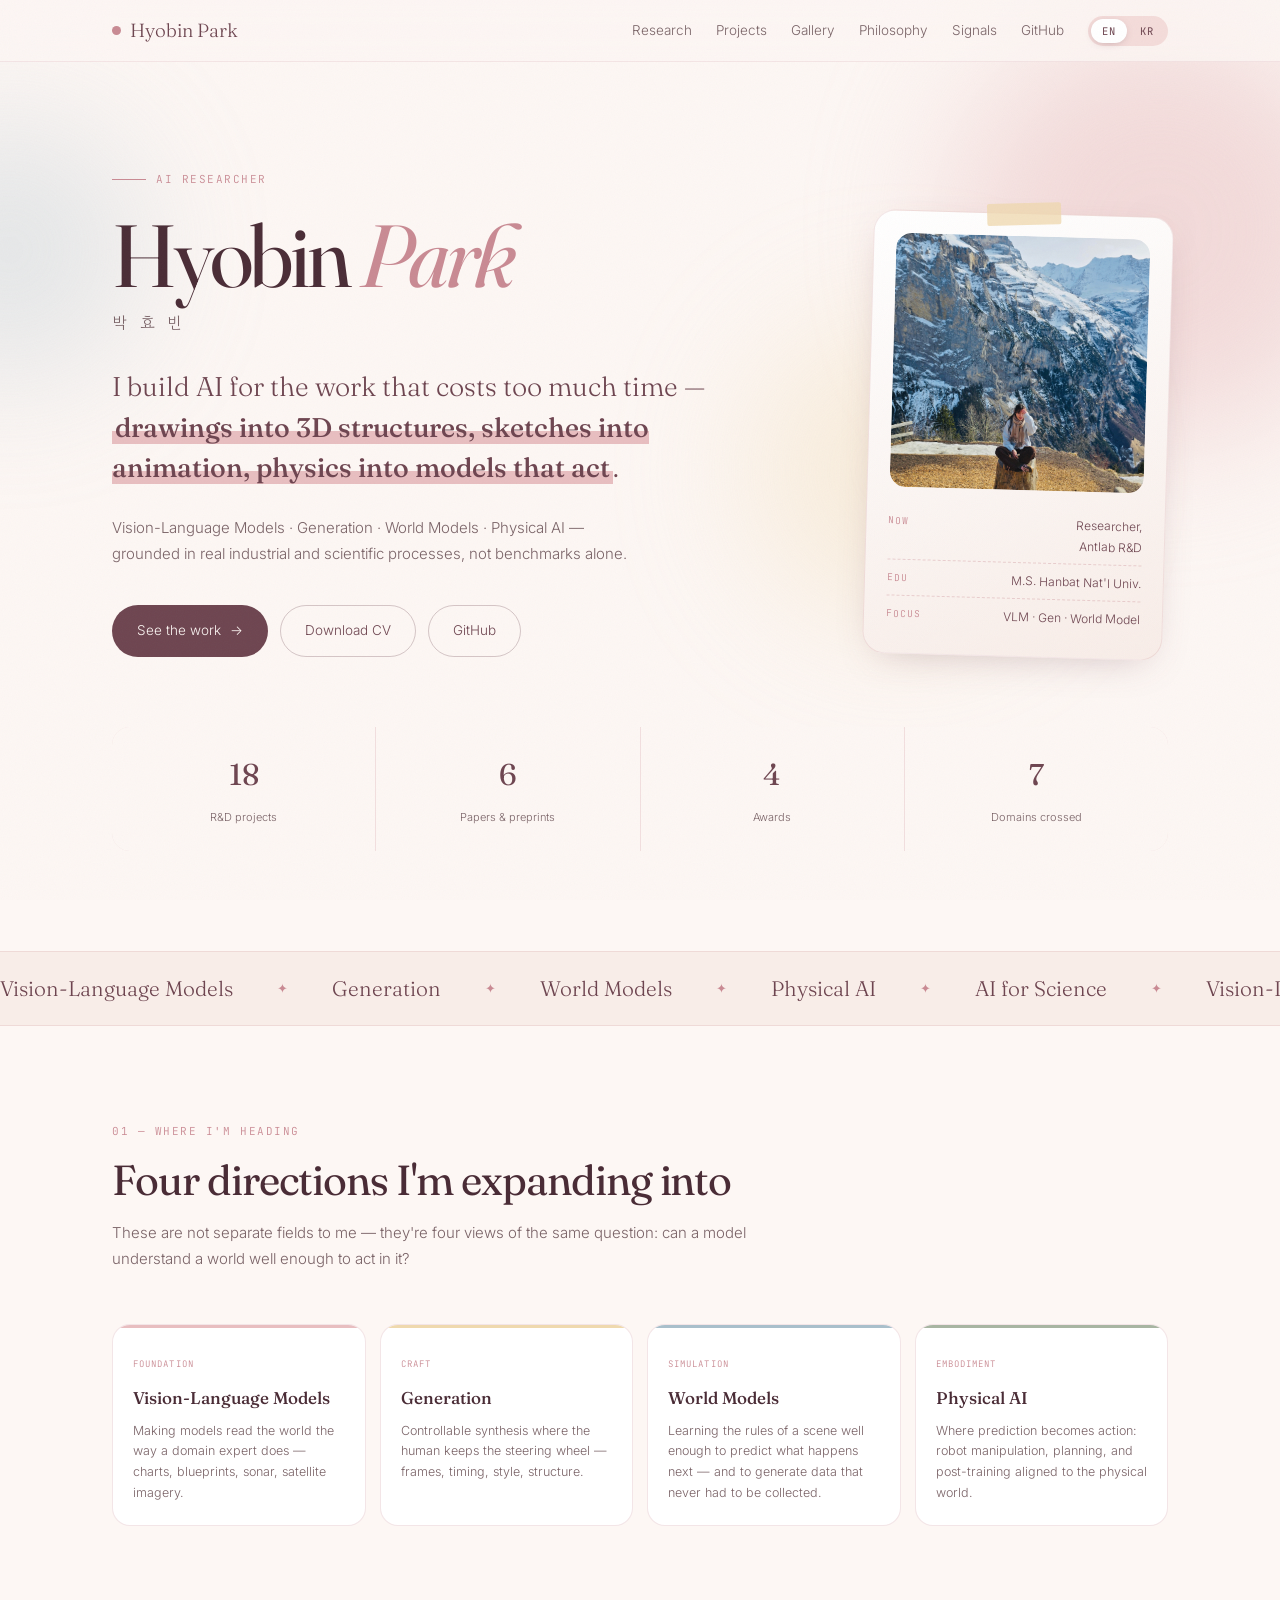
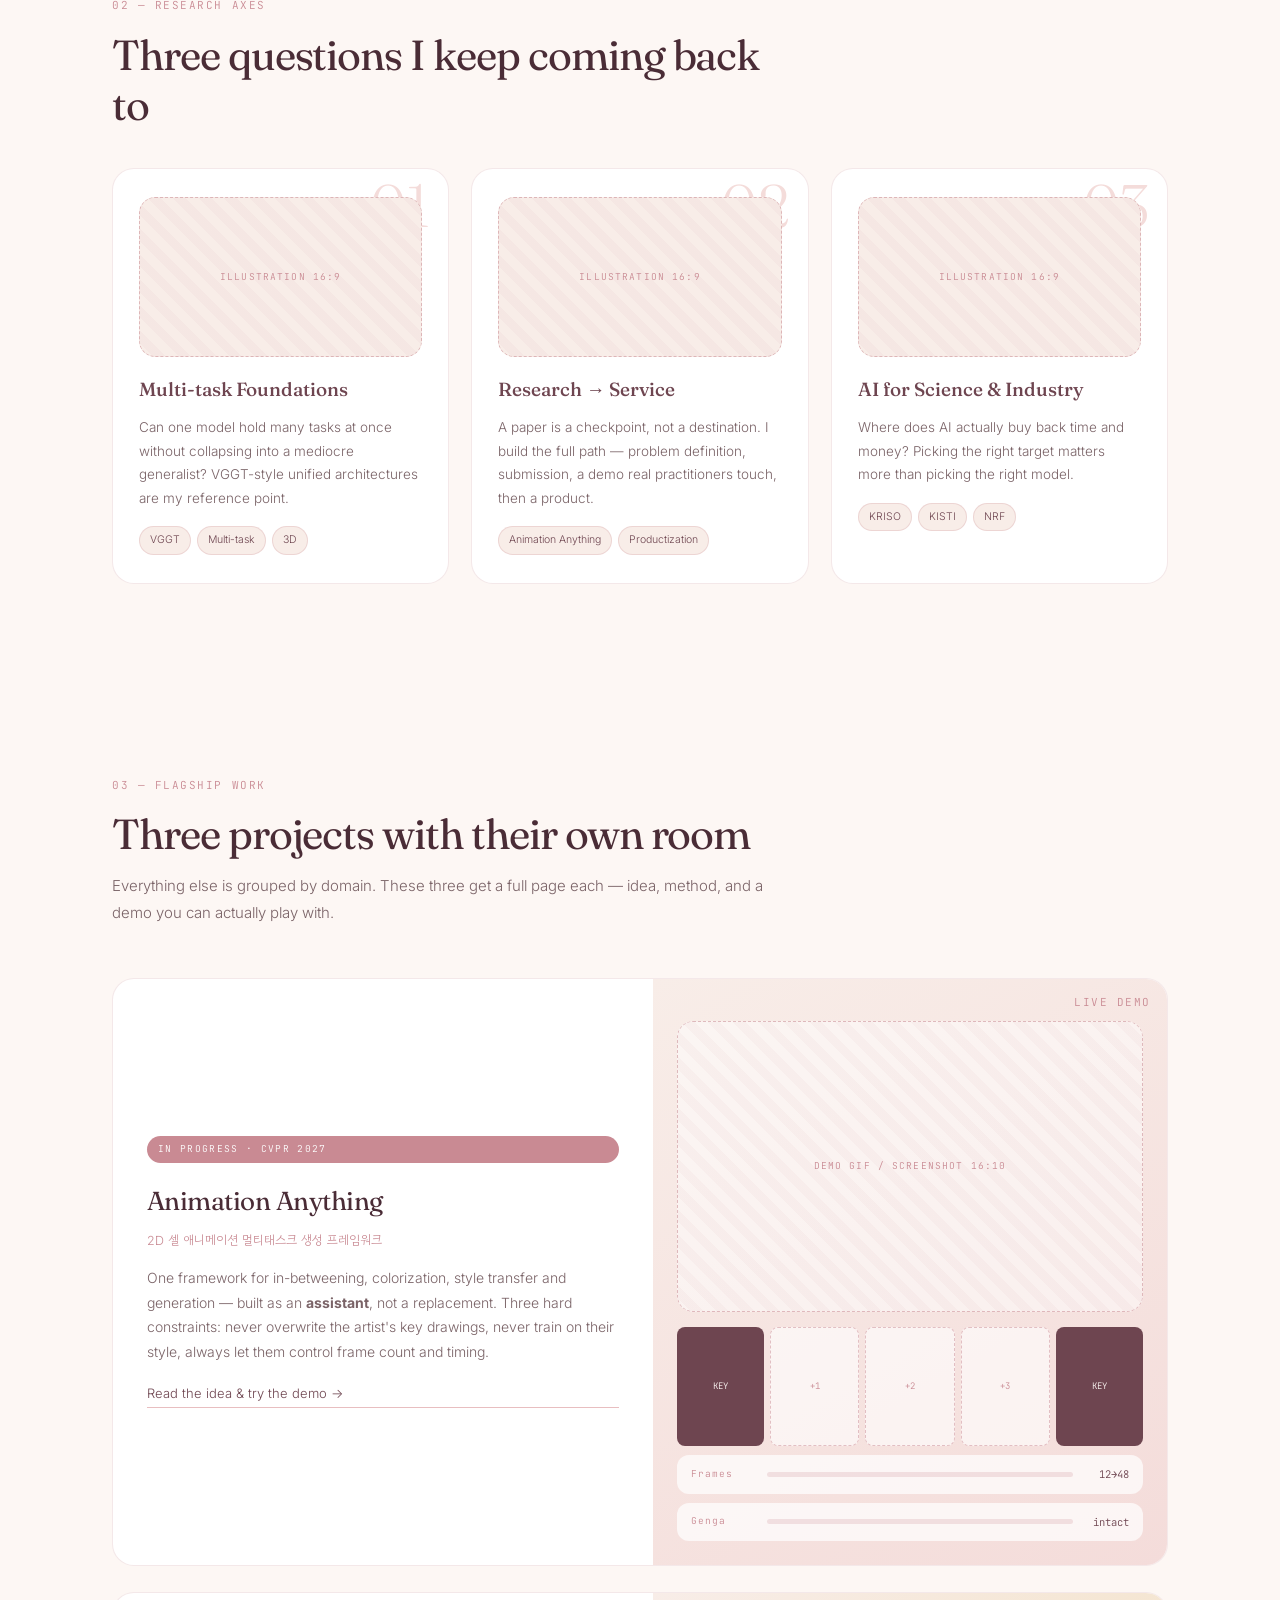
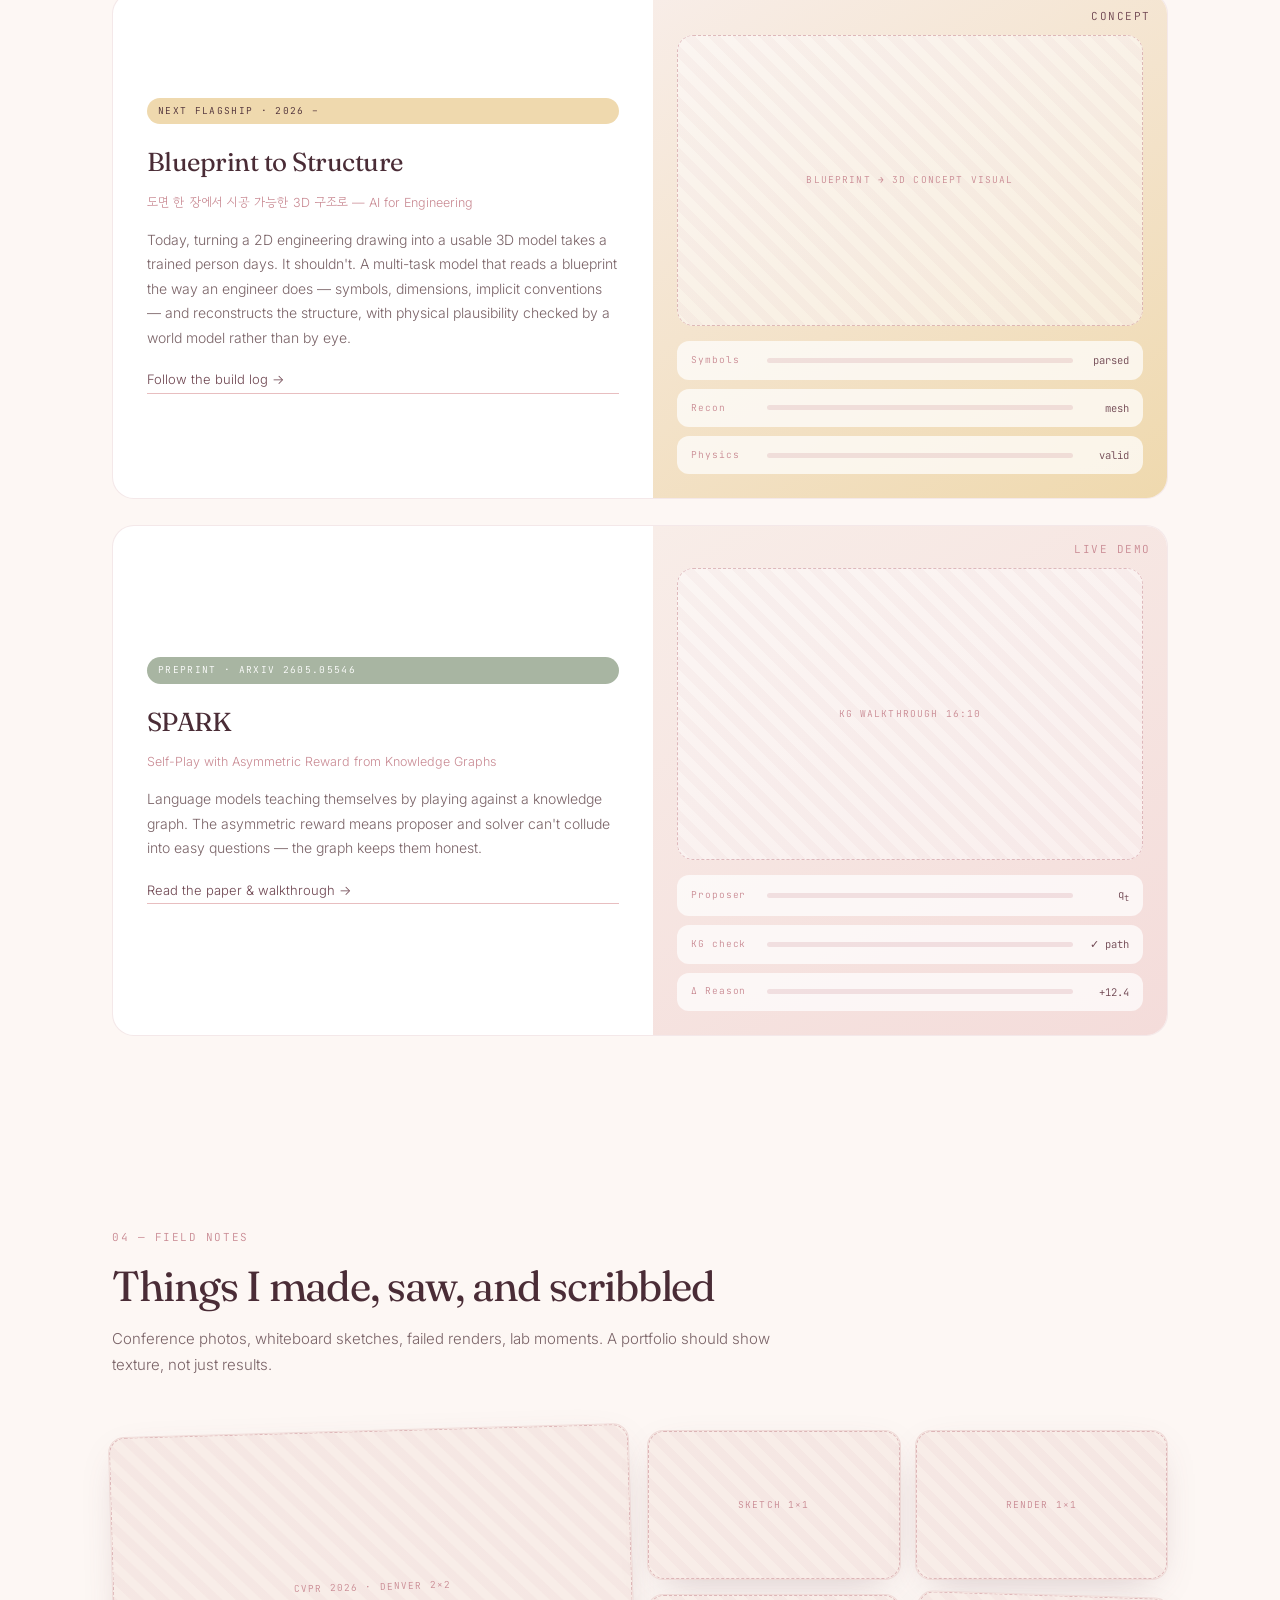
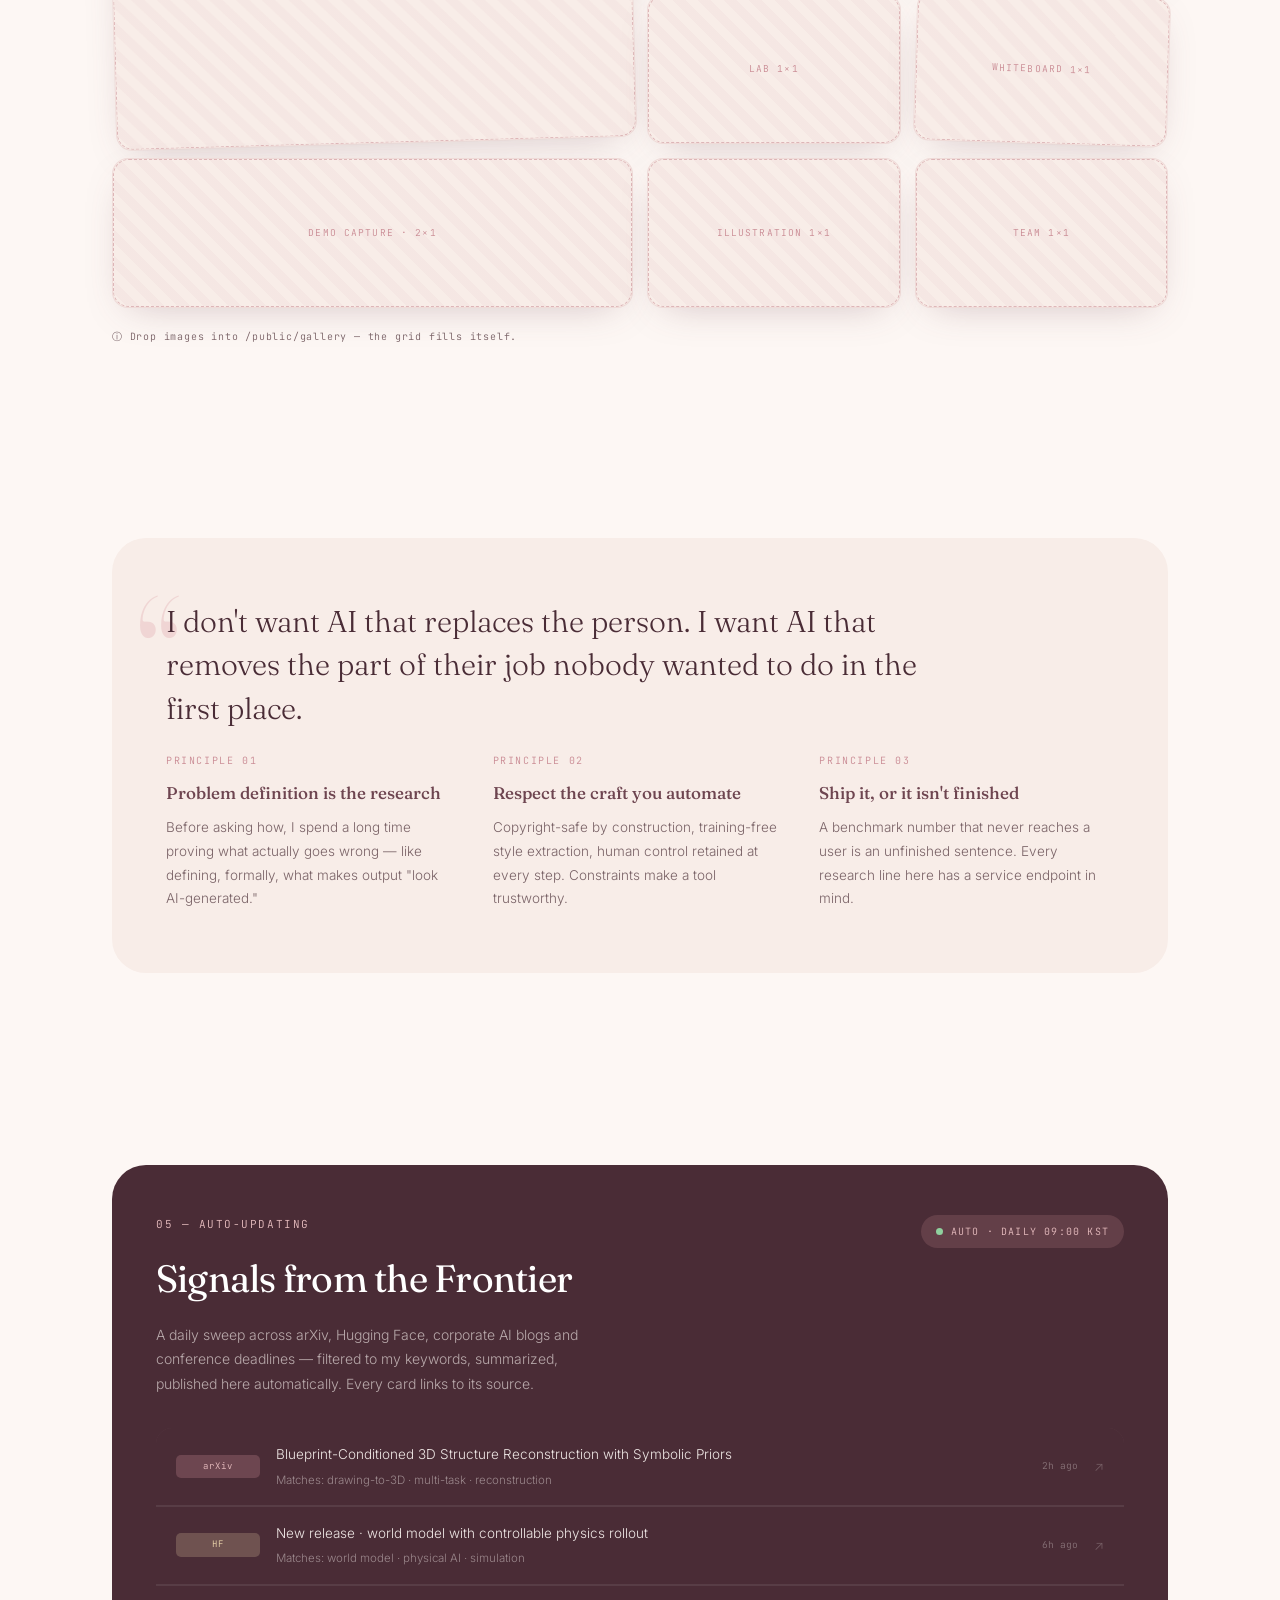
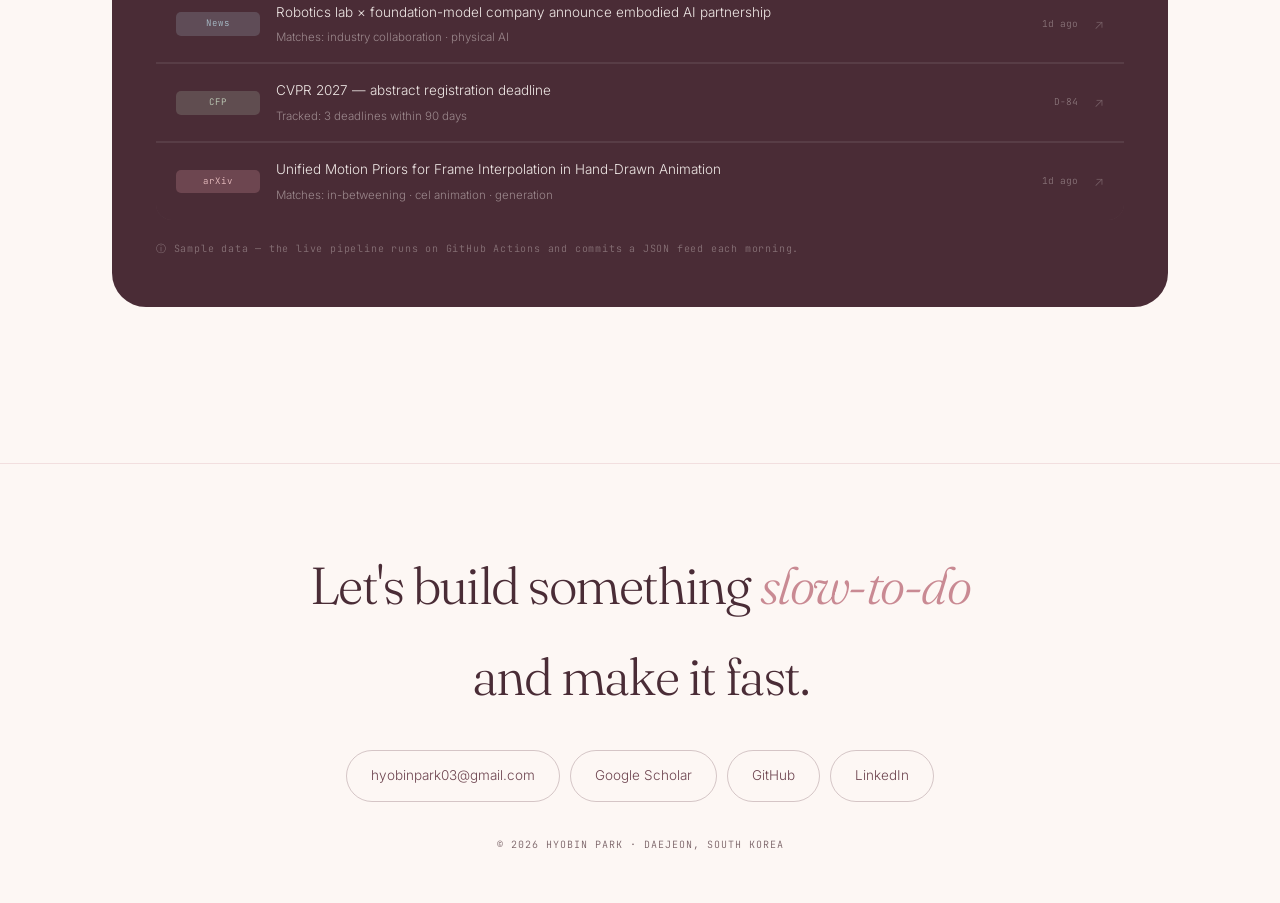
==== index.html @ 9d5bc38b "Rename index.html.html to index.html" ====
<!DOCTYPE html>
<html lang="en">
<head>
<meta charset="UTF-8">
<meta name="viewport" content="width=device-width, initial-scale=1.0">
<title>Hyobin Park — AI Researcher</title>

<!-- ═══════════════════════════════════════════════════════════
     ⚙ SETUP — 여기 두 줄만 바꾸면 GitHub 연동이 살아납니다
     ═══════════════════════════════════════════════════════════ -->
<script>
  const GITHUB_USERNAME = "hbp001";   // GitHub 아이디
  const PINNED_REPOS    = [];         // 비워두면 최근 업데이트순 자동. 예: ["animation-anything","SPARK"]
</script>

<link rel="preconnect" href="https://fonts.googleapis.com">
<link rel="preconnect" href="https://fonts.gstatic.com" crossorigin>
<link href="https://fonts.googleapis.com/css2?family=Fraunces:opsz,ital,wght@9..144,0,300;9..144,0,400;9..144,0,500;9..144,0,600;9..144,1,400&family=Inter:wght@300;400;500;600&family=JetBrains+Mono:wght@400;500&family=Gowun+Dodum&display=swap" rel="stylesheet">
<style>
:root{
  --cream:#FDF7F4; --cream-2:#F8EDE8;
  --rose:#C98A93; --rose-soft:#E8BEC0; --rose-mist:#F4DCDA;
  --plum:#6E4550; --plum-deep:#4A2C36;
  --ink:#3B2A2E; --ink-soft:#7A6367;
  --sage:#A8B5A2; --butter:#EFD9AE; --sky:#A9BFCB;
  --radius:22px;
  --shadow:0 12px 40px -18px rgba(110,69,80,.35);
  --shadow-lg:0 26px 70px -28px rgba(110,69,80,.5);
}
*{box-sizing:border-box;margin:0;padding:0}
html{scroll-behavior:smooth}
body{background:var(--cream);color:var(--ink);font-family:'Inter','Gowun Dodum',sans-serif;font-weight:300;line-height:1.75;-webkit-font-smoothing:antialiased;overflow-x:hidden}
body::before{content:'';position:fixed;inset:0;pointer-events:none;z-index:9999;opacity:.035;
  background-image:url("data:image/svg+xml,%3Csvg xmlns='http://www.w3.org/2000/svg' width='200' height='200'%3E%3Cfilter id='n'%3E%3CfeTurbulence type='fractalNoise' baseFrequency='.85' numOctaves='3'/%3E%3C/filter%3E%3Crect width='200' height='200' filter='url(%23n)'/%3E%3C/svg%3E")}
.wrap{max-width:1120px;margin:0 auto;padding:0 32px}
.mono{font-family:'JetBrains Mono',monospace;font-size:11px;letter-spacing:.14em;text-transform:uppercase}
a{color:inherit}

/* ── MEDIA SLOT ─────────────────────────────────────────────
   사진·일러스트를 넣는 자리. <img>만 안에 넣으면 자동으로 채워집니다.
   비어 있으면 점선 플레이스홀더로 보입니다.
   ─────────────────────────────────────────────────────────── */
.media{
  position:relative;overflow:hidden;border-radius:16px;background:var(--cream-2);
  display:flex;align-items:center;justify-content:center;
}
.media:empty::after,.media.ph::after{
  content:attr(data-label);position:absolute;inset:0;display:flex;align-items:center;justify-content:center;
  border:1.5px dashed rgba(201,138,147,.55);border-radius:16px;
  font-family:'JetBrains Mono',monospace;font-size:9.5px;letter-spacing:.12em;color:var(--rose);
  text-align:center;padding:14px;background:
    repeating-linear-gradient(45deg,transparent 0 9px,rgba(201,138,147,.05) 9px 18px);
}
/* 안전장치 — 슬롯 밖에 잘못 들어간 이미지도 레이아웃을 깨뜨리지 않도록 (슬롯 규칙보다 먼저) */
.card-me img,.axis img,.demo img,.gal img,.proj img,.exp-card img{max-width:100%;height:auto;border-radius:14px}
/* 슬롯 안의 이미지·영상은 칸에 꽉 채워 잘라 맞춤 */
.media img,.media video{width:100%;height:100%;object-fit:cover;display:block;border-radius:0}
/* ── 슬라이드 — .media 에 slides 클래스를 붙이고 <img>를 여러 장 넣으면 자동 동작 ── */
.media.slides img{position:absolute;inset:0;opacity:0;transition:opacity .9s ease;z-index:1}
.media.slides img.on{opacity:1;z-index:2}
.dots{position:absolute;bottom:11px;left:50%;transform:translateX(-50%);display:flex;gap:5px;z-index:5}
.dots b{width:6px;height:6px;border-radius:99px;background:rgba(255,255,255,.6);cursor:pointer;
  transition:all .35s;box-shadow:0 1px 4px rgba(0,0,0,.35)}
.dots b.on{background:#fff;width:17px}
.nav-arrow{
  position:absolute;top:50%;transform:translateY(-50%);z-index:5;width:30px;height:30px;
  border:0;border-radius:50%;background:rgba(255,255,255,.82);color:var(--plum);cursor:pointer;
  font-size:14px;line-height:1;display:flex;align-items:center;justify-content:center;
  opacity:0;transition:all .3s;box-shadow:0 2px 10px -2px rgba(0,0,0,.35)}
.media.slides:hover .nav-arrow{opacity:1}
.nav-arrow:hover{background:#fff;transform:translateY(-50%) scale(1.12)}
.nav-arrow.prev{left:9px}
.nav-arrow.next{right:9px}
.media.slides .count{
  position:absolute;top:10px;right:11px;z-index:5;font-family:'JetBrains Mono',monospace;
  font-size:9px;letter-spacing:.1em;color:#fff;background:rgba(74,44,54,.55);
  padding:3px 8px;border-radius:99px;backdrop-filter:blur(4px)}

/* 초점 조절 — 인물이 잘리면 아래 클래스를 <img>에 추가 */
.media img.top{object-position:center top}
.media img.bottom{object-position:center bottom}
.media img.left{object-position:left center}
.media img.right{object-position:right center}
.media img.fit{object-fit:contain;background:var(--cream-2)}
.media.tilt{transform:rotate(-1.6deg)}
.media.tilt-r{transform:rotate(1.8deg)}

nav{position:fixed;top:0;left:0;right:0;z-index:100;backdrop-filter:blur(14px);background:rgba(253,247,244,.78);border-bottom:1px solid rgba(201,138,147,.16)}
.nav-in{max-width:1120px;margin:0 auto;padding:14px 32px;display:flex;align-items:center;gap:28px}
.logo{font-family:'Fraunces',serif;font-size:19px;color:var(--plum);display:flex;align-items:center;gap:9px}
.logo .dot{width:9px;height:9px;border-radius:50%;background:var(--rose)}
.nav-links{margin-left:auto;display:flex;gap:24px;align-items:center}
.nav-links a{color:var(--ink-soft);text-decoration:none;font-size:13.5px;position:relative;padding:3px 0;transition:color .25s}
.nav-links a::after{content:'';position:absolute;left:0;bottom:0;width:0;height:1.5px;background:var(--rose);transition:width .3s}
.nav-links a:hover{color:var(--plum)}.nav-links a:hover::after{width:100%}
.lang{display:flex;background:var(--rose-mist);border-radius:999px;padding:3px;gap:2px}
.lang button{border:0;background:transparent;cursor:pointer;font-family:'JetBrains Mono',monospace;font-size:10.5px;letter-spacing:.1em;padding:5px 11px;border-radius:999px;color:var(--plum);transition:all .25s}
.lang button.on{background:#fff;box-shadow:0 2px 8px -3px rgba(110,69,80,.4)}

header{padding:170px 0 100px;position:relative}
.blob{position:absolute;border-radius:50%;filter:blur(70px);opacity:.5;pointer-events:none}
.b1{width:420px;height:420px;background:var(--rose-soft);top:20px;right:-90px;animation:float 14s ease-in-out infinite}
.b2{width:300px;height:300px;background:var(--butter);top:320px;right:230px;opacity:.35;animation:float 18s ease-in-out infinite reverse}
.b3{width:260px;height:260px;background:var(--sky);top:120px;left:-120px;opacity:.3;animation:float 16s ease-in-out infinite}
@keyframes float{0%,100%{transform:translate(0,0)}50%{transform:translate(-26px,32px)}}
.hero-grid{display:grid;grid-template-columns:1fr 300px;gap:60px;align-items:end;position:relative;z-index:2}
.eyebrow{color:var(--rose);margin-bottom:22px;display:flex;align-items:center;gap:10px}
.eyebrow .line{width:34px;height:1px;background:var(--rose)}
h1.name{font-family:'Fraunces',serif;font-size:clamp(52px,7.6vw,88px);line-height:1.02;font-weight:400;color:var(--plum-deep);letter-spacing:-.035em;margin-bottom:8px}
h1.name em{font-style:italic;color:var(--rose)}
.kr-name{font-size:16px;color:var(--ink-soft);letter-spacing:.28em;margin-bottom:30px}
.tagline{font-family:'Fraunces',serif;font-size:clamp(21px,2.5vw,27px);line-height:1.5;color:var(--plum);max-width:640px;font-weight:300;margin-bottom:26px}
.tagline b{font-weight:500;background:linear-gradient(transparent 62%,var(--rose-soft) 62%);padding:0 3px}
.sub{font-size:15px;color:var(--ink-soft);max-width:520px;margin-bottom:38px}
.cta-row{display:flex;gap:12px;flex-wrap:wrap}
.btn{display:inline-flex;align-items:center;gap:9px;padding:13px 24px;border-radius:999px;font-size:13.5px;text-decoration:none;transition:all .3s;border:1px solid transparent}
.btn-fill{background:var(--plum);color:var(--cream)}
.btn-fill:hover{background:var(--rose);transform:translateY(-2px);box-shadow:var(--shadow)}
.btn-ghost{border-color:rgba(110,69,80,.28);color:var(--plum)}
.btn-ghost:hover{background:var(--rose-mist);transform:translateY(-2px)}

.card-me{background:linear-gradient(160deg,#fff,var(--cream-2));border-radius:var(--radius);padding:22px;box-shadow:var(--shadow);border:1px solid rgba(201,138,147,.2);transform:rotate(1.6deg);position:relative}
.card-me::before{content:'';position:absolute;top:-11px;left:50%;transform:translateX(-50%) rotate(-3deg);width:74px;height:22px;background:rgba(239,217,174,.75);border-radius:2px}
.card-me .media{aspect-ratio:1;margin-bottom:16px}
.meta-row{display:flex;justify-content:space-between;font-size:12px;padding:7px 0;border-bottom:1px dashed rgba(201,138,147,.35)}
.meta-row:last-child{border:0}
.meta-row span:first-child{color:var(--rose);font-family:'JetBrains Mono',monospace;font-size:9.5px;letter-spacing:.1em;text-transform:uppercase;padding-top:3px}
.meta-row span:last-child{color:var(--plum);text-align:right}
.strip{margin-top:70px;display:grid;grid-template-columns:repeat(4,1fr);gap:1px;background:rgba(201,138,147,.22);border-radius:18px;overflow:hidden;position:relative;z-index:2}
.stat{background:var(--cream);padding:22px 20px;text-align:center;transition:background .3s}
.stat:hover{background:var(--rose-mist)}
.stat b{display:block;font-family:'Fraunces',serif;font-size:30px;color:var(--plum);font-weight:400}
.stat span{font-size:11px;color:var(--ink-soft)}

/* ── pillars marquee ── */
.pillars{border-top:1px solid rgba(201,138,147,.2);border-bottom:1px solid rgba(201,138,147,.2);padding:18px 0;overflow:hidden;background:var(--cream-2)}
.track-m{display:flex;gap:44px;width:max-content;animation:slide 26s linear infinite}
.track-m span{font-family:'Fraunces',serif;font-size:21px;color:var(--plum);white-space:nowrap;display:flex;align-items:center;gap:44px;font-weight:300}
.track-m span::after{content:'✦';color:var(--rose);font-size:13px}
@keyframes slide{to{transform:translateX(-50%)}}

section{padding:96px 0}
.sec-head{margin-bottom:52px;max-width:660px}
.sec-head .mono{color:var(--rose);display:block;margin-bottom:14px}
.sec-head h2{font-family:'Fraunces',serif;font-size:clamp(30px,4vw,42px);font-weight:400;color:var(--plum-deep);line-height:1.2;letter-spacing:-.025em;margin-bottom:14px}
.sec-head p{font-size:15px;color:var(--ink-soft)}

/* ── expansion 4 ── */
.exp{display:grid;grid-template-columns:repeat(4,1fr);gap:14px;margin-bottom:70px}
.exp-card{background:#fff;border:1px solid rgba(201,138,147,.22);border-radius:18px;padding:22px 20px;transition:all .35s;position:relative;overflow:hidden}
.exp-card:hover{transform:translateY(-5px);box-shadow:var(--shadow);border-color:var(--rose-soft)}
.exp-card .bar{position:absolute;top:0;left:0;height:3px;width:100%;background:var(--rose-soft)}
.exp-card:nth-child(2) .bar{background:var(--butter)}
.exp-card:nth-child(3) .bar{background:var(--sky)}
.exp-card:nth-child(4) .bar{background:var(--sage)}
.exp-card h4{font-family:'Fraunces',serif;font-size:17px;color:var(--plum-deep);font-weight:500;margin:8px 0 8px}
.exp-card p{font-size:12.5px;color:var(--ink-soft);line-height:1.65}
.exp-card .st{font-family:'JetBrains Mono',monospace;font-size:9px;letter-spacing:.12em;color:var(--rose);text-transform:uppercase}

.axes{display:grid;grid-template-columns:repeat(3,1fr);gap:22px}
.axis{background:#fff;border-radius:var(--radius);padding:28px 26px;border:1px solid rgba(201,138,147,.2);position:relative;overflow:hidden;transition:transform .35s,box-shadow .35s}
.axis:hover{transform:translateY(-6px);box-shadow:var(--shadow)}
.axis .num{font-family:'Fraunces',serif;font-size:60px;color:var(--rose-mist);position:absolute;top:6px;right:18px;line-height:1}
.axis .media{aspect-ratio:16/9;margin-bottom:16px}
.axis h3{font-family:'Fraunces',serif;font-size:19px;font-weight:500;color:var(--plum);margin-bottom:10px;position:relative}
.axis p{font-size:13.5px;color:var(--ink-soft);position:relative}
.tags{display:flex;flex-wrap:wrap;gap:6px;margin-top:16px}
.tag{font-size:10.5px;padding:4px 10px;border-radius:999px;background:var(--cream-2);color:var(--plum);border:1px solid rgba(201,138,147,.25)}

/* ── projects ── */
.feat{display:flex;flex-direction:column;gap:26px}
.proj{display:grid;grid-template-columns:1.05fr 1fr;background:#fff;border-radius:var(--radius);overflow:hidden;border:1px solid rgba(201,138,147,.2);transition:box-shadow .4s,transform .4s}
.proj:hover{box-shadow:var(--shadow-lg);transform:translateY(-4px)}
.proj-body{padding:36px 34px;display:flex;flex-direction:column;justify-content:center}
.badge{display:inline-block;font-family:'JetBrains Mono',monospace;font-size:9.5px;letter-spacing:.14em;text-transform:uppercase;padding:5px 11px;border-radius:999px;margin-bottom:16px}
.badge.now{background:var(--rose);color:#fff}
.badge.pub{background:var(--sage);color:#fff}
.badge.next{background:var(--butter);color:var(--plum-deep)}
.proj h3{font-family:'Fraunces',serif;font-size:26px;font-weight:400;color:var(--plum-deep);margin-bottom:6px;letter-spacing:-.02em}
.proj .krsub{font-size:12.5px;color:var(--rose);margin-bottom:14px}
.proj p{font-size:14px;color:var(--ink-soft);margin-bottom:18px}
.proj-link{font-size:13px;color:var(--plum);text-decoration:none;border-bottom:1px solid var(--rose-soft);padding-bottom:2px;transition:all .25s}
.proj-link:hover{border-color:var(--rose);letter-spacing:.02em}
.demo{background:linear-gradient(150deg,var(--cream-2),var(--rose-mist));padding:42px 24px 24px;display:flex;flex-direction:column;justify-content:center;gap:9px;position:relative}
.demo-label{position:absolute;top:14px;right:16px;color:var(--rose)}
.demo .media{aspect-ratio:16/10;margin-bottom:6px;background:rgba(255,255,255,.5)}
.demo-bar{display:flex;align-items:center;gap:10px;background:rgba(255,255,255,.72);border-radius:12px;padding:10px 14px}
.demo-bar .k{font-family:'JetBrains Mono',monospace;font-size:9.5px;color:var(--rose);letter-spacing:.1em;min-width:66px}
.demo-bar .track{flex:1;height:5px;background:rgba(201,138,147,.22);border-radius:99px;overflow:hidden}
.demo-bar .fill{height:100%;background:var(--rose);border-radius:99px;animation:grow 2.2s ease-out forwards;transform-origin:left}
@keyframes grow{from{transform:scaleX(0)}}
.demo-bar .v{font-family:'JetBrains Mono',monospace;font-size:10.5px;color:var(--plum);min-width:46px;text-align:right}
.frames{display:flex;gap:6px}
.frame{flex:1;aspect-ratio:3/4;border-radius:8px;background:rgba(255,255,255,.6);border:1px dashed rgba(201,138,147,.5);display:flex;align-items:center;justify-content:center;font-family:'JetBrains Mono',monospace;font-size:9px;color:var(--rose)}
.frame.key{background:var(--plum);border:0;color:var(--cream)}

/* ── gallery ── */
.gal{display:grid;grid-template-columns:repeat(4,1fr);grid-auto-rows:150px;gap:14px}
.gal .media{width:100%;height:100%;box-shadow:var(--shadow);border:1px solid rgba(201,138,147,.18)}
.gal .w2{grid-column:span 2}.gal .h2{grid-row:span 2}
.gal-note{margin-top:20px;font-family:'JetBrains Mono',monospace;font-size:10px;color:var(--ink-soft);letter-spacing:.08em}

/* ── philosophy ── */
.philo{background:var(--cream-2);border-radius:34px;padding:62px 54px;position:relative;overflow:hidden}
.philo::before{content:'“';position:absolute;top:-38px;left:26px;font-family:'Fraunces',serif;font-size:200px;color:var(--rose-soft);opacity:.5}
.philo-lead{font-family:'Fraunces',serif;font-size:clamp(22px,3vw,30px);color:var(--plum-deep);line-height:1.45;max-width:760px;position:relative;z-index:2;font-weight:300}
.philo-grid{display:grid;grid-template-columns:repeat(3,1fr);gap:32px;position:relative;z-index:2;margin-top:22px}
.philo-item h4{font-family:'Fraunces',serif;font-size:17px;color:var(--plum);margin-bottom:9px;font-weight:500}
.philo-item p{font-size:13.5px;color:var(--ink-soft)}
.philo-item .no{font-family:'JetBrains Mono',monospace;font-size:10px;color:var(--rose);letter-spacing:.16em;margin-bottom:8px;display:block}

/* ── radar ── */
.radar{background:var(--plum-deep);border-radius:34px;padding:50px 44px;color:var(--cream)}
.radar-top{display:flex;align-items:flex-start;gap:20px;flex-wrap:wrap;margin-bottom:32px}
.radar-top h2{font-family:'Fraunces',serif;font-size:clamp(28px,3.6vw,38px);font-weight:400;letter-spacing:-.02em;color:#fff}
.radar-top .mono{color:var(--rose-soft);display:block;margin-bottom:12px}
.radar-top p{font-size:14px;color:rgba(253,247,244,.62);max-width:460px;margin-top:10px}
.live{margin-left:auto;display:flex;align-items:center;gap:8px;background:rgba(201,138,147,.2);padding:8px 15px;border-radius:999px;font-family:'JetBrains Mono',monospace;font-size:10px;letter-spacing:.12em;color:var(--rose-soft)}
.pulse{width:7px;height:7px;border-radius:50%;background:#8FD19E;animation:pulse 1.9s infinite}
@keyframes pulse{0%,100%{opacity:1;box-shadow:0 0 0 0 rgba(143,209,158,.6)}50%{opacity:.55;box-shadow:0 0 0 7px rgba(143,209,158,0)}}
.feed{display:grid;gap:2px;background:rgba(253,247,244,.08);border-radius:16px;overflow:hidden}
.item{background:var(--plum-deep);padding:15px 20px;display:grid;grid-template-columns:84px 1fr auto auto;gap:16px;align-items:center;transition:background .3s;text-decoration:none;color:inherit}
.item:hover{background:rgba(201,138,147,.14)}
.item .go{font-size:13px;color:rgba(253,247,244,.25);transition:all .3s}
.item:hover .go{color:var(--rose-soft);transform:translate(3px,-3px)}
.item:hover .ttl{color:#fff}
.src{font-family:'JetBrains Mono',monospace;font-size:9px;letter-spacing:.1em;padding:4px 8px;border-radius:5px;text-align:center}
.src.arxiv{background:rgba(201,138,147,.28);color:var(--rose-soft)}
.src.hf{background:rgba(239,217,174,.22);color:var(--butter)}
.src.news{background:rgba(169,191,203,.22);color:var(--sky)}
.src.cfp{background:rgba(168,181,162,.24);color:#C3D2BD}
.item .ttl{font-size:13.5px;color:rgba(253,247,244,.92)}
.item .ttl small{display:block;font-size:11.5px;color:rgba(253,247,244,.45);margin-top:3px}
.item .when{font-family:'JetBrains Mono',monospace;font-size:9.5px;color:rgba(253,247,244,.35)}
.radar-foot{margin-top:20px;font-family:'JetBrains Mono',monospace;font-size:10px;color:rgba(253,247,244,.34);letter-spacing:.08em}

/* ── github ── */
.gh-head{display:flex;align-items:flex-end;gap:20px;flex-wrap:wrap;margin-bottom:34px}
.gh-chart{background:#fff;border:1px solid rgba(201,138,147,.22);border-radius:20px;padding:26px 28px;margin-bottom:22px;overflow-x:auto}
.gh-chart img{width:100%;min-width:660px;display:block}
.gh-chart .ph-chart{min-width:660px;height:120px;border:1.5px dashed rgba(201,138,147,.5);border-radius:12px;display:flex;align-items:center;justify-content:center;font-family:'JetBrains Mono',monospace;font-size:10px;letter-spacing:.12em;color:var(--rose);background:repeating-linear-gradient(45deg,transparent 0 9px,rgba(201,138,147,.05) 9px 18px)}
.gh-chart .cap{font-family:'JetBrains Mono',monospace;font-size:9.5px;color:var(--ink-soft);letter-spacing:.1em;margin-top:14px}
.repos{display:grid;grid-template-columns:repeat(3,1fr);gap:14px}
.repo{background:#fff;border:1px solid rgba(201,138,147,.22);border-radius:18px;padding:22px;text-decoration:none;display:block;transition:all .35s;position:relative}
.repo:hover{transform:translateY(-5px);box-shadow:var(--shadow);border-color:var(--rose-soft)}
.repo h4{font-family:'Fraunces',serif;font-size:16px;color:var(--plum-deep);font-weight:500;margin-bottom:7px;word-break:break-word}
.repo p{font-size:12.5px;color:var(--ink-soft);min-height:38px;line-height:1.6}
.repo .foot{display:flex;gap:14px;align-items:center;margin-top:14px;font-family:'JetBrains Mono',monospace;font-size:9.5px;color:var(--rose);letter-spacing:.06em}
.repo .lang-dot{width:8px;height:8px;border-radius:50%;background:var(--rose);display:inline-block;margin-right:5px;vertical-align:middle}
.gh-empty{background:var(--cream-2);border:1.5px dashed rgba(201,138,147,.5);border-radius:18px;padding:30px;text-align:center;font-size:13px;color:var(--ink-soft)}

footer{padding:76px 0 50px;text-align:center;border-top:1px solid rgba(201,138,147,.22);margin-top:60px}
footer .hi{font-family:'Fraunces',serif;font-size:clamp(30px,5vw,52px);color:var(--plum-deep);font-weight:300;margin-bottom:18px;letter-spacing:-.03em}
footer .hi em{font-style:italic;color:var(--rose)}
.socials{display:flex;gap:10px;justify-content:center;margin:28px 0 34px;flex-wrap:wrap}
.copy{font-family:'JetBrains Mono',monospace;font-size:10px;color:var(--ink-soft);letter-spacing:.1em}

[data-ko]{display:none}
body.ko [data-en]{display:none}
body.ko [data-ko]{display:inline}
body.ko p[data-ko],body.ko div[data-ko]{display:block}

@media(max-width:960px){
  .exp,.repos{grid-template-columns:repeat(2,1fr)}
  .gal{grid-template-columns:repeat(2,1fr)}
}
@media(max-width:900px){
  .hero-grid{grid-template-columns:1fr}.card-me{max-width:300px}
  .axes,.philo-grid{grid-template-columns:1fr}
  .proj{grid-template-columns:1fr}
  .strip{grid-template-columns:repeat(2,1fr)}
  .nav-links a{display:none}
  .item{grid-template-columns:70px 1fr}.item .when{display:none}
  .philo,.radar{padding:36px 24px}
  .wrap{padding:0 22px}
  .exp{grid-template-columns:1fr}
}
</style>
</head>
<body>

<nav>
  <div class="nav-in">
    <div class="logo"><span class="dot"></span> Hyobin Park</div>
    <div class="nav-links">
      <a href="#axes"><span data-en>Research</span><span data-ko>연구</span></a>
      <a href="#work"><span data-en>Projects</span><span data-ko>프로젝트</span></a>
      <a href="#gallery"><span data-en>Gallery</span><span data-ko>갤러리</span></a>
      <a href="#philo"><span data-en>Philosophy</span><span data-ko>철학</span></a>
      <a href="#radar"><span data-en>Signals</span><span data-ko>시그널</span></a>
      <a href="#github">GitHub</a>
      <div class="lang">
        <button class="on" onclick="setLang('en',this)">EN</button>
        <button onclick="setLang('ko',this)">KR</button>
      </div>
    </div>
  </div>
</nav>

<header>
  <div class="blob b1"></div><div class="blob b2"></div><div class="blob b3"></div>
  <div class="wrap">
    <div class="hero-grid">
      <div>
        <!-- ▼▼ EDIT: 히어로 문구 ▼▼ -->
        <div class="eyebrow mono"><span class="line"></span> AI Researcher</div>
        <h1 class="name">Hyobin <em>Park</em></h1>
        <div class="kr-name">박 효 빈</div>
        <p class="tagline">
          <span data-en>I build AI for the work that costs too much time — <b>drawings into 3D structures, sketches into animation, physics into models that act</b>.</span>
          <span data-ko>시간이 지나치게 많이 드는 일을 위한 AI를 만듭니다 — <b>도면에서 3D 구조로, 원화에서 애니메이션으로, 물리에서 행동하는 모델로</b>.</span>
        </p>
        <p class="sub">
          <span data-en>Vision-Language Models · Generation · World Models · Physical AI — grounded in real industrial and scientific processes, not benchmarks alone.</span>
          <span data-ko>비전-언어 모델 · 생성 · 월드 모델 · 피지컬 AI — 벤치마크가 아니라 실제 산업·과학 현장의 프로세스 위에서.</span>
        </p>
        <div class="cta-row">
          <a class="btn btn-fill" href="#work"><span data-en>See the work</span><span data-ko>프로젝트 보기</span> →</a>
          <a class="btn btn-ghost" href="#"><span data-en>Download CV</span><span data-ko>CV 내려받기</span></a>
          <a class="btn btn-ghost" href="#github">GitHub</a>
        </div>
      </div>
      <div class="card-me">
        <!-- ▼▼ EDIT: 프로필 사진 ▼▼
             · src 경로만 본인 파일명으로 바꾸세요. 구분자는 / 입니다 (역슬래시 \ 아님)
             · 사진이 잘리면 class="top" / bottom / left / right / fit 중 하나를 추가
        -->
        <div class="media" data-label="PROFILE PHOTO&#10;1:1">
          <img src="images\profile-1.jpg.jpg" alt="Hyobin Park">
        </div>
        <div class="meta-row"><span>Now</span><span>Researcher,<br>Antlab R&D</span></div>
        <div class="meta-row"><span>Edu</span><span>M.S. Hanbat Nat'l Univ.</span></div>
        <div class="meta-row"><span>Focus</span><span>VLM · Gen · World Model</span></div>
        <!-- <div class="meta-row"><span>Role</span><span>AAAI 2027 PC Reviewer</span></div> -->
      </div>
    </div>
    <!-- ▼▼ EDIT: 숫자 스탯 ▼▼ -->
    <div class="strip">
      <div class="stat"><b>18</b><span data-en>R&D projects</span><span data-ko>연구 과제</span></div>
      <div class="stat"><b>6</b><span data-en>Papers &amp; preprints</span><span data-ko>논문 · 프리프린트</span></div>
      <div class="stat"><b>4</b><span data-en>Awards</span><span data-ko>수상</span></div>
      <div class="stat"><b>7</b><span data-en>Domains crossed</span><span data-ko>적용 도메인</span></div>
    </div>
  </div>
</header>

<div class="pillars">
  <div class="track-m" id="mq">
    <span>Vision-Language Models</span><span>Generation</span><span>World Models</span><span>Physical AI</span>
    <span>AI for Science</span>
    <!-- <span>Self-Play &amp; Knowledge Graphs</span> -->
  </div>
</div>

<section id="axes">
  <div class="wrap">
    <div class="sec-head">
      <span class="mono">01 — Where I'm heading</span>
      <h2><span data-en>Four directions I'm expanding into</span><span data-ko>앞으로 확장해 나갈 네 방향</span></h2>
      <p><span data-en>These are not separate fields to me — they're four views of the same question: can a model understand a world well enough to act in it?</span><span data-ko>저에게 이 넷은 별개 분야가 아닙니다. "모델이 세계를 충분히 이해해서 그 안에서 행동할 수 있는가"라는 하나의 질문을 네 방향에서 보는 것에 가깝습니다.</span></p>
    </div>

    <!-- ▼▼ EDIT: 확장 4축 (VLM / Generation / World Model / Physical AI) ▼▼ -->
    <div class="exp">
      <div class="exp-card"><span class="bar"></span>
        <span class="st">Foundation</span>
        <h4>Vision-Language Models</h4>
        <p><span data-en>Making models read the world the way a domain expert does — charts, blueprints, sonar, satellite imagery.</span><span data-ko>도메인 전문가가 읽듯 세계를 읽는 모델 — 도표, 도면, 소나, 위성 영상.</span></p>
      </div>
      <div class="exp-card"><span class="bar"></span>
        <span class="st">Craft</span>
        <h4>Generation</h4>
        <p><span data-en>Controllable synthesis where the human keeps the steering wheel — frames, timing, style, structure.</span><span data-ko>사람이 핸들을 놓지 않는 제어 가능한 생성 — 프레임, 타이밍, 스타일, 구조.</span></p>
      </div>
      <div class="exp-card"><span class="bar"></span>
        <span class="st">Simulation</span>
        <h4>World Models</h4>
        <p><span data-en>Learning the rules of a scene well enough to predict what happens next — and to generate data that never had to be collected.</span><span data-ko>다음에 무엇이 일어날지 예측할 만큼 장면의 규칙을 학습하고, 수집할 필요조차 없던 데이터를 생성하기.</span></p>
      </div>
      <div class="exp-card"><span class="bar"></span>
        <span class="st">Embodiment</span>
        <h4>Physical AI</h4>
        <p><span data-en>Where prediction becomes action: robot manipulation, planning, and post-training aligned to the physical world.</span><span data-ko>예측이 행동이 되는 지점 — 로봇 조작과 계획, 물리 세계에 정렬된 포스트 트레이닝.</span></p>
      </div>
    </div>

    <div class="sec-head" style="margin-bottom:38px">
      <span class="mono">02 — Research Axes</span>
      <h2><span data-en>Three questions I keep coming back to</span><span data-ko>계속 되돌아오는 세 가지 질문</span></h2>
    </div>
    <!-- ▼▼ EDIT: 연구 3축 ▼▼ -->
    <div class="axes">
      <div class="axis">
        <span class="num">01</span>
        <div class="media" data-label="ILLUSTRATION&#10;16:9"></div>
        <h3><span data-en>Multi-task Foundations</span><span data-ko>멀티태스크 파운데이션</span></h3>
        <p><span data-en>Can one model hold many tasks at once without collapsing into a mediocre generalist? VGGT-style unified architectures are my reference point.</span><span data-ko>하나의 모델이 여러 태스크를 동시에 감당하면서도 어중간한 제너럴리스트로 무너지지 않을 수 있을까. VGGT 계열 통합 구조가 제 기준점입니다.</span></p>
        <div class="tags"><span class="tag">VGGT</span><span class="tag">Multi-task</span><span class="tag">3D</span></div>
      </div>
      <div class="axis">
        <span class="num">02</span>
        <div class="media" data-label="ILLUSTRATION&#10;16:9"></div>
        <h3><span data-en>Research → Service</span><span data-ko>연구에서 서비스로</span></h3>
        <p><span data-en>A paper is a checkpoint, not a destination. I build the full path — problem definition, submission, a demo real practitioners touch, then a product.</span><span data-ko>논문은 종착지가 아니라 체크포인트입니다. 문제 정의 → 투고 → 현업이 직접 만지는 데모 → 제품까지 전 구간을 만듭니다.</span></p>
        <div class="tags"><span class="tag">Animation Anything</span><span class="tag">Productization</span></div>
      </div>
      <div class="axis">
        <span class="num">03</span>
        <div class="media" data-label="ILLUSTRATION&#10;16:9"></div>
        <h3><span data-en>AI for Science &amp; Industry</span><span data-ko>AI for Science &amp; Industry</span></h3>
        <p><span data-en>Where does AI actually buy back time and money? Picking the right target matters more than picking the right model.</span><span data-ko>AI가 실제로 시간과 비용을 되찾아주는 지점은 어디인가. 모델 선택보다 타게팅이 더 중요합니다.</span></p>
        <div class="tags"><span class="tag">KRISO</span><span class="tag">KISTI</span><span class="tag">NRF</span></div>
      </div>
    </div>
  </div>
</section>

<section id="work">
  <div class="wrap">
    <div class="sec-head">
      <span class="mono">03 — Flagship Work</span>
      <h2><span data-en>Three projects with their own room</span><span data-ko>독립된 방을 가진 세 개의 프로젝트</span></h2>
      <p><span data-en>Everything else is grouped by domain. These three get a full page each — idea, method, and a demo you can actually play with.</span><span data-ko>나머지는 분야별로 묶여 있고, 이 셋은 각각 전용 페이지를 가집니다 — 아이디어, 방법론, 직접 만져볼 수 있는 데모까지.</span></p>
    </div>
    <!-- ▼▼ EDIT: 대표 프로젝트 3개 ▼▼ -->
    <div class="feat">

      <article class="proj">
        <div class="proj-body">
          <span class="badge now">In Progress · CVPR 2027</span>
          <h3>Animation Anything</h3>
          <div class="krsub">2D 셀 애니메이션 멀티태스크 생성 프레임워크</div>
          <p><span data-en>One framework for in-betweening, colorization, style transfer and generation — built as an <b>assistant</b>, not a replacement. Three hard constraints: never overwrite the artist's key drawings, never train on their style, always let them control frame count and timing.</span><span data-ko>인비트위닝, 컬러라이제이션, 스타일 변환, 생성을 하나의 프레임워크로. 대체가 아니라 <b>보조</b>가 목표입니다. 세 가지 제약: 원화를 침범하지 않을 것, 그림체를 학습하지 않을 것, 프레임 수와 코마 타이밍을 항상 작가가 통제할 것.</span></p>
          <a class="proj-link" href="#"><span data-en>Read the idea &amp; try the demo</span><span data-ko>아이디어 읽고 데모 써보기</span> →</a>
        </div>
        <div class="demo">
          <div class="demo-label mono">Live demo</div>
          <div class="media" data-label="DEMO GIF / SCREENSHOT&#10;16:10"></div>
          <div class="frames">
            <div class="frame key">KEY</div><div class="frame">+1</div><div class="frame">+2</div><div class="frame">+3</div><div class="frame key">KEY</div>
          </div>
          <div class="demo-bar"><span class="k">Frames</span><span class="track"><span class="fill" style="width:72%"></span></span><span class="v">12→48</span></div>
          <div class="demo-bar"><span class="k">Genga</span><span class="track"><span class="fill" style="width:100%"></span></span><span class="v">intact</span></div>
        </div>
      </article>

      <article class="proj">
        <div class="proj-body">
          <span class="badge next">Next Flagship · 2026 –</span>
          <h3><span data-en>Blueprint to Structure</span><span data-ko>Blueprint to Structure</span></h3>
          <div class="krsub">도면 한 장에서 시공 가능한 3D 구조로 — AI for Engineering</div>
          <p><span data-en>Today, turning a 2D engineering drawing into a usable 3D model takes a trained person days. It shouldn't. A multi-task model that reads a blueprint the way an engineer does — symbols, dimensions, implicit conventions — and reconstructs the structure, with physical plausibility checked by a world model rather than by eye.</span><span data-ko>2D 도면을 쓸 수 있는 3D 모델로 바꾸는 데 지금은 숙련된 사람이 며칠을 씁니다. 그럴 필요가 없습니다. 기호와 치수, 명시되지 않은 관례까지 엔지니어처럼 읽어내 구조를 복원하는 멀티태스크 모델. 물리적 타당성은 눈이 아니라 월드 모델이 검증합니다.</span></p>
          <a class="proj-link" href="#"><span data-en>Follow the build log</span><span data-ko>제작 과정 따라가기</span> →</a>
        </div>
        <div class="demo" style="background:linear-gradient(150deg,var(--cream-2),var(--butter))">
          <div class="demo-label mono" style="color:var(--plum)">Concept</div>
          <div class="media" data-label="BLUEPRINT → 3D&#10;CONCEPT VISUAL"></div>
          <div class="demo-bar"><span class="k">Symbols</span><span class="track"><span class="fill" style="width:83%"></span></span><span class="v">parsed</span></div>
          <div class="demo-bar"><span class="k">Recon</span><span class="track"><span class="fill" style="width:66%"></span></span><span class="v">mesh</span></div>
          <div class="demo-bar"><span class="k">Physics</span><span class="track"><span class="fill" style="width:91%"></span></span><span class="v">valid</span></div>
        </div>
      </article>

      <article class="proj">
        <div class="proj-body">
          <span class="badge pub">Preprint · arXiv 2605.05546</span>
          <h3>SPARK</h3>
          <div class="krsub">Self-Play with Asymmetric Reward from Knowledge Graphs</div>
          <p><span data-en>Language models teaching themselves by playing against a knowledge graph. The asymmetric reward means proposer and solver can't collude into easy questions — the graph keeps them honest.</span><span data-ko>지식 그래프를 상대로 스스로를 학습시키는 언어 모델. 비대칭 보상 구조 덕분에 출제자와 해결자가 쉬운 문제로 담합할 수 없고, 그래프가 그 정직함을 보증합니다.</span></p>
          <a class="proj-link" href="#"><span data-en>Read the paper &amp; walkthrough</span><span data-ko>논문과 해설 보기</span> →</a>
        </div>
        <div class="demo">
          <div class="demo-label mono">Live demo</div>
          <div class="media" data-label="KG WALKTHROUGH&#10;16:10"></div>
          <div class="demo-bar"><span class="k">Proposer</span><span class="track"><span class="fill" style="width:64%"></span></span><span class="v">q<sub>t</sub></span></div>
          <div class="demo-bar"><span class="k">KG check</span><span class="track"><span class="fill" style="width:88%"></span></span><span class="v">✓ path</span></div>
          <div class="demo-bar"><span class="k">Δ Reason</span><span class="track"><span class="fill" style="width:79%"></span></span><span class="v">+12.4</span></div>
        </div>
      </article>

    </div>
  </div>
</section>

<section id="gallery">
  <div class="wrap">
    <div class="sec-head">
      <span class="mono">04 — Field Notes</span>
      <h2><span data-en>Things I made, saw, and scribbled</span><span data-ko>만들고, 보고, 끄적인 것들</span></h2>
      <p><span data-en>Conference photos, whiteboard sketches, failed renders, lab moments. A portfolio should show texture, not just results.</span><span data-ko>학회 사진, 화이트보드 스케치, 망한 렌더, 연구실의 순간들. 포트폴리오는 결과만이 아니라 질감도 보여줘야 하니까요.</span></p>
    </div>
    <!-- ▼▼ EDIT: 갤러리 이미지 ▼▼
         media div 안에 <img src="..."> 넣으면 채워집니다. w2 = 가로 2칸, h2 = 세로 2칸 -->
    <div class="gal">
      <div class="media w2 h2 tilt" data-label="CVPR 2026 · DENVER&#10;2×2"></div>
      <div class="media" data-label="SKETCH&#10;1×1"></div>
      <div class="media" data-label="RENDER&#10;1×1"></div>
      <div class="media" data-label="LAB&#10;1×1"></div>
      <div class="media tilt-r" data-label="WHITEBOARD&#10;1×1"></div>
      <div class="media w2" data-label="DEMO CAPTURE · 2×1"></div>
      <div class="media" data-label="ILLUSTRATION&#10;1×1"></div>
      <div class="media" data-label="TEAM&#10;1×1"></div>
    </div>
    <div class="gal-note">
      ⓘ <span data-en>Drop images into /public/gallery — the grid fills itself.</span><span data-ko>/public/gallery 폴더에 이미지를 넣으면 그리드가 알아서 채워집니다.</span>
    </div>
  </div>
</section>

<section id="philo">
  <div class="wrap">
    <div class="philo">
      <!-- ▼▼ EDIT: 철학 ▼▼ -->
      <p class="philo-lead">
        <span data-en>I don't want AI that replaces the person. I want AI that removes the part of their job nobody wanted to do in the first place.</span>
        <span data-ko>사람을 대체하는 AI를 만들고 싶지 않습니다. 애초에 아무도 하고 싶어하지 않았던 부분만 덜어내는 AI를 만들고 싶습니다.</span>
      </p>
      <div class="philo-grid">
        <div class="philo-item">
          <span class="no">PRINCIPLE 01</span>
          <h4><span data-en>Problem definition is the research</span><span data-ko>문제 정의가 곧 연구다</span></h4>
          <p><span data-en>Before asking how, I spend a long time proving what actually goes wrong — like defining, formally, what makes output "look AI-generated."</span><span data-ko>어떻게 풀지 묻기 전에, 무엇이 잘못되는지를 오래 증명합니다. 예를 들어 "AI 티가 난다"는 감각을 이론적으로 정의하는 일부터요.</span></p>
        </div>
        <div class="philo-item">
          <span class="no">PRINCIPLE 02</span>
          <h4><span data-en>Respect the craft you automate</span><span data-ko>자동화하려는 기술을 존중할 것</span></h4>
          <p><span data-en>Copyright-safe by construction, training-free style extraction, human control retained at every step. Constraints make a tool trustworthy.</span><span data-ko>설계 단계부터 저작권 안전하게, 스타일은 학습 없이 추출하고, 모든 단계에서 사람이 통제권을 쥐도록. 제약이 도구를 신뢰하게 만듭니다.</span></p>
        </div>
        <div class="philo-item">
          <span class="no">PRINCIPLE 03</span>
          <h4><span data-en>Ship it, or it isn't finished</span><span data-ko>배포하지 않으면 끝난 게 아니다</span></h4>
          <p><span data-en>A benchmark number that never reaches a user is an unfinished sentence. Every research line here has a service endpoint in mind.</span><span data-ko>사용자에게 닿지 않은 벤치마크 수치는 끝나지 않은 문장입니다. 여기 있는 모든 연구 줄기는 서비스라는 종착점을 염두에 두고 있습니다.</span></p>
        </div>
      </div>
    </div>
  </div>
</section>

<section id="radar">
  <div class="wrap">
    <div class="radar">
      <div class="radar-top">
        <div>
          <span class="mono">05 — Auto-updating</span>
          <!-- ▼▼ EDIT: 시그널 섹션 제목 ▼▼ -->
          <h2><span data-en>Signals from the Frontier</span><span data-ko>경계에서 오는 신호들</span></h2>
          <p><span data-en>A daily sweep across arXiv, Hugging Face, corporate AI blogs and conference deadlines — filtered to my keywords, summarized, published here automatically. Every card links to its source.</span><span data-ko>arXiv, Hugging Face, 기업 AI 블로그, 학회 마감일을 매일 훑어 제 관심 키워드로 걸러내고 요약해 자동 게시합니다. 모든 카드는 원본으로 바로 연결됩니다.</span></p>
        </div>
        <div class="live"><span class="pulse"></span> AUTO · DAILY 09:00 KST</div>
      </div>
      <!-- ▼▼ EDIT: 시그널 피드 (실제 운영시엔 radar.json이 이 자리를 채웁니다) ▼▼ -->
      <div class="feed" id="feed">
        <a class="item" href="https://arxiv.org/list/cs.CV/recent" target="_blank" rel="noopener">
          <span class="src arxiv">arXiv</span>
          <span class="ttl">Blueprint-Conditioned 3D Structure Reconstruction with Symbolic Priors<small><span data-en>Matches: drawing-to-3D · multi-task · reconstruction</span><span data-ko>매칭: 도면→3D · 멀티태스크 · 복원</span></small></span>
          <span class="when">2h ago</span><span class="go">↗</span>
        </a>
        <a class="item" href="https://huggingface.co/models?sort=trending" target="_blank" rel="noopener">
          <span class="src hf">HF</span>
          <span class="ttl">New release · world model with controllable physics rollout<small><span data-en>Matches: world model · physical AI · simulation</span><span data-ko>매칭: 월드 모델 · 피지컬 AI · 시뮬레이션</span></small></span>
          <span class="when">6h ago</span><span class="go">↗</span>
        </a>
        <a class="item" href="https://blog.google/technology/ai/" target="_blank" rel="noopener">
          <span class="src news">News</span>
          <span class="ttl">Robotics lab × foundation-model company announce embodied AI partnership<small><span data-en>Matches: industry collaboration · physical AI</span><span data-ko>매칭: 산업 협업 · 피지컬 AI</span></small></span>
          <span class="when">1d ago</span><span class="go">↗</span>
        </a>
        <a class="item" href="https://cvpr.thecvf.com/" target="_blank" rel="noopener">
          <span class="src cfp">CFP</span>
          <span class="ttl">CVPR 2027 — abstract registration deadline<small><span data-en>Tracked: 3 deadlines within 90 days</span><span data-ko>추적 중: 90일 내 마감 3건</span></small></span>
          <span class="when">D-84</span><span class="go">↗</span>
        </a>
        <a class="item" href="https://arxiv.org/list/cs.GR/recent" target="_blank" rel="noopener">
          <span class="src arxiv">arXiv</span>
          <span class="ttl">Unified Motion Priors for Frame Interpolation in Hand-Drawn Animation<small><span data-en>Matches: in-betweening · cel animation · generation</span><span data-ko>매칭: 인비트위닝 · 셀 애니메이션 · 생성</span></small></span>
          <span class="when">1d ago</span><span class="go">↗</span>
        </a>
      </div>
      <div class="radar-foot" id="feedFoot">
        ⓘ <span data-en>Sample data — the live pipeline runs on GitHub Actions and commits a JSON feed each morning.</span><span data-ko>샘플 데이터입니다 — 실제 파이프라인은 GitHub Actions에서 매일 아침 JSON 피드를 커밋합니다.</span>
      </div>
    </div>
  </div>
</section>

<!-- <section id="github">
  <div class="wrap">
    <div class="sec-head">
      <span class="mono">06 — Code</span>
      <h2><span data-en>Live from GitHub</span><span data-ko>GitHub에서 실시간으로</span></h2>
      <p><span data-en>Contribution activity and repositories pulled straight from the GitHub API — nothing here is hand-maintained.</span><span data-ko>컨트리뷰션 활동과 저장소를 GitHub API에서 바로 가져옵니다 — 손으로 관리하는 항목은 없습니다.</span></p>
    </div>
    <div class="gh-chart">
      <img id="ghChart" alt="GitHub contribution graph">
      <div class="cap" id="ghCap">CONTRIBUTION ACTIVITY</div>
    </div>
    <div class="repos" id="repos">
      <div class="gh-empty" style="grid-column:1/-1">
        <span data-en>Loading repositories from @hbp001…</span><span data-ko>@hbp001 저장소를 불러오는 중…</span>
      </div>
    </div>
  </div>
</section> -->

<footer>
  <div class="wrap">
    <p class="hi">
      <span data-en>Let's build something <em>slow-to-do</em><br>and make it fast.</span>
      <span data-ko>오래 걸리던 일을,<br><em>빠르게</em> 만들어봐요.</span>
    </p>
    <!-- ▼▼ EDIT: 연락처 링크 ▼▼ -->
    <div class="socials">
      <a class="btn btn-ghost" href="mailto:hyobinpark03@gmail.com">hyobinpark03@gmail.com</a>
      <a class="btn btn-ghost" href="#">Google Scholar</a>
      <a class="btn btn-ghost" id="ghLink" href="#">GitHub</a>
      <a class="btn btn-ghost" href="#">LinkedIn</a>
    </div>
    <div class="copy">© 2026 HYOBIN PARK · DAEJEON, SOUTH KOREA</div>
  </div>
</footer>

<script>
/* language toggle */
function setLang(l, btn){
  document.body.classList.toggle('ko', l === 'ko');
  document.documentElement.lang = l;
  document.querySelectorAll('.lang button').forEach(b => b.classList.remove('on'));
  btn.classList.add('on');
}

/* 구제 로직 — 슬롯 "바깥"에 실수로 넣은 이미지를 앞의 빈 슬롯 안으로 자동 이동 */
document.querySelectorAll('.media').forEach(m => {
  if(m.querySelector('img, video')) return;
  let sib = m.nextElementSibling;
  while(sib && (sib.tagName === 'IMG' || sib.tagName === 'VIDEO')){
    const next = sib.nextElementSibling;
    m.appendChild(sib);
    sib = next;
  }
});

/* 슬라이드 — .media.slides 안의 <img>들을 순환. 사진이 없거나 1장이면 조용히 비활성화 */
document.querySelectorAll('.media.slides').forEach(box => {
  const imgs = [...box.querySelectorAll('img')];

  // 파일이 없는(깨진) 이미지는 슬라이드에서 제외
  const alive = [];
  let pending = imgs.length;
  const start = () => {
    if(--pending > 0) return;
    // 깨진 이미지는 제거 — 전부 실패하면 점선 플레이스홀더가 다시 보이도록
    imgs.forEach(im => { if(!alive.includes(im)) im.remove(); });
    if(alive.length === 0){ box.classList.remove('slides'); return; }
    run(box, alive);
  };
  imgs.forEach(im => {
    if(im.complete){ (im.naturalWidth ? alive.push(im) : 0); start(); }
    else { im.onload = () => { alive.push(im); start(); }; im.onerror = start; }
  });
  if(!imgs.length) box.classList.remove('slides');
});

function run(box, imgs){
  if(imgs.length === 1){ imgs[0].classList.add('on'); return; }

  let i = 0, timer = null;
  const gap = parseInt(box.dataset.interval, 10) || 4000;

  const dots = document.createElement('div');
  dots.className = 'dots';
  imgs.forEach((_, n) => {
    const d = document.createElement('b');
    d.onclick = e => { e.preventDefault(); e.stopPropagation(); show(n); reset(); };
    dots.appendChild(d);
  });

  const count = document.createElement('span');
  count.className = 'count';

  const arrow = (dir, sym) => {
    const b = document.createElement('button');
    b.className = `nav-arrow ${dir}`;
    b.type = 'button';
    b.textContent = sym;
    b.setAttribute('aria-label', dir === 'prev' ? '이전 사진' : '다음 사진');
    b.onclick = e => { e.preventDefault(); e.stopPropagation();
                       show(i + (dir === 'prev' ? -1 : 1)); reset(); };
    return b;
  };

  box.append(dots, count, arrow('prev','‹'), arrow('next','›'));

  function show(n){
    i = (n + imgs.length) % imgs.length;
    imgs.forEach((im, k) => im.classList.toggle('on', k === i));
    [...dots.children].forEach((d, k) => d.classList.toggle('on', k === i));
    count.textContent = `${i+1} / ${imgs.length}`;
  }
  const reset = () => { clearInterval(timer); timer = setInterval(() => show(i+1), gap); };

  box.addEventListener('mouseenter', () => clearInterval(timer));
  box.addEventListener('mouseleave', reset);

  // 모바일 스와이프
  let x0 = null;
  box.addEventListener('touchstart', e => { x0 = e.touches[0].clientX; }, {passive:true});
  box.addEventListener('touchend', e => {
    if(x0 === null) return;
    const dx = e.changedTouches[0].clientX - x0;
    if(Math.abs(dx) > 40){ show(i + (dx < 0 ? 1 : -1)); reset(); }
    x0 = null;
  }, {passive:true});

  show(0);
  reset();
}

/* placeholder detection: 이미지가 들어간 슬롯은 점선 테두리를 벗음 */
document.querySelectorAll('.media').forEach(m => {
  if(!m.querySelector('img, video')) m.classList.add('ph');
});

/* marquee: duplicate for seamless loop */
const mq = document.getElementById('mq');
mq.innerHTML += mq.innerHTML;

/* reveal on scroll */
const io = new IntersectionObserver(es => es.forEach(e => {
  if(e.isIntersecting){ e.target.style.opacity = 1; e.target.style.transform = e.target.dataset.rest || 'none'; }
}), {threshold:.1});
document.querySelectorAll('.axis, .proj, .philo-item, .item, .exp-card, .gal .media').forEach((el,i) => {
  // 기존 회전(tilt)을 잃지 않도록 원래 transform을 보존한 뒤 복원
  const rest = getComputedStyle(el).transform === 'none' ? '' : getComputedStyle(el).transform;
  el.dataset.rest = rest;
  el.style.opacity = 0;
  el.style.transform = `${rest} translateY(20px)`;
  el.style.transition = `opacity .7s ${(i%5)*.07}s ease, transform .7s ${(i%5)*.07}s ease`;
  io.observe(el);
});

/* ── Signals 피드 ────────────────────────────────────
   data/radar.json 이 있으면 실제 데이터로 교체하고,
   없으면 위에 적힌 샘플 마크업을 그대로 둡니다.        */
const KIND = {arxiv:['arXiv','arxiv'], hf:['HF','hf'], news:[null,'news'], cfp:['CFP','cfp']};

function ago(iso){
  if(!iso) return '';
  const d = (Date.now() - new Date(iso)) / 36e5;
  if(d < 1)  return Math.max(1, Math.round(d*60)) + 'm ago';
  if(d < 24) return Math.round(d) + 'h ago';
  return Math.round(d/24) + 'd ago';
}
const esc = s => String(s ?? '').replace(/[<>&"]/g, c =>
  ({'<':'&lt;','>':'&gt;','&':'&amp;','"':'&quot;'}[c]));

fetch('data/radar.json', {cache:'no-store'})
  .then(r => r.ok ? r.json() : Promise.reject('no feed'))
  .then(d => {
    if(!d.items || !d.items.length) return;
    document.getElementById('feed').innerHTML = d.items.map(it => {
      const [label, cls] = KIND[it.kind] || [null, 'news'];
      const a = it.analysis || {};
      // LLM 요약이 있으면 그것을, 없으면 매칭 키워드를 보조 줄에 표시
      const sub = a.headline_ko
        ? `${esc(a.headline_ko)}${a.why_ko ? ' · ' + esc(a.why_ko) : ''}`
        : (it.matched || []).length ? '매칭: ' + it.matched.map(esc).join(' · ') : '';
      const also = (it.also_covered || []).length
        ? `<br><span style="opacity:.55">↳ 함께 다룸: ${it.also_covered.map(x=>esc(x.source)).join(', ')}</span>` : '';
      const when = it.kind === 'cfp' ? esc(it.summary) : ago(it.published);
      return `<a class="item" href="${esc(it.url)}" target="_blank" rel="noopener">
        <span class="src ${cls}">${esc(label || it.source).slice(0,10)}</span>
        <span class="ttl">${esc(it.title)}<small>${sub}${also}</small></span>
        <span class="when">${when}</span><span class="go">↗</span>
      </a>`;
    }).join('');

    const when = new Date(d.generated_at).toLocaleString('ko-KR',
      {month:'long', day:'numeric', hour:'2-digit', minute:'2-digit', timeZone:'Asia/Seoul'});
    document.getElementById('feedFoot').innerHTML =
      `ⓘ ${when} 자동 수집 · ${d.count}건` +
      (d.stats ? ` · 중복 ${d.stats.merged_exact + d.stats.merged_fuzzy}건 병합됨` : '');
  })
  .catch(() => {/* 샘플 유지 */});

/* ── GitHub integration ─────────────────────────────── */
document.getElementById('ghLink').href = `https://github.com/${GITHUB_USERNAME}`;
const chart = document.getElementById('ghChart');
chart.src = `https://ghchart.rshah.org/C98A93/${GITHUB_USERNAME}`;
chart.onerror = () => {
  const ph = document.createElement('div');
  ph.className = 'ph-chart';
  ph.textContent = 'CONTRIBUTION GRAPH · CONNECT GITHUB TO ACTIVATE';
  chart.replaceWith(ph);
};

const box = document.getElementById('repos');
fetch(`https://api.github.com/users/${GITHUB_USERNAME}/repos?per_page=100&sort=updated`)
  .then(r => r.ok ? r.json() : Promise.reject(r.status))
  .then(all => {
    let list = all.filter(r => !r.fork);
    if(PINNED_REPOS.length) list = PINNED_REPOS.map(n => list.find(r => r.name === n)).filter(Boolean);
    list = list.slice(0, 6);
    if(!list.length) throw 'empty';
    box.innerHTML = list.map(r => `
      <a class="repo" href="${r.html_url}" target="_blank" rel="noopener">
        <h4>${r.name}</h4>
        <p>${r.description ? r.description.replace(/</g,'&lt;') : '—'}</p>
        <div class="foot">
          ${r.language ? `<span><i class="lang-dot"></i>${r.language}</span>` : ''}
          <span>★ ${r.stargazers_count}</span>
          <span>⑂ ${r.forks_count}</span>
        </div>
      </a>`).join('');
  })
  .catch(() => {
    box.innerHTML = `<div class="gh-empty" style="grid-column:1/-1">
      저장소를 불러오지 못했습니다. 네트워크를 확인하거나
      <a href="https://github.com/${GITHUB_USERNAME}" target="_blank"
         style="color:var(--plum);border-bottom:1px solid var(--rose)">github.com/${GITHUB_USERNAME}</a>
      에서 직접 확인해 주세요.</div>`;
    document.getElementById('ghCap').textContent = 'CONTRIBUTION ACTIVITY · @' + GITHUB_USERNAME.toUpperCase();
  });
</script>
</body>
</html>
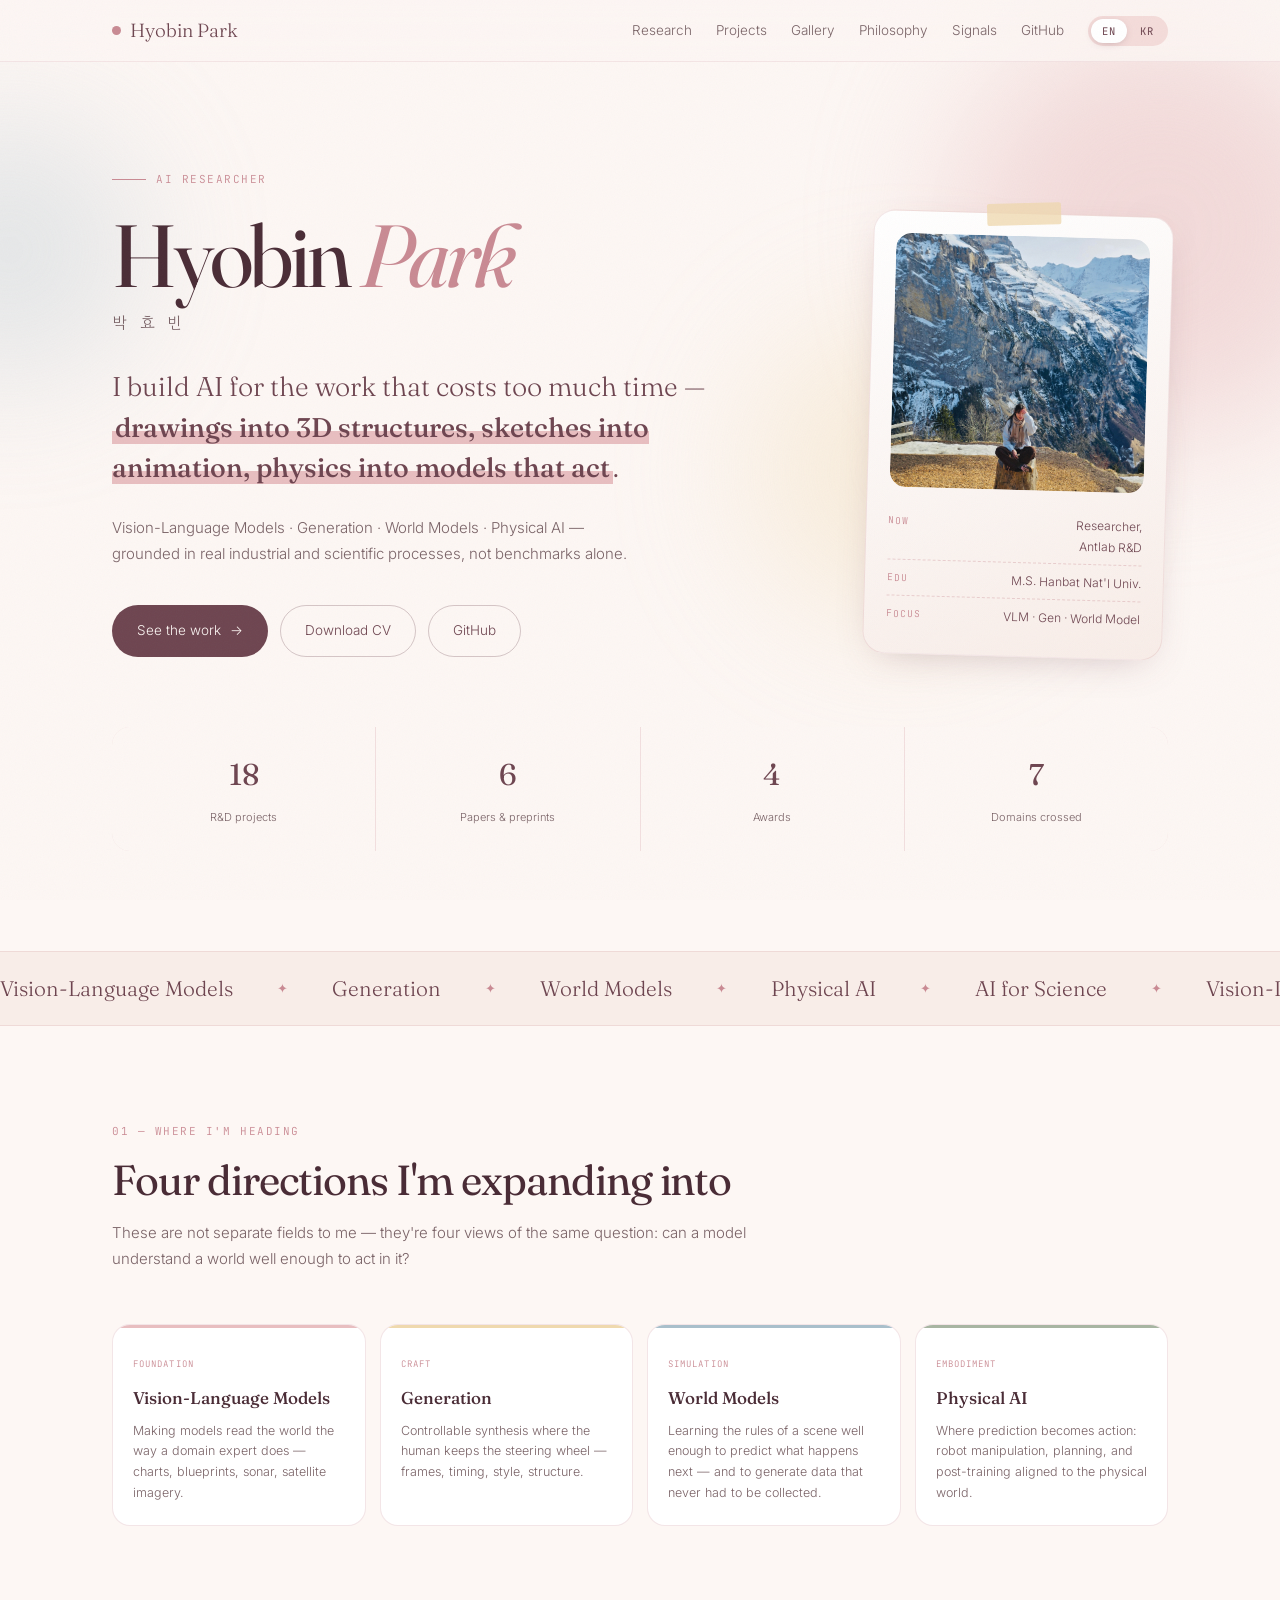
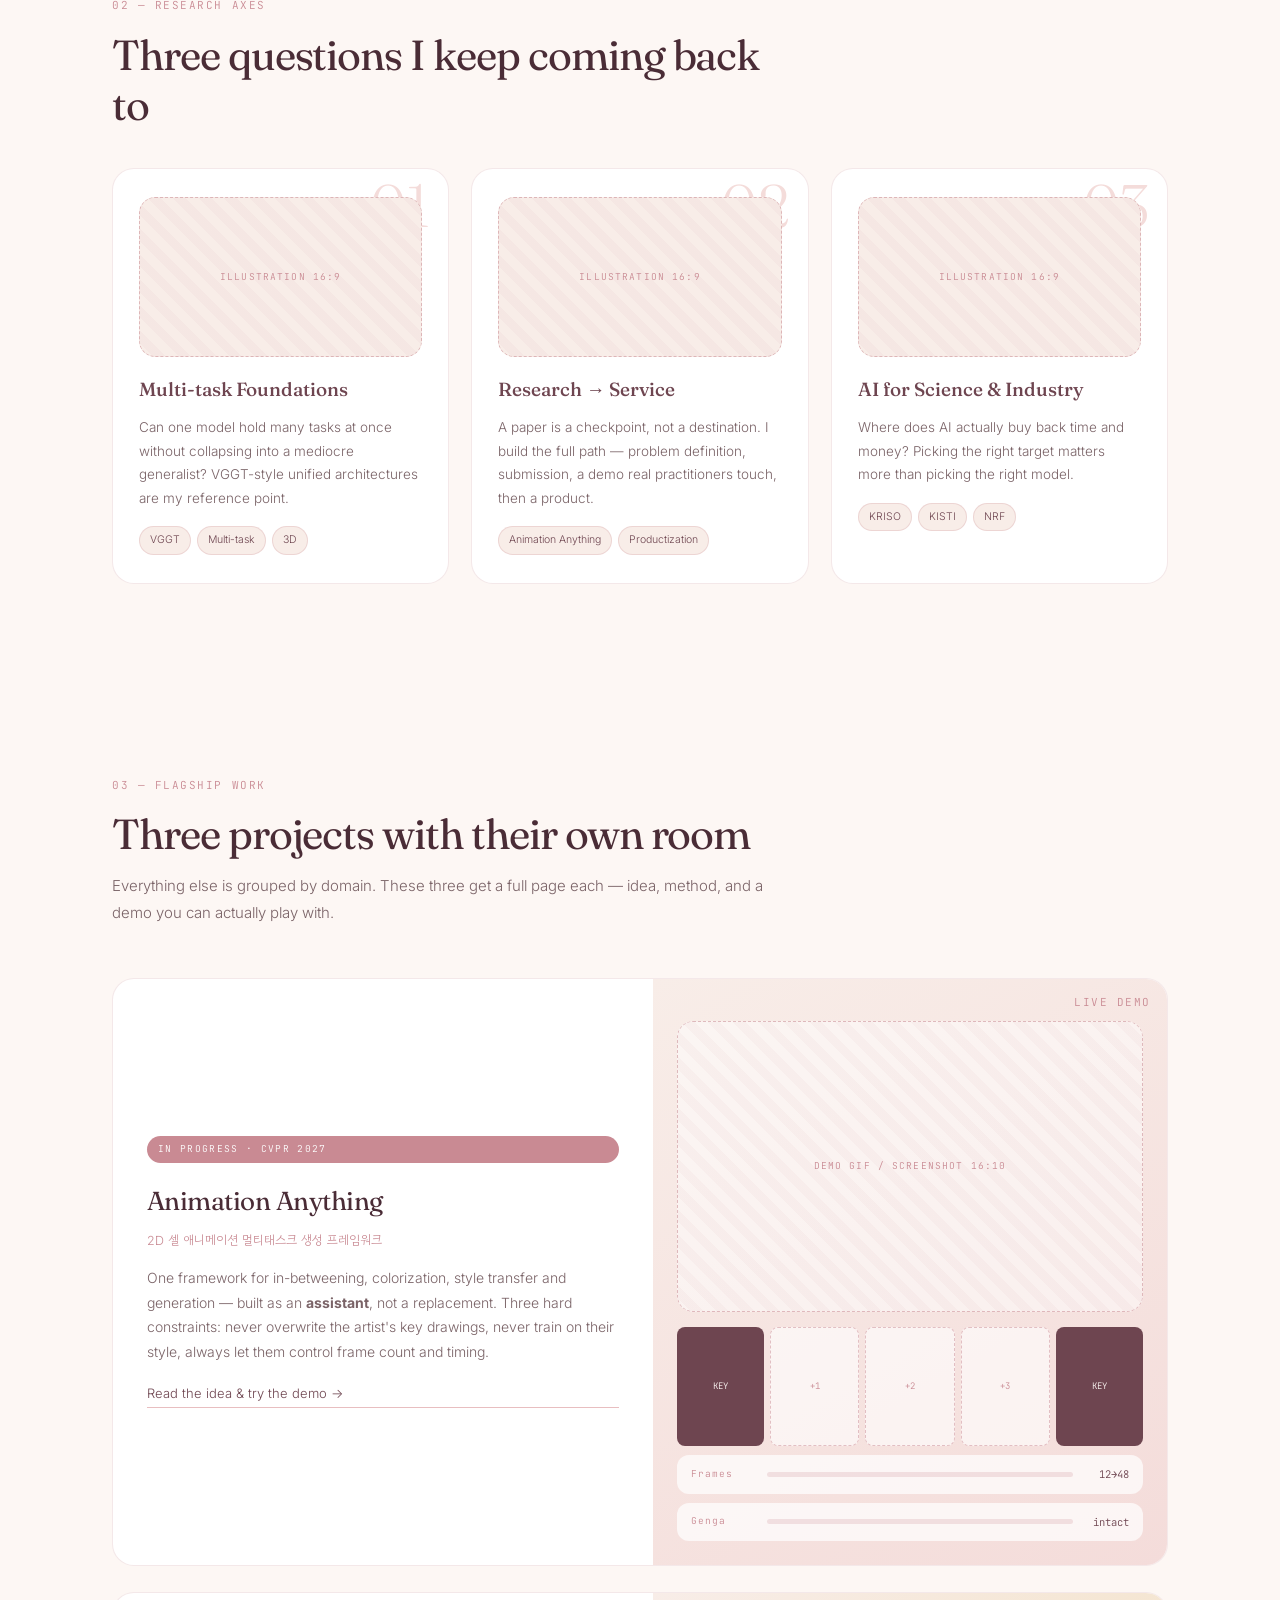
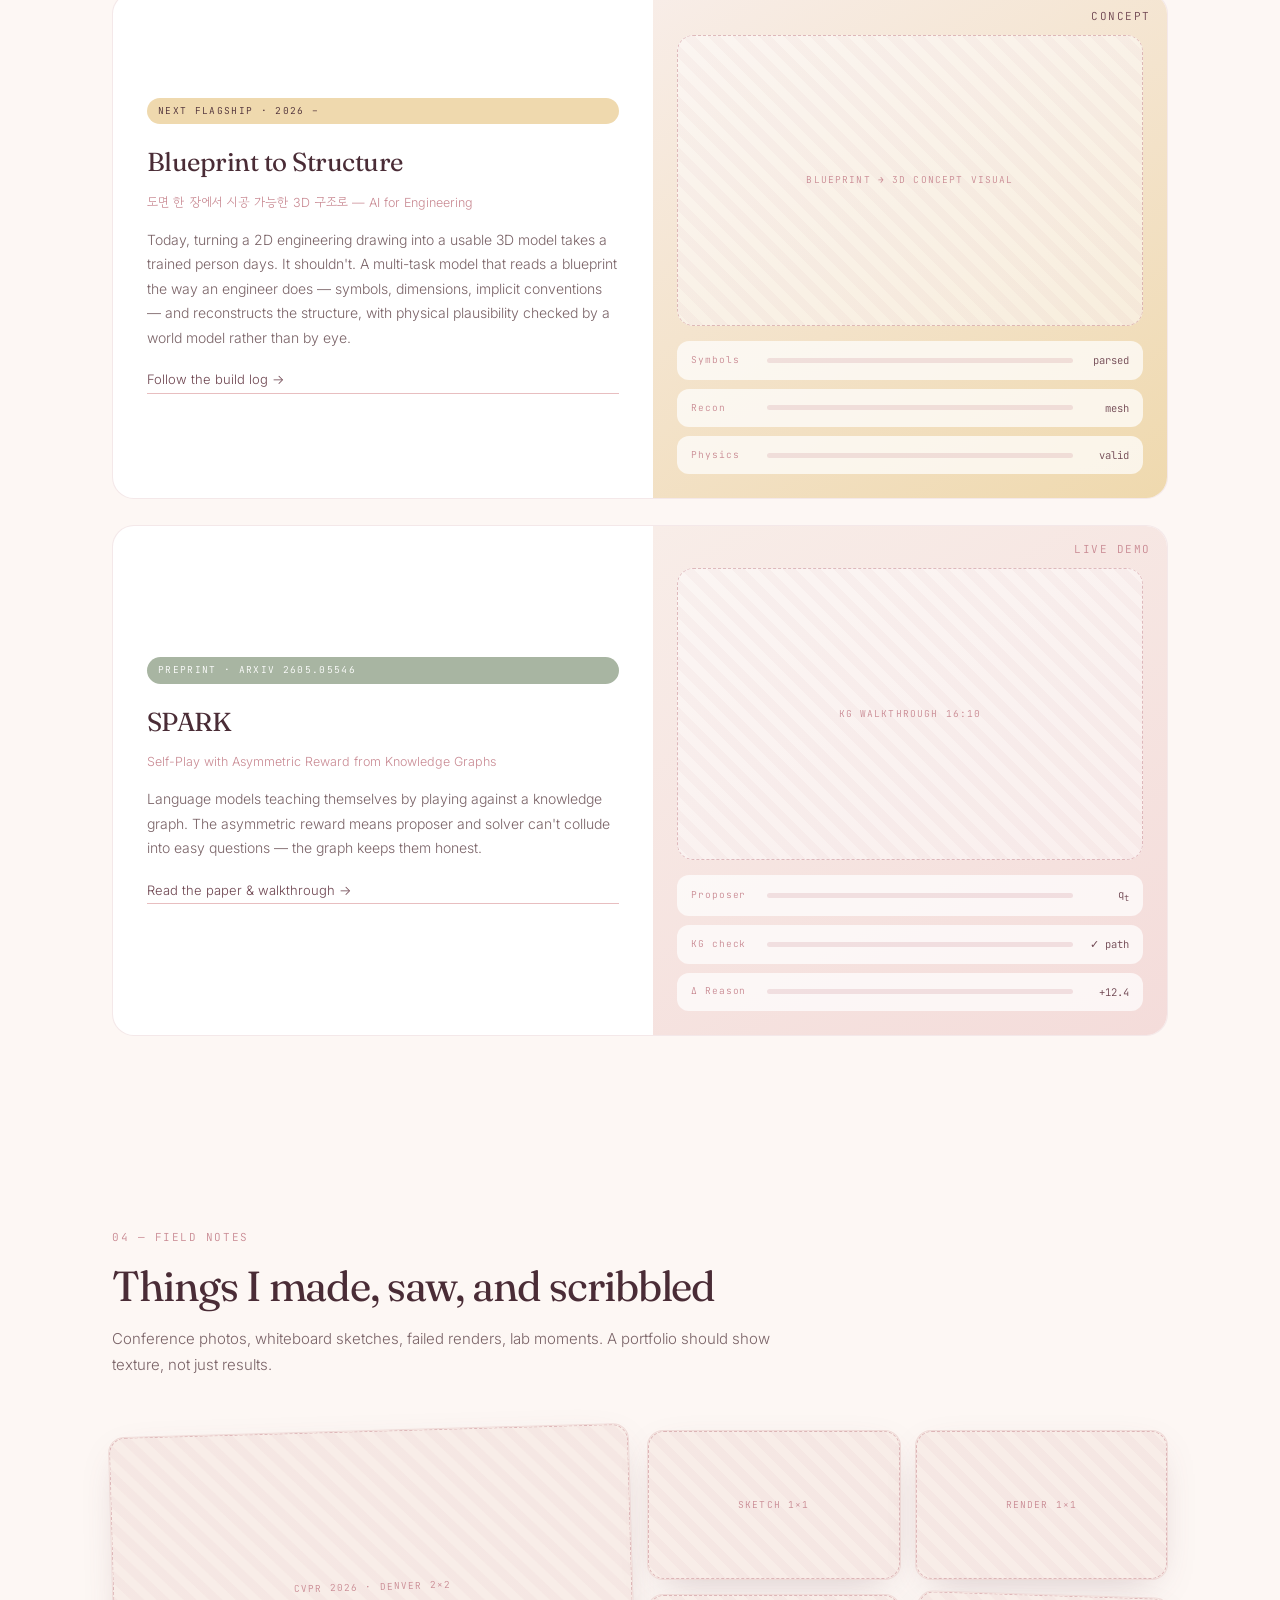
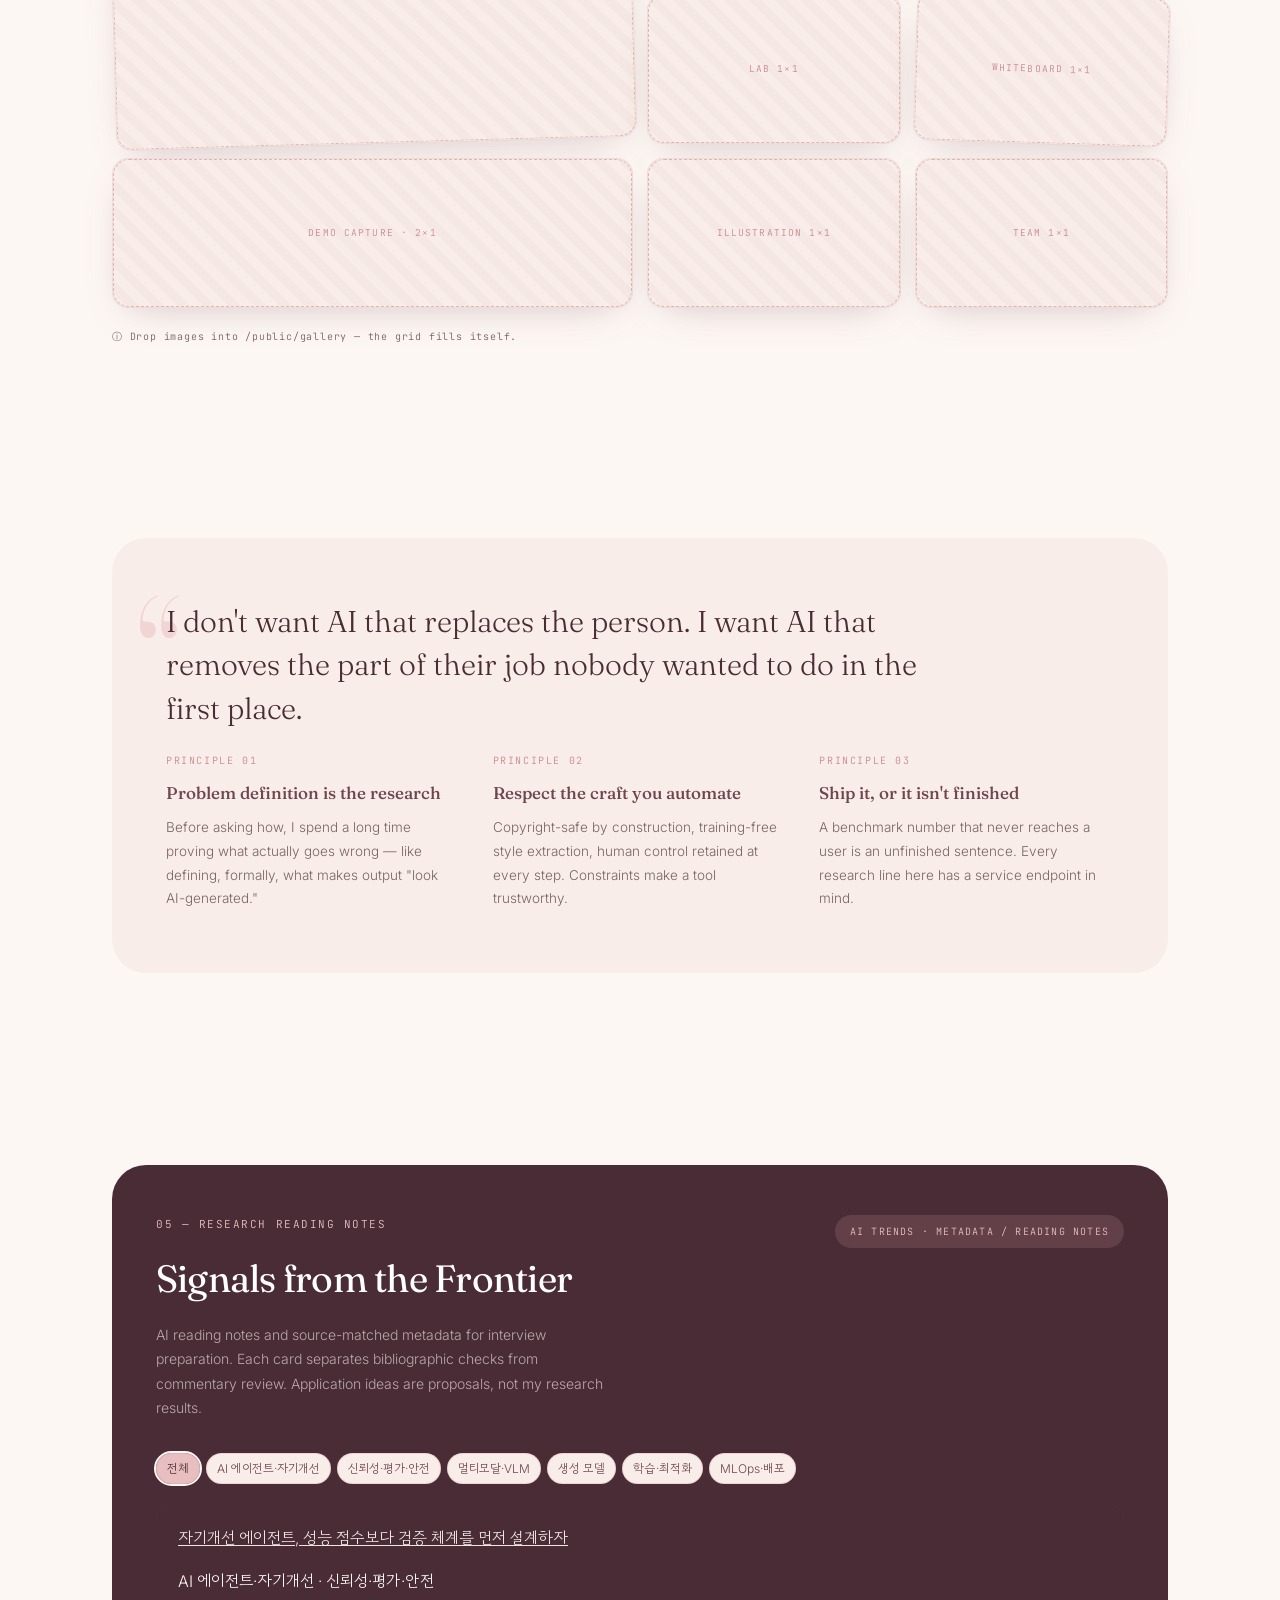
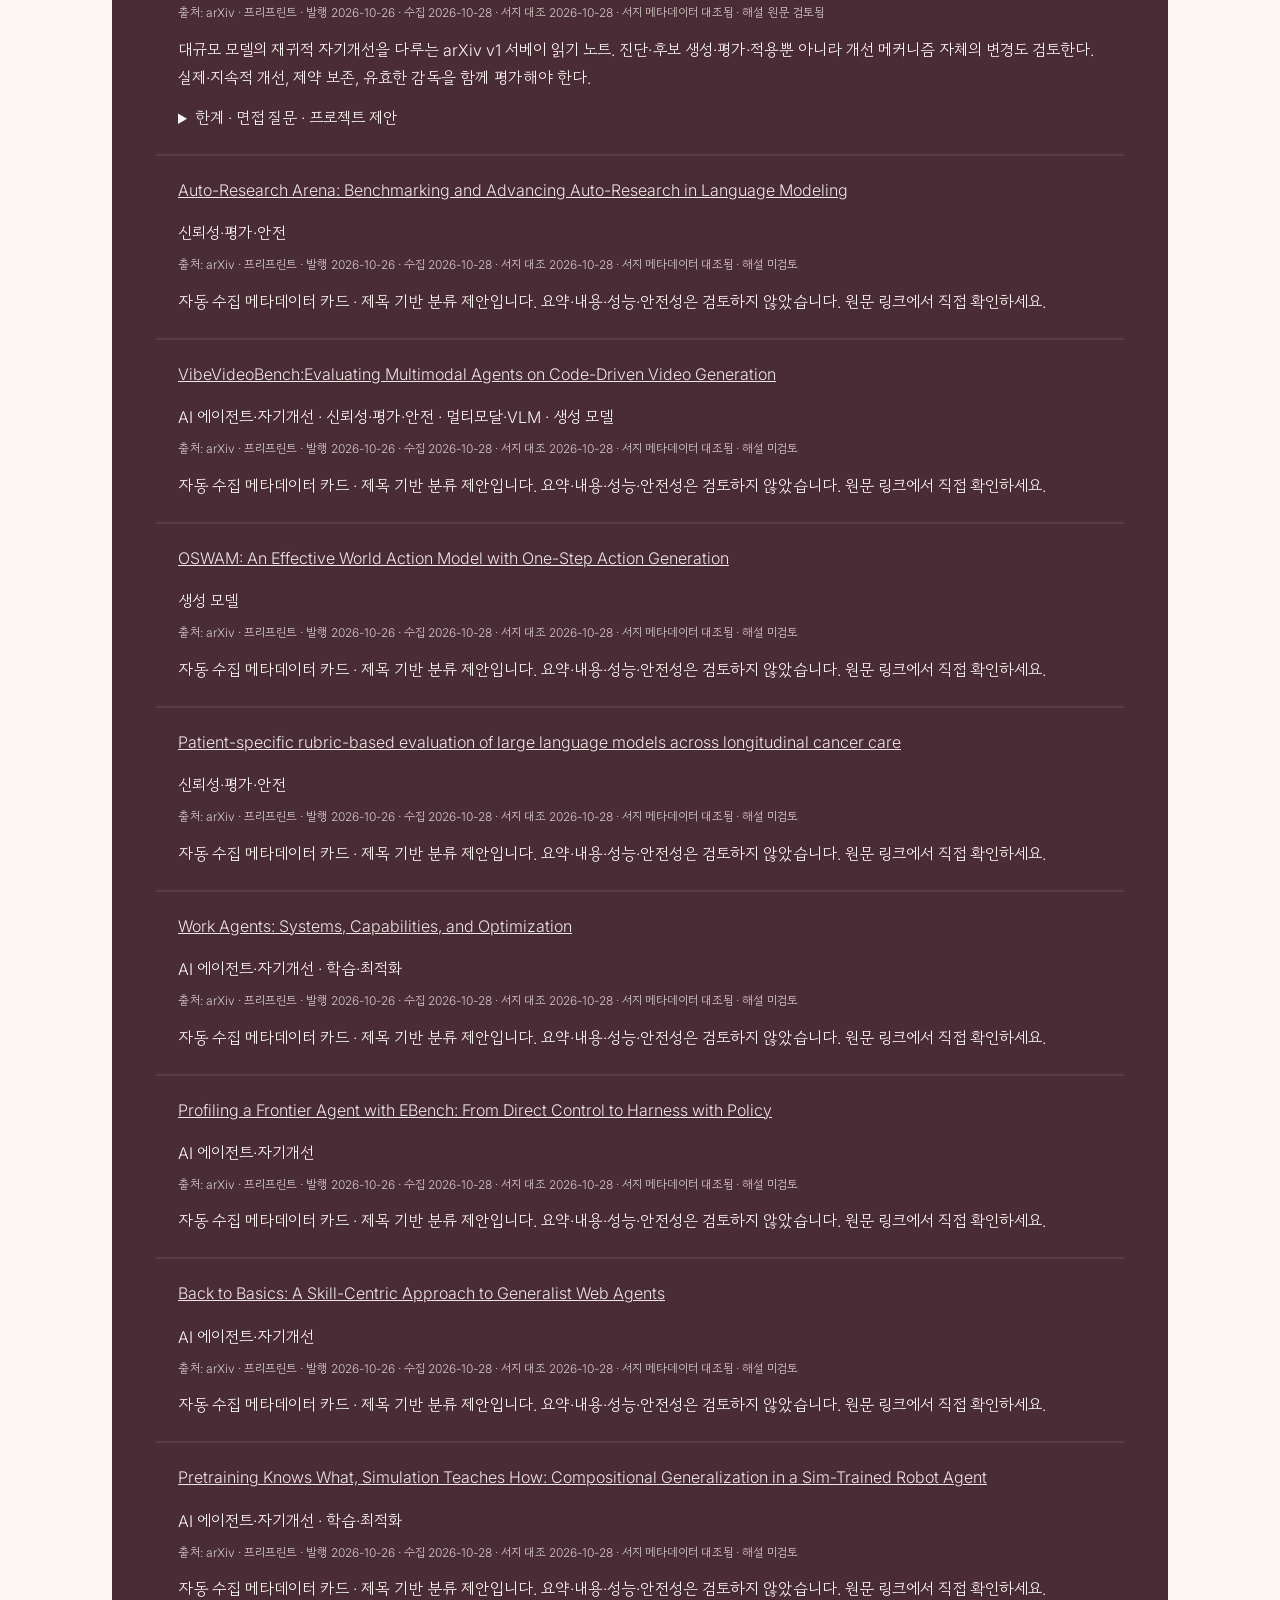
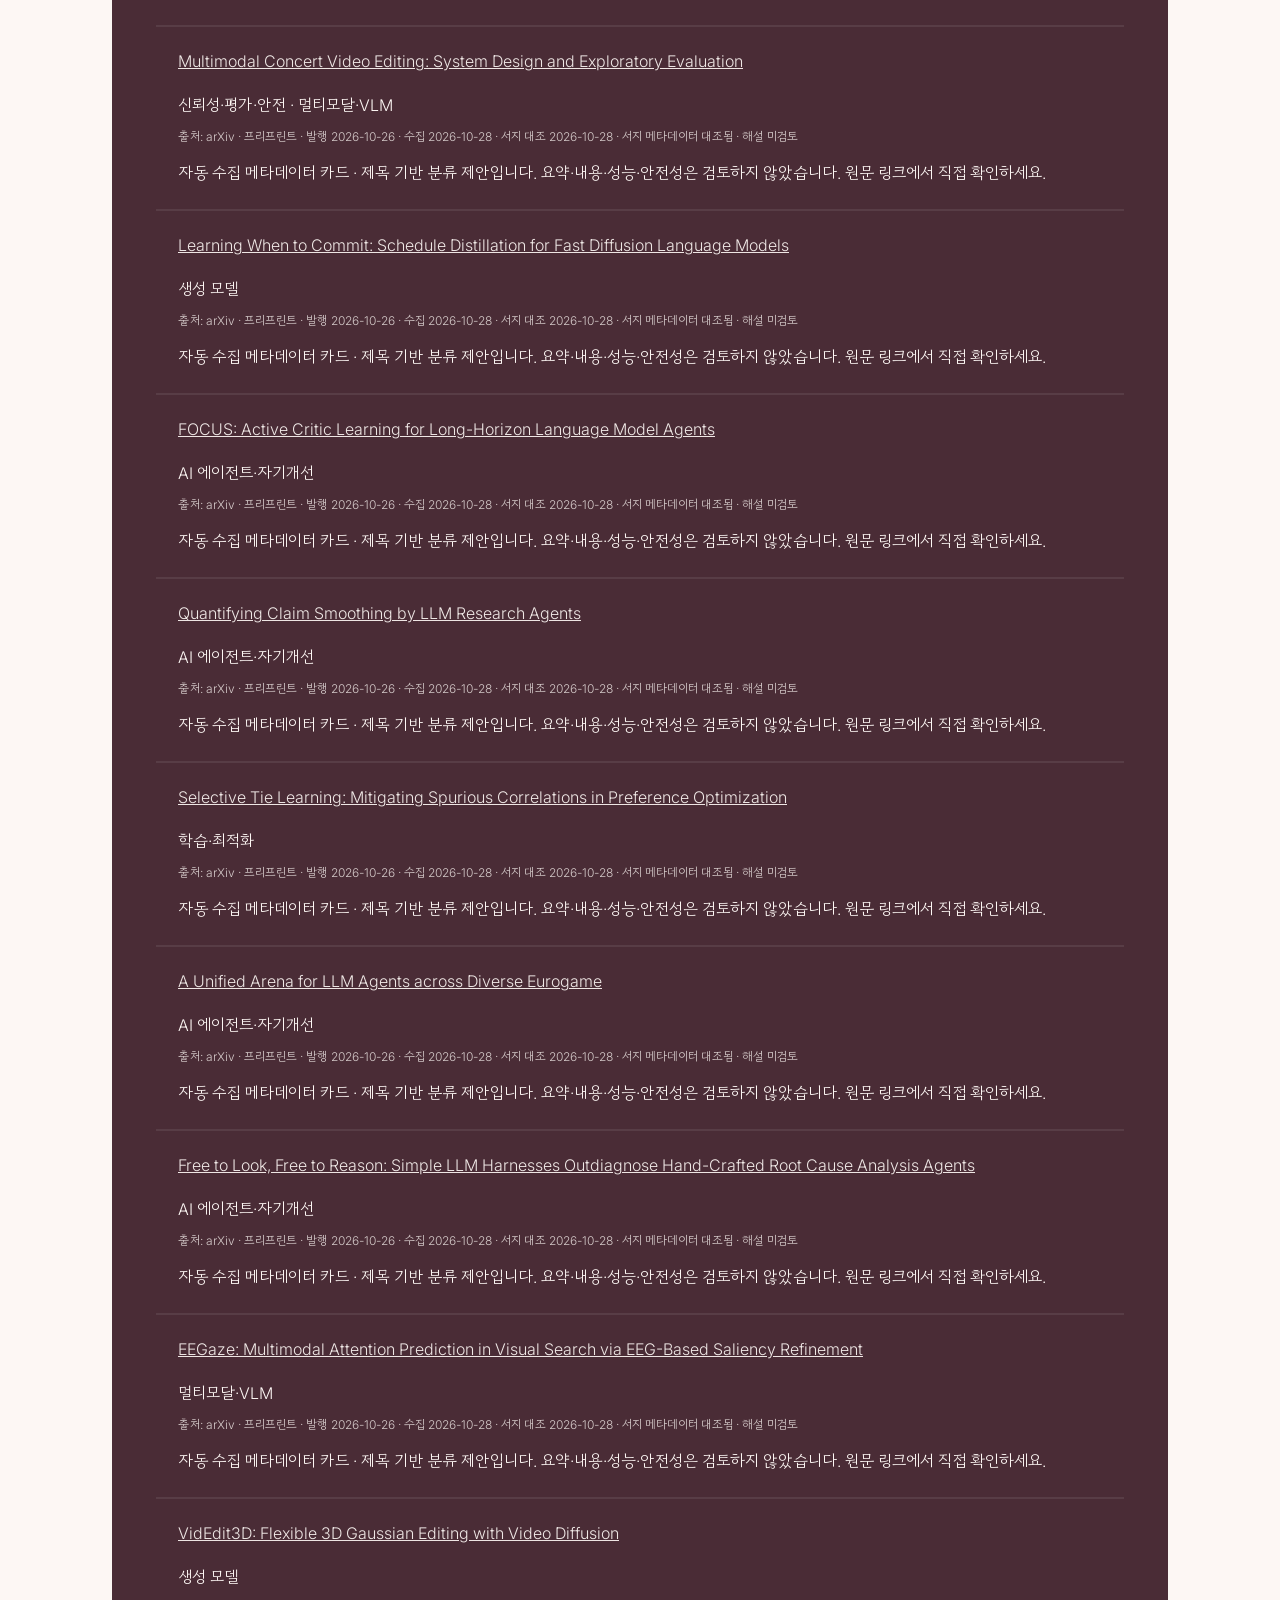
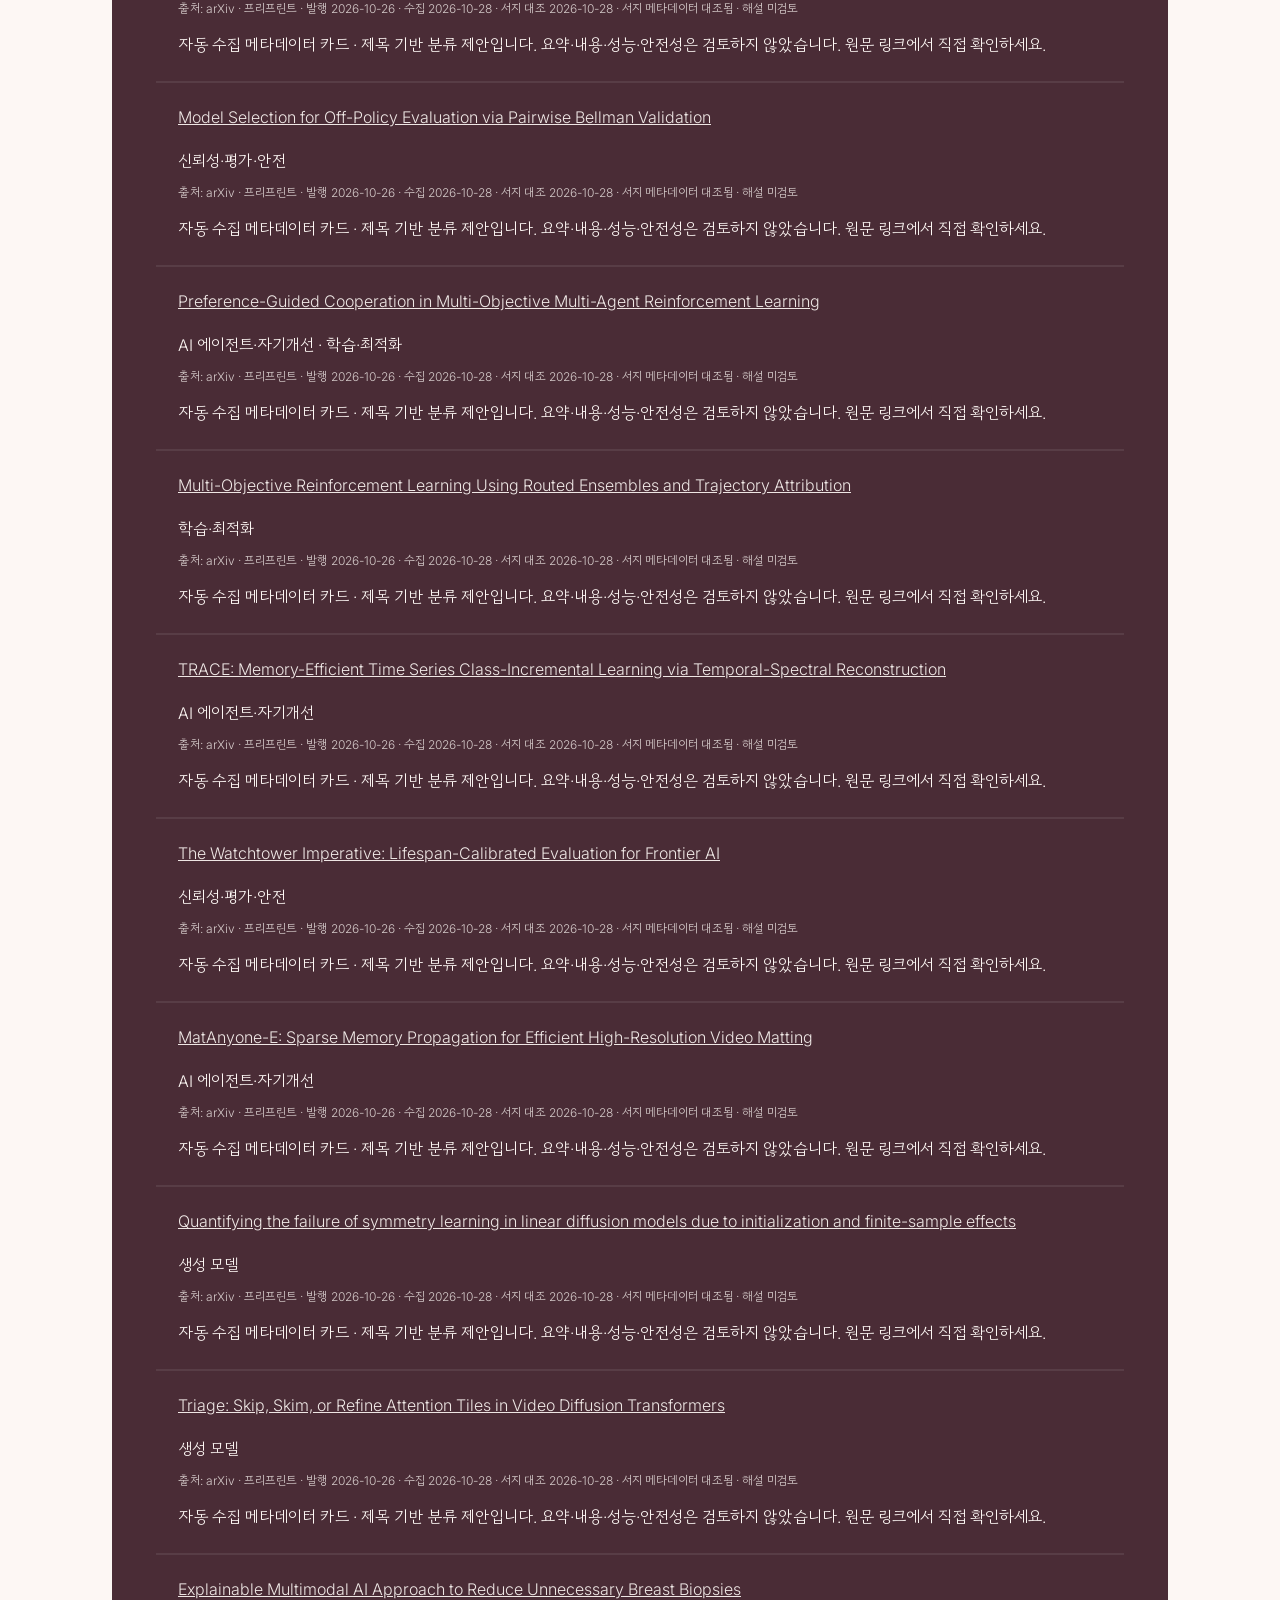
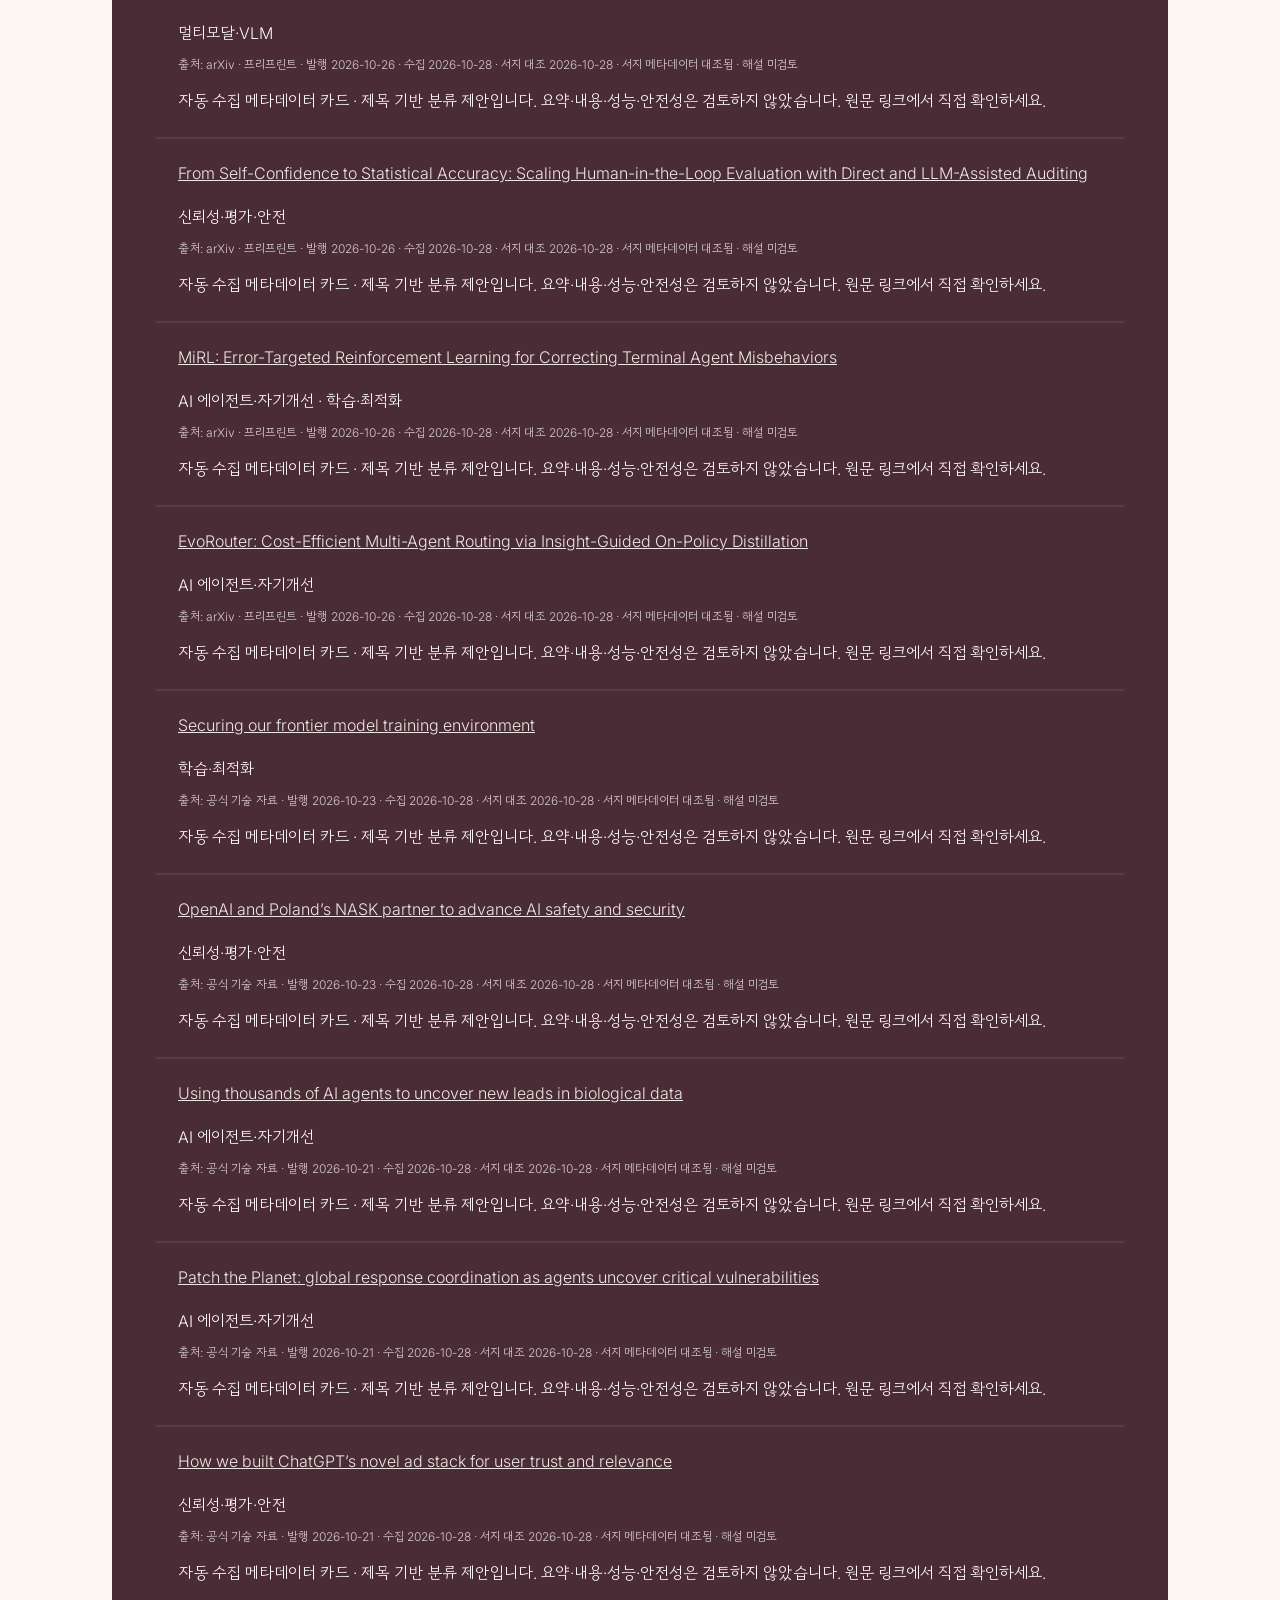
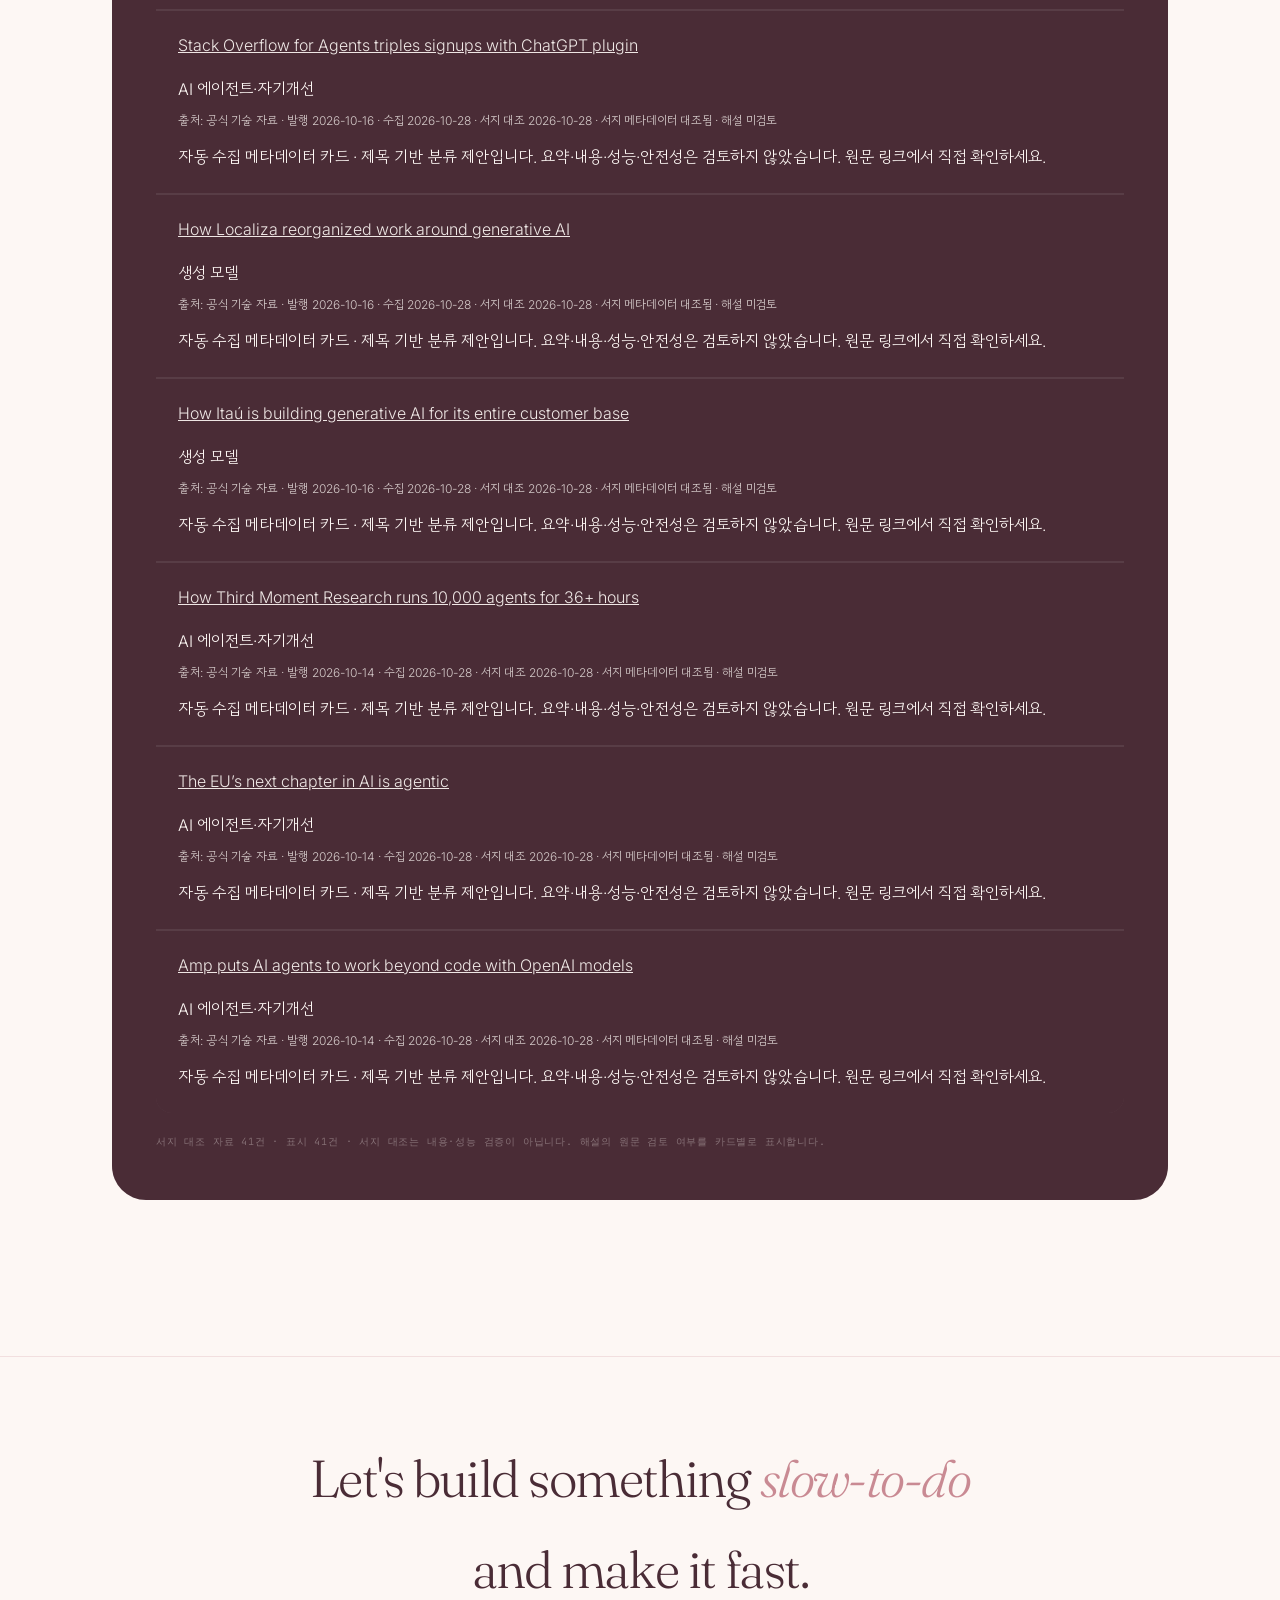
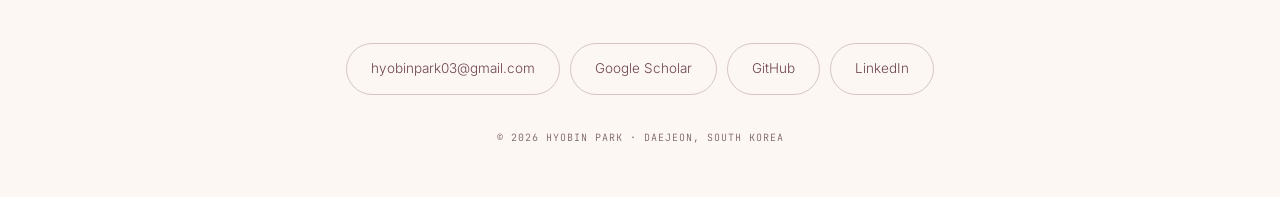
==== commit 9800507a: "Add source-verified AI trend cards and guarded publication pipeline" ====
--- a/index.html
+++ b/index.html
@@ -276,6 +276,7 @@
   .exp{grid-template-columns:1fr}
 }
 </style>
+<link rel="stylesheet" href="styles/trends.css">
 </head>
 <body>
 
@@ -541,44 +542,18 @@
     <div class="radar">
       <div class="radar-top">
         <div>
-          <span class="mono">05 — Auto-updating</span>
+          <span class="mono">05 — Research reading notes</span>
           <!-- ▼▼ EDIT: 시그널 섹션 제목 ▼▼ -->
           <h2><span data-en>Signals from the Frontier</span><span data-ko>경계에서 오는 신호들</span></h2>
-          <p><span data-en>A daily sweep across arXiv, Hugging Face, corporate AI blogs and conference deadlines — filtered to my keywords, summarized, published here automatically. Every card links to its source.</span><span data-ko>arXiv, Hugging Face, 기업 AI 블로그, 학회 마감일을 매일 훑어 제 관심 키워드로 걸러내고 요약해 자동 게시합니다. 모든 카드는 원본으로 바로 연결됩니다.</span></p>
-        </div>
-        <div class="live"><span class="pulse"></span> AUTO · DAILY 09:00 KST</div>
-      </div>
-      <!-- ▼▼ EDIT: 시그널 피드 (실제 운영시엔 radar.json이 이 자리를 채웁니다) ▼▼ -->
-      <div class="feed" id="feed">
-        <a class="item" href="https://arxiv.org/list/cs.CV/recent" target="_blank" rel="noopener">
-          <span class="src arxiv">arXiv</span>
-          <span class="ttl">Blueprint-Conditioned 3D Structure Reconstruction with Symbolic Priors<small><span data-en>Matches: drawing-to-3D · multi-task · reconstruction</span><span data-ko>매칭: 도면→3D · 멀티태스크 · 복원</span></small></span>
-          <span class="when">2h ago</span><span class="go">↗</span>
-        </a>
-        <a class="item" href="https://huggingface.co/models?sort=trending" target="_blank" rel="noopener">
-          <span class="src hf">HF</span>
-          <span class="ttl">New release · world model with controllable physics rollout<small><span data-en>Matches: world model · physical AI · simulation</span><span data-ko>매칭: 월드 모델 · 피지컬 AI · 시뮬레이션</span></small></span>
-          <span class="when">6h ago</span><span class="go">↗</span>
-        </a>
-        <a class="item" href="https://blog.google/technology/ai/" target="_blank" rel="noopener">
-          <span class="src news">News</span>
-          <span class="ttl">Robotics lab × foundation-model company announce embodied AI partnership<small><span data-en>Matches: industry collaboration · physical AI</span><span data-ko>매칭: 산업 협업 · 피지컬 AI</span></small></span>
-          <span class="when">1d ago</span><span class="go">↗</span>
-        </a>
-        <a class="item" href="https://cvpr.thecvf.com/" target="_blank" rel="noopener">
-          <span class="src cfp">CFP</span>
-          <span class="ttl">CVPR 2027 — abstract registration deadline<small><span data-en>Tracked: 3 deadlines within 90 days</span><span data-ko>추적 중: 90일 내 마감 3건</span></small></span>
-          <span class="when">D-84</span><span class="go">↗</span>
-        </a>
-        <a class="item" href="https://arxiv.org/list/cs.GR/recent" target="_blank" rel="noopener">
-          <span class="src arxiv">arXiv</span>
-          <span class="ttl">Unified Motion Priors for Frame Interpolation in Hand-Drawn Animation<small><span data-en>Matches: in-betweening · cel animation · generation</span><span data-ko>매칭: 인비트위닝 · 셀 애니메이션 · 생성</span></small></span>
-          <span class="when">1d ago</span><span class="go">↗</span>
-        </a>
-      </div>
-      <div class="radar-foot" id="feedFoot">
-        ⓘ <span data-en>Sample data — the live pipeline runs on GitHub Actions and commits a JSON feed each morning.</span><span data-ko>샘플 데이터입니다 — 실제 파이프라인은 GitHub Actions에서 매일 아침 JSON 피드를 커밋합니다.</span>
-      </div>
+          <p><span data-en>AI reading notes and source-matched metadata for interview preparation. Each card separates bibliographic checks from commentary review. Application ideas are proposals, not my research results.</span><span data-ko>취업 준비용 AI 트렌드입니다. 자동 수집 카드의 서지 대조와 해설의 원문 검토를 구분합니다. 내용 미검토 카드에는 요약을 만들지 않으며, 적용 아이디어는 미실행 제안입니다.</span></p>
+        </div>
+        <div class="live">AI TRENDS · METADATA / READING NOTES</div>
+      </div>
+      <div id="trendFilters" class="tags" role="group" aria-label="AI 트렌드 카테고리" style="margin-bottom:20px"></div>
+      <div class="feed" id="feed" aria-live="polite">
+        <p class="item">서지 대조 자료를 불러오는 중입니다.</p>
+      </div>
+      <div class="radar-foot" id="feedFoot">원문 링크와 짧은 자체 요약만 제공합니다. 수집 후보는 검토 후 게시합니다.</div>
     </div>
   </div>
 </section>
@@ -738,49 +713,7 @@
   io.observe(el);
 });
 
-/* ── Signals 피드 ────────────────────────────────────
-   data/radar.json 이 있으면 실제 데이터로 교체하고,
-   없으면 위에 적힌 샘플 마크업을 그대로 둡니다.        */
-const KIND = {arxiv:['arXiv','arxiv'], hf:['HF','hf'], news:[null,'news'], cfp:['CFP','cfp']};
-
-function ago(iso){
-  if(!iso) return '';
-  const d = (Date.now() - new Date(iso)) / 36e5;
-  if(d < 1)  return Math.max(1, Math.round(d*60)) + 'm ago';
-  if(d < 24) return Math.round(d) + 'h ago';
-  return Math.round(d/24) + 'd ago';
-}
-const esc = s => String(s ?? '').replace(/[<>&"]/g, c =>
-  ({'<':'&lt;','>':'&gt;','&':'&amp;','"':'&quot;'}[c]));
-
-fetch('data/radar.json', {cache:'no-store'})
-  .then(r => r.ok ? r.json() : Promise.reject('no feed'))
-  .then(d => {
-    if(!d.items || !d.items.length) return;
-    document.getElementById('feed').innerHTML = d.items.map(it => {
-      const [label, cls] = KIND[it.kind] || [null, 'news'];
-      const a = it.analysis || {};
-      // LLM 요약이 있으면 그것을, 없으면 매칭 키워드를 보조 줄에 표시
-      const sub = a.headline_ko
-        ? `${esc(a.headline_ko)}${a.why_ko ? ' · ' + esc(a.why_ko) : ''}`
-        : (it.matched || []).length ? '매칭: ' + it.matched.map(esc).join(' · ') : '';
-      const also = (it.also_covered || []).length
-        ? `<br><span style="opacity:.55">↳ 함께 다룸: ${it.also_covered.map(x=>esc(x.source)).join(', ')}</span>` : '';
-      const when = it.kind === 'cfp' ? esc(it.summary) : ago(it.published);
-      return `<a class="item" href="${esc(it.url)}" target="_blank" rel="noopener">
-        <span class="src ${cls}">${esc(label || it.source).slice(0,10)}</span>
-        <span class="ttl">${esc(it.title)}<small>${sub}${also}</small></span>
-        <span class="when">${when}</span><span class="go">↗</span>
-      </a>`;
-    }).join('');
-
-    const when = new Date(d.generated_at).toLocaleString('ko-KR',
-      {month:'long', day:'numeric', hour:'2-digit', minute:'2-digit', timeZone:'Asia/Seoul'});
-    document.getElementById('feedFoot').innerHTML =
-      `ⓘ ${when} 자동 수집 · ${d.count}건` +
-      (d.stats ? ` · 중복 ${d.stats.merged_exact + d.stats.merged_fuzzy}건 병합됨` : '');
-  })
-  .catch(() => {/* 샘플 유지 */});
+/* Signals are rendered independently by scripts/trends-ui.js. */
 
 /* ── GitHub integration ─────────────────────────────── */
 document.getElementById('ghLink').href = `https://github.com/${GITHUB_USERNAME}`;
@@ -821,5 +754,7 @@
     document.getElementById('ghCap').textContent = 'CONTRIBUTION ACTIVITY · @' + GITHUB_USERNAME.toUpperCase();
   });
 </script>
+<script src="scripts/trends-ui.js" defer></script>
 </body>
 </html>
+
--- a/styles/trends.css
+++ b/styles/trends.css
@@ -0,0 +1,10 @@
+/* Scoped to reading notes; preserve the portfolio's existing palette and layout. */
+#trendFilters .tag { cursor:pointer; font:inherit; font-size:12px; }
+#trendFilters .tag[aria-pressed="true"] { background:var(--rose-soft); color:var(--plum-deep); outline:2px solid var(--cream); }
+#feed article.item { display:block; padding:22px; }
+#feed article .ttl { display:block; font-size:16px; line-height:1.6; }
+#feed article .trend-meta { font-size:12px; line-height:1.7; color:rgba(253,247,244,.78); margin:8px 0 12px; }
+#feed article details { margin-top:12px; }
+#feed article summary { cursor:pointer; }
+#feed article details p { margin-top:10px; }
+@media(max-width:640px) { #feed article.item { padding:16px; } }
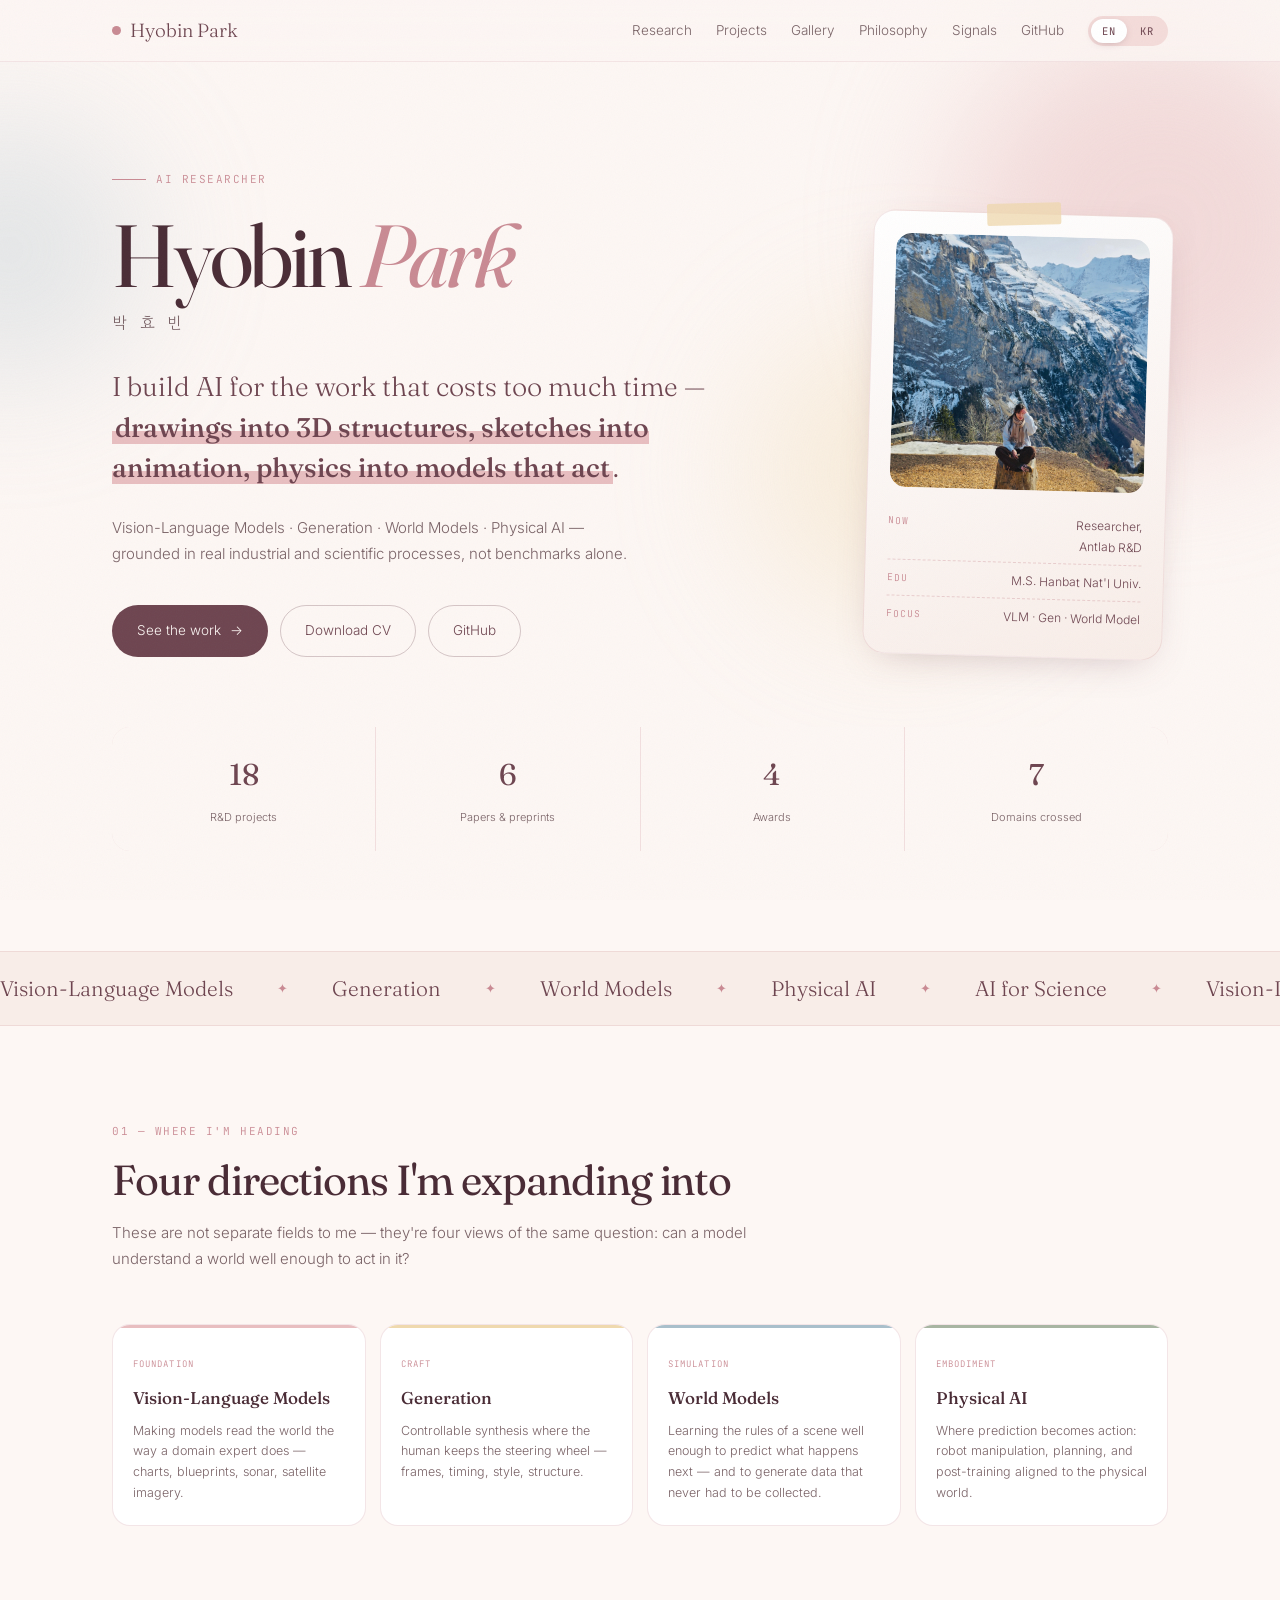
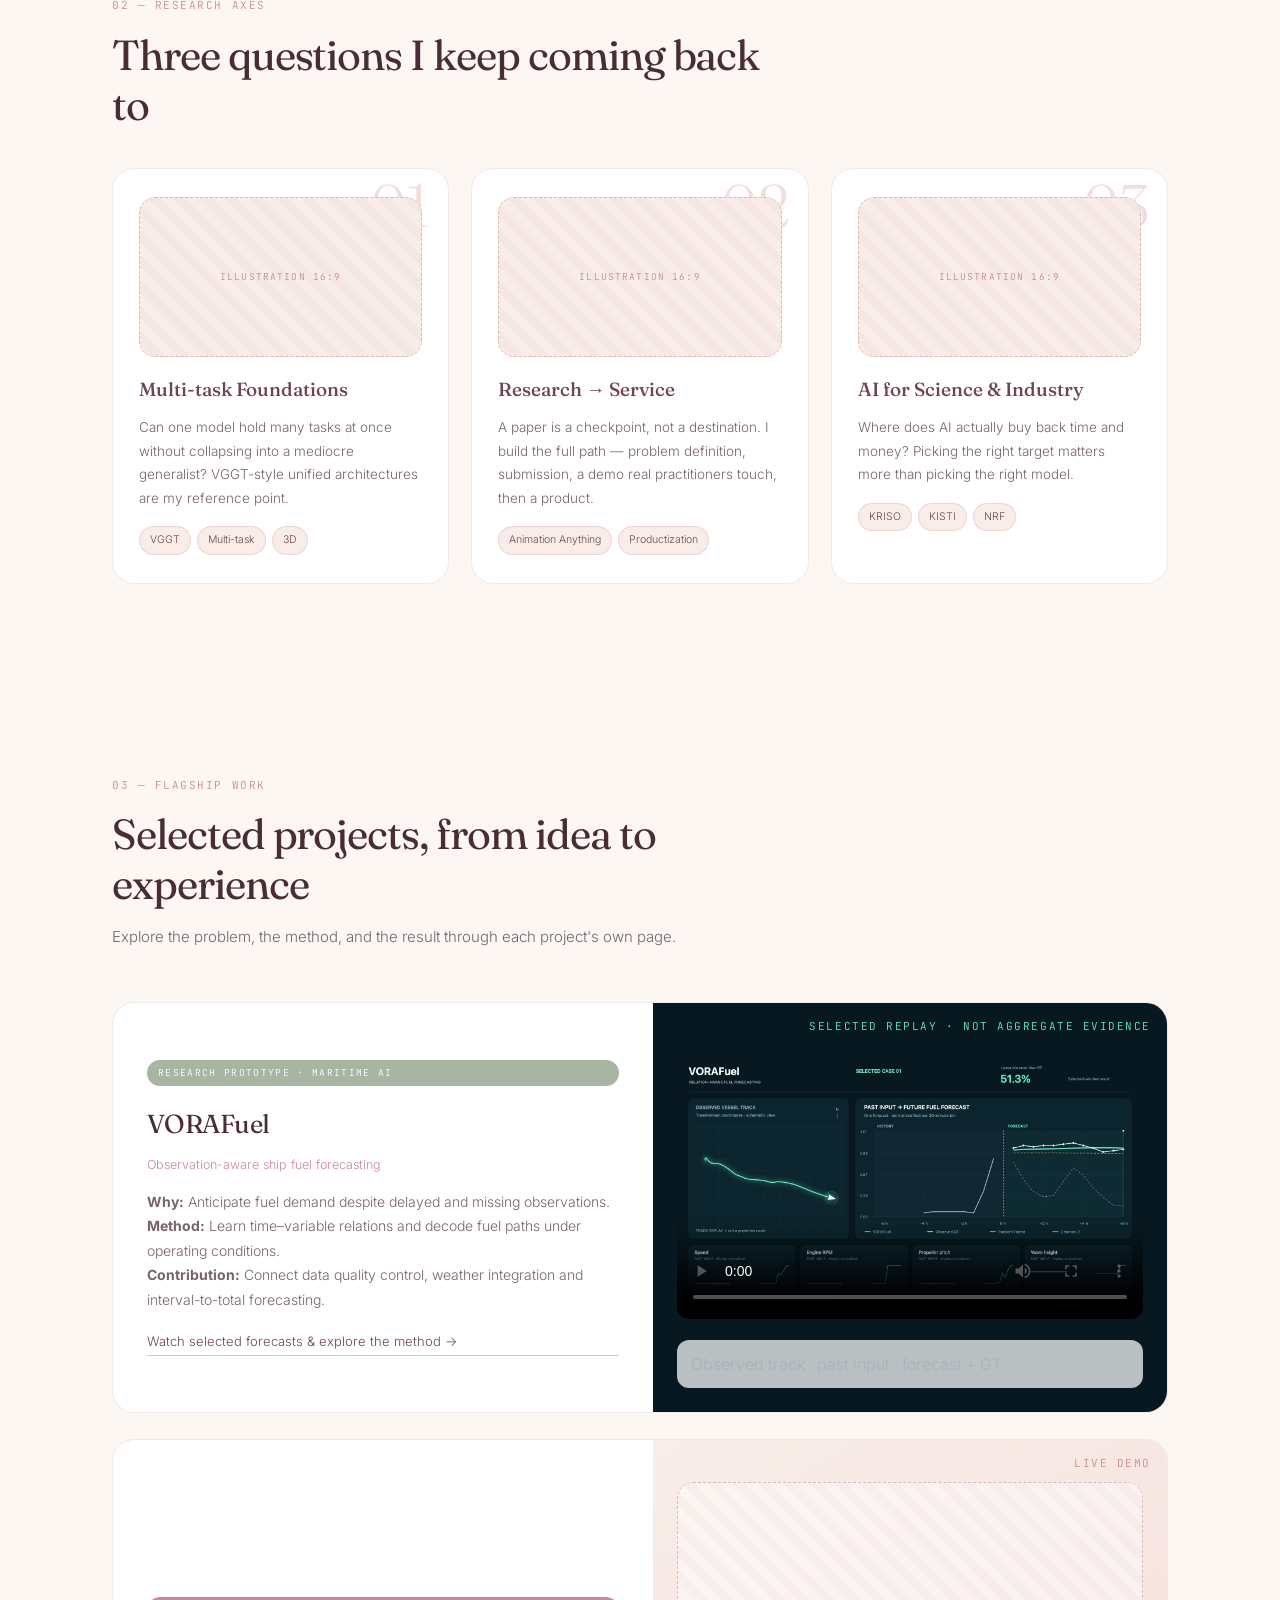
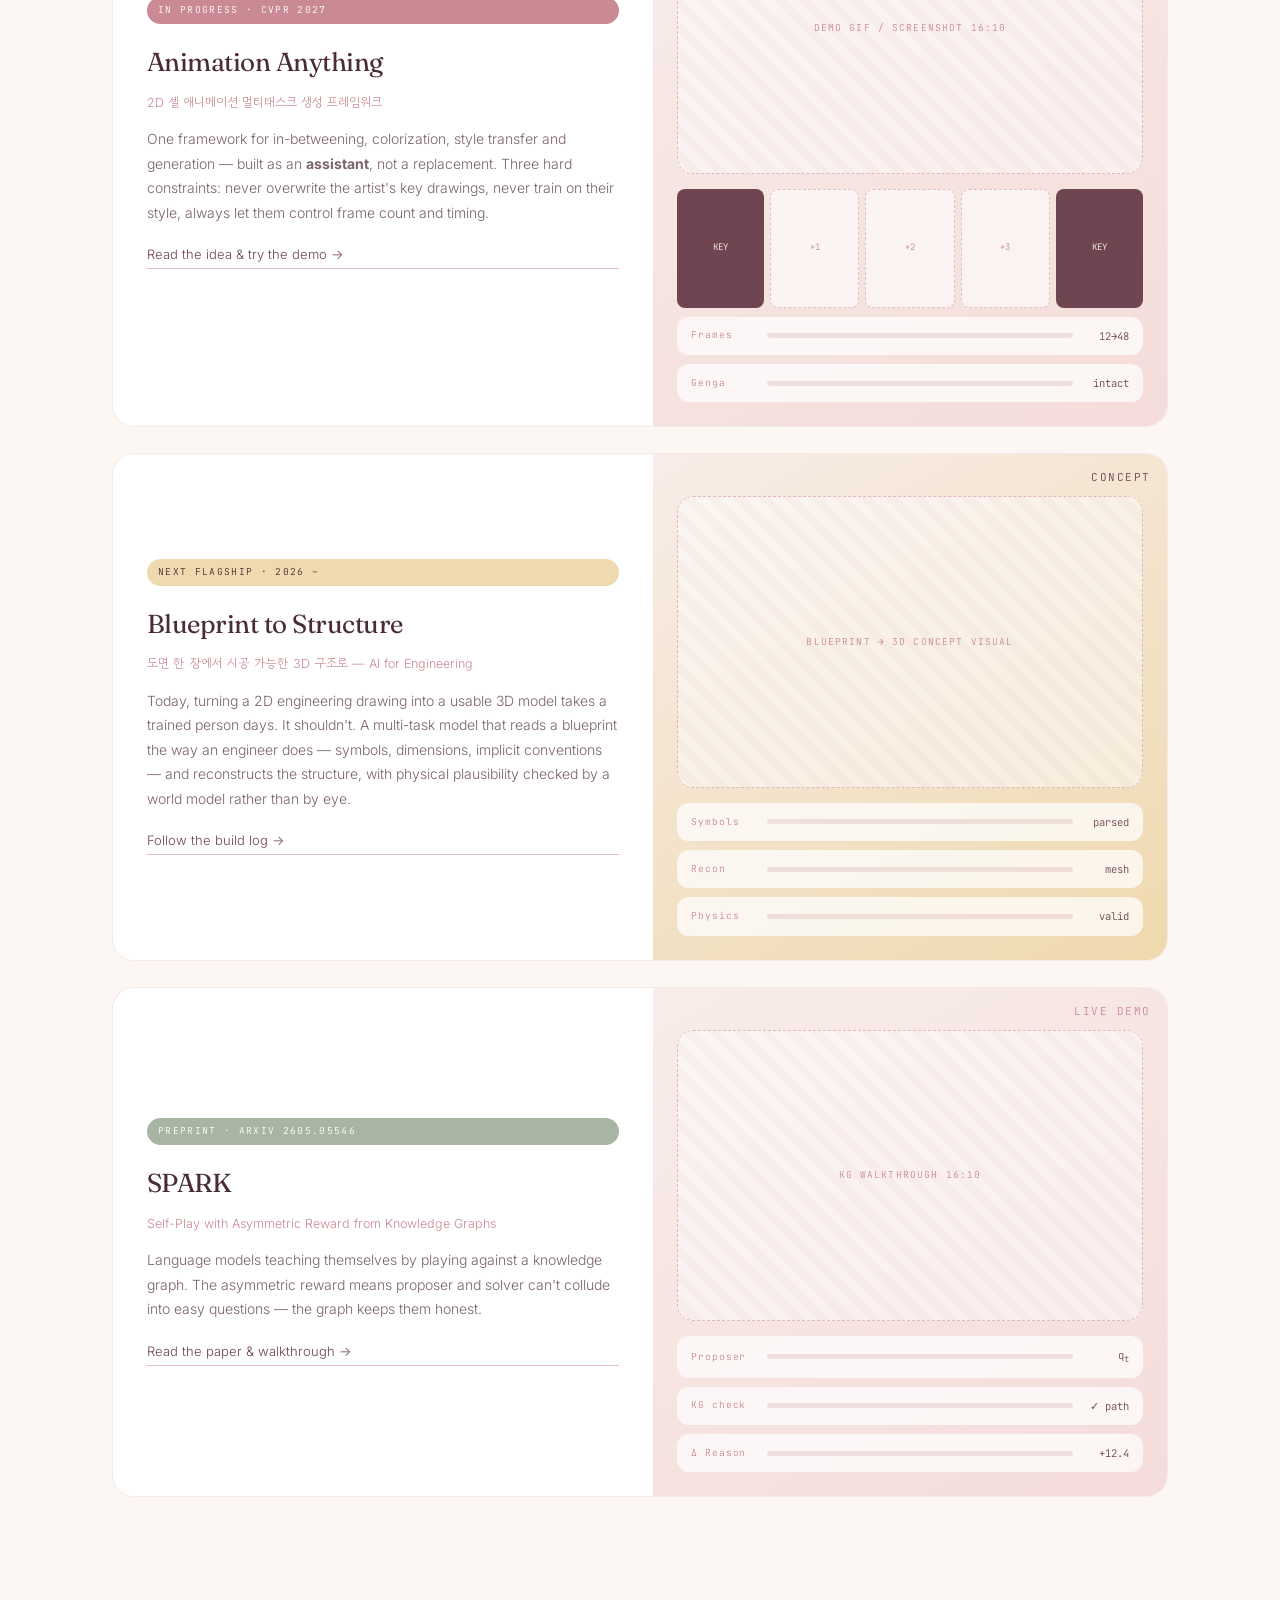
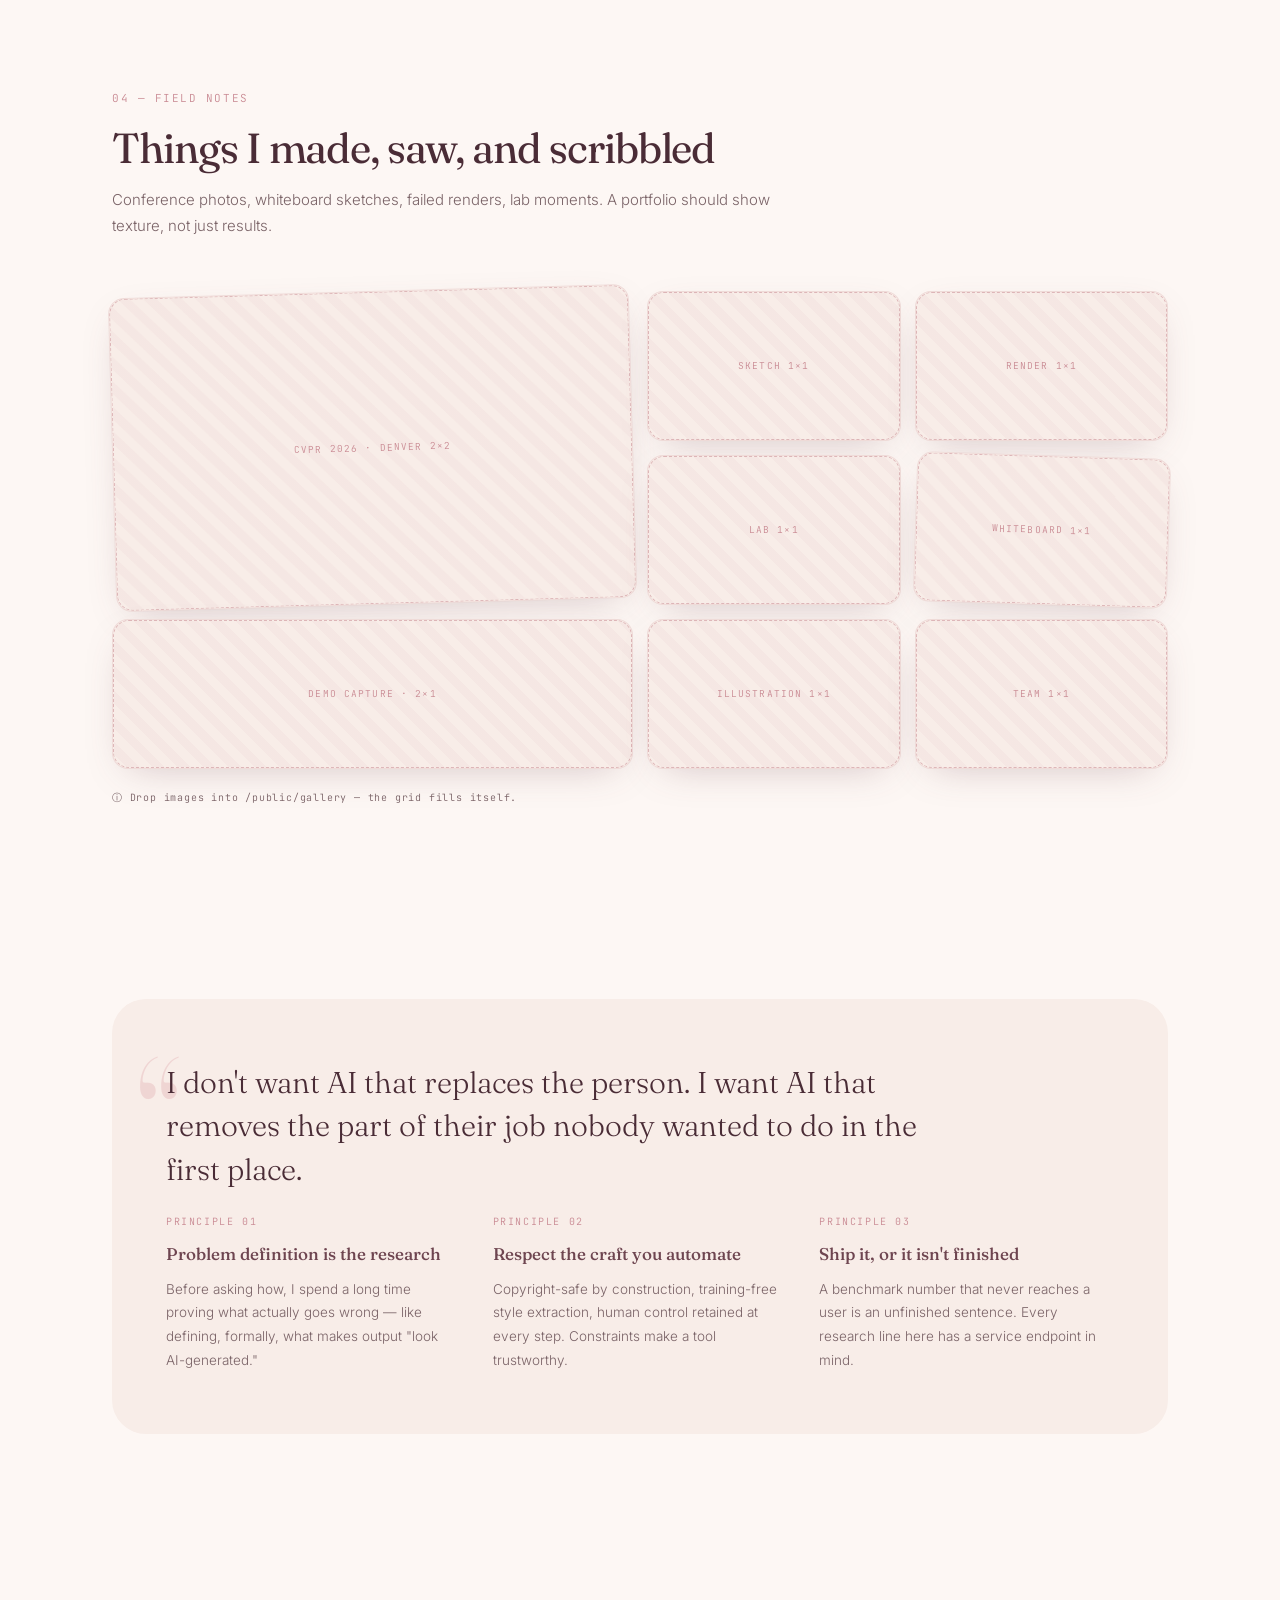
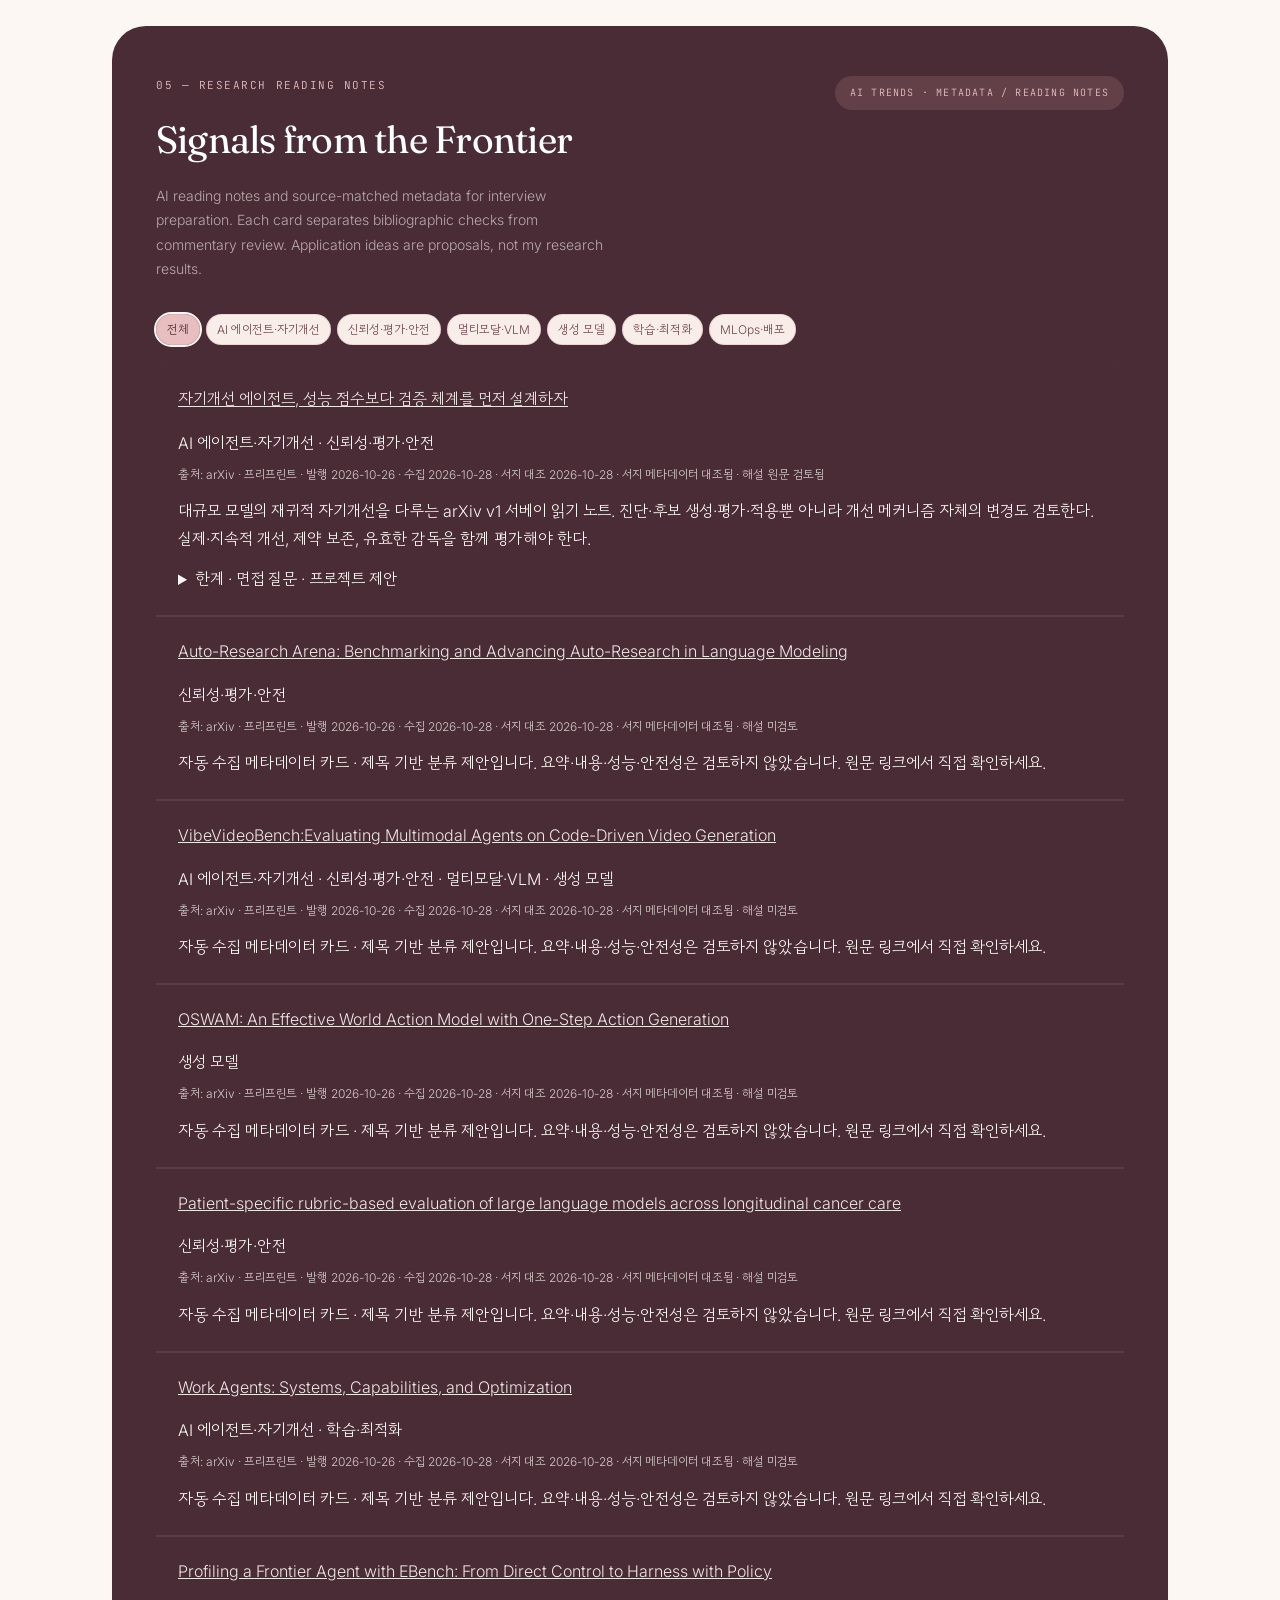
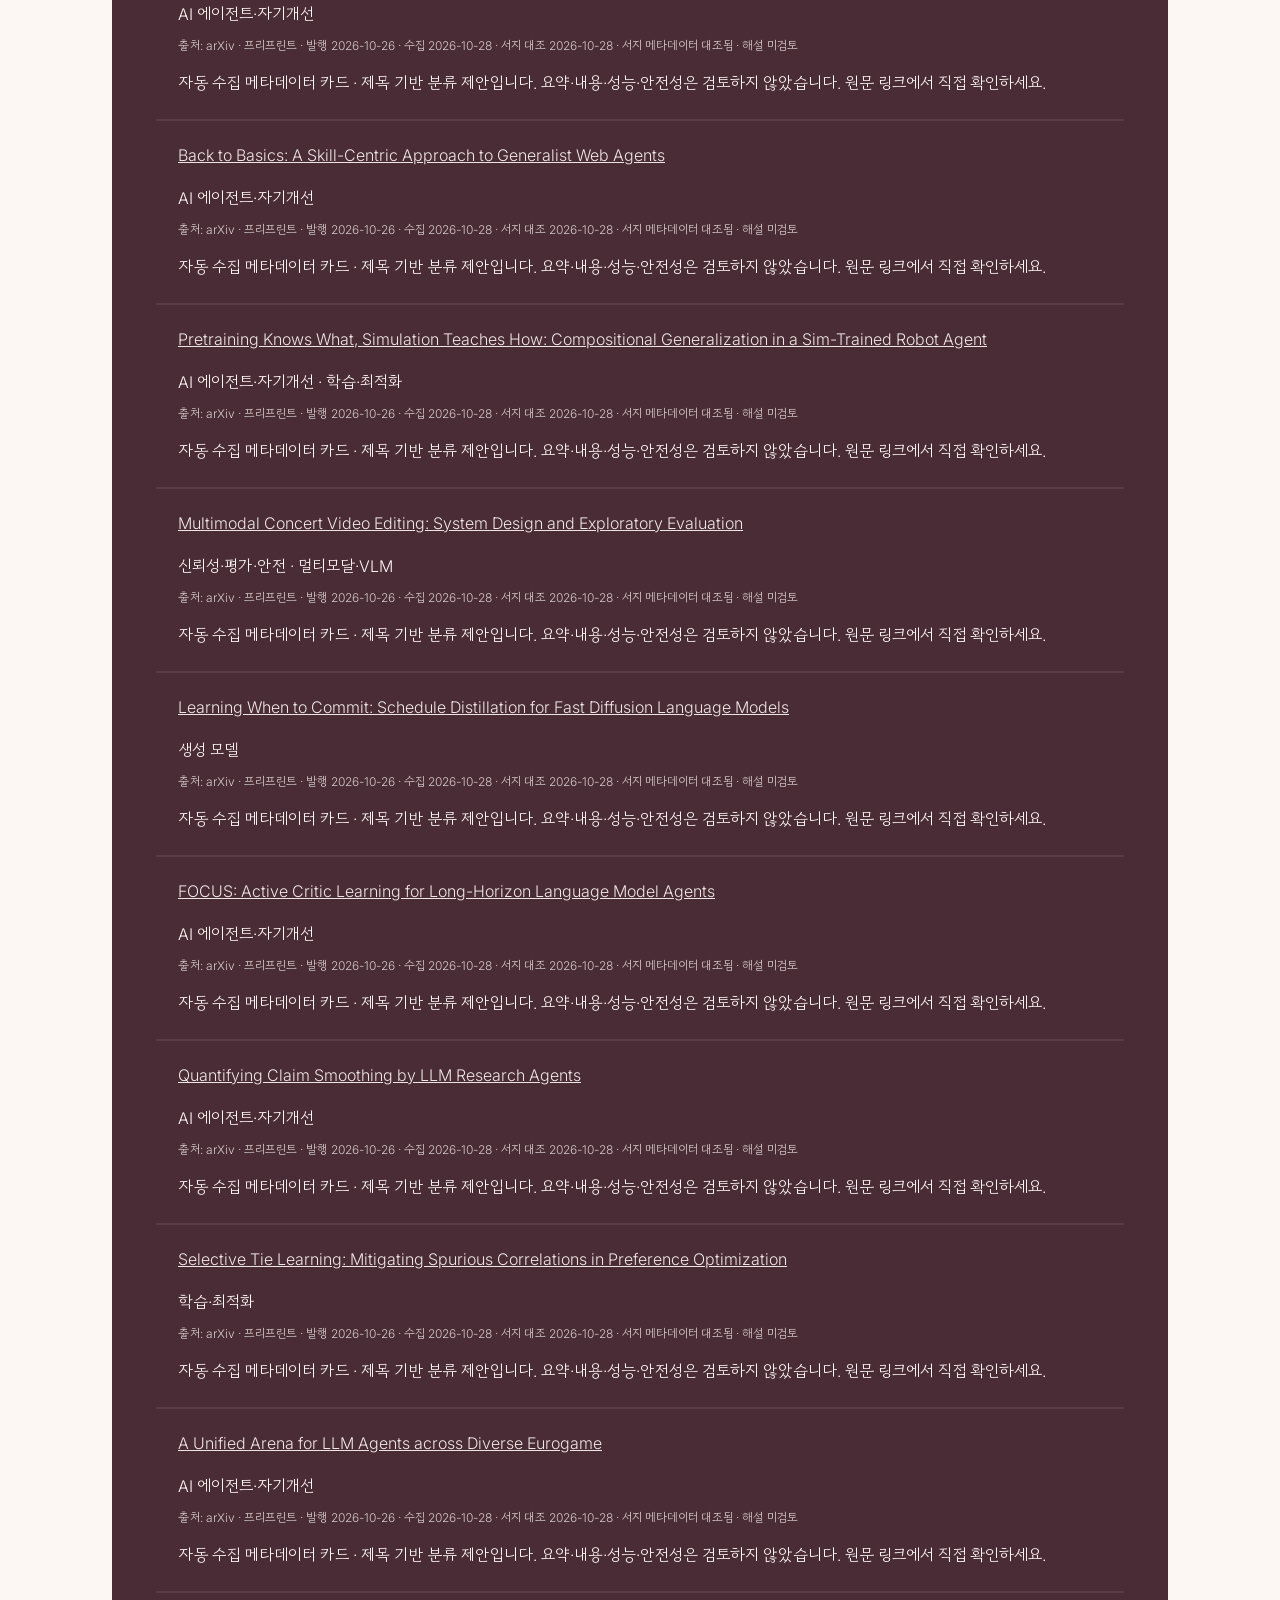
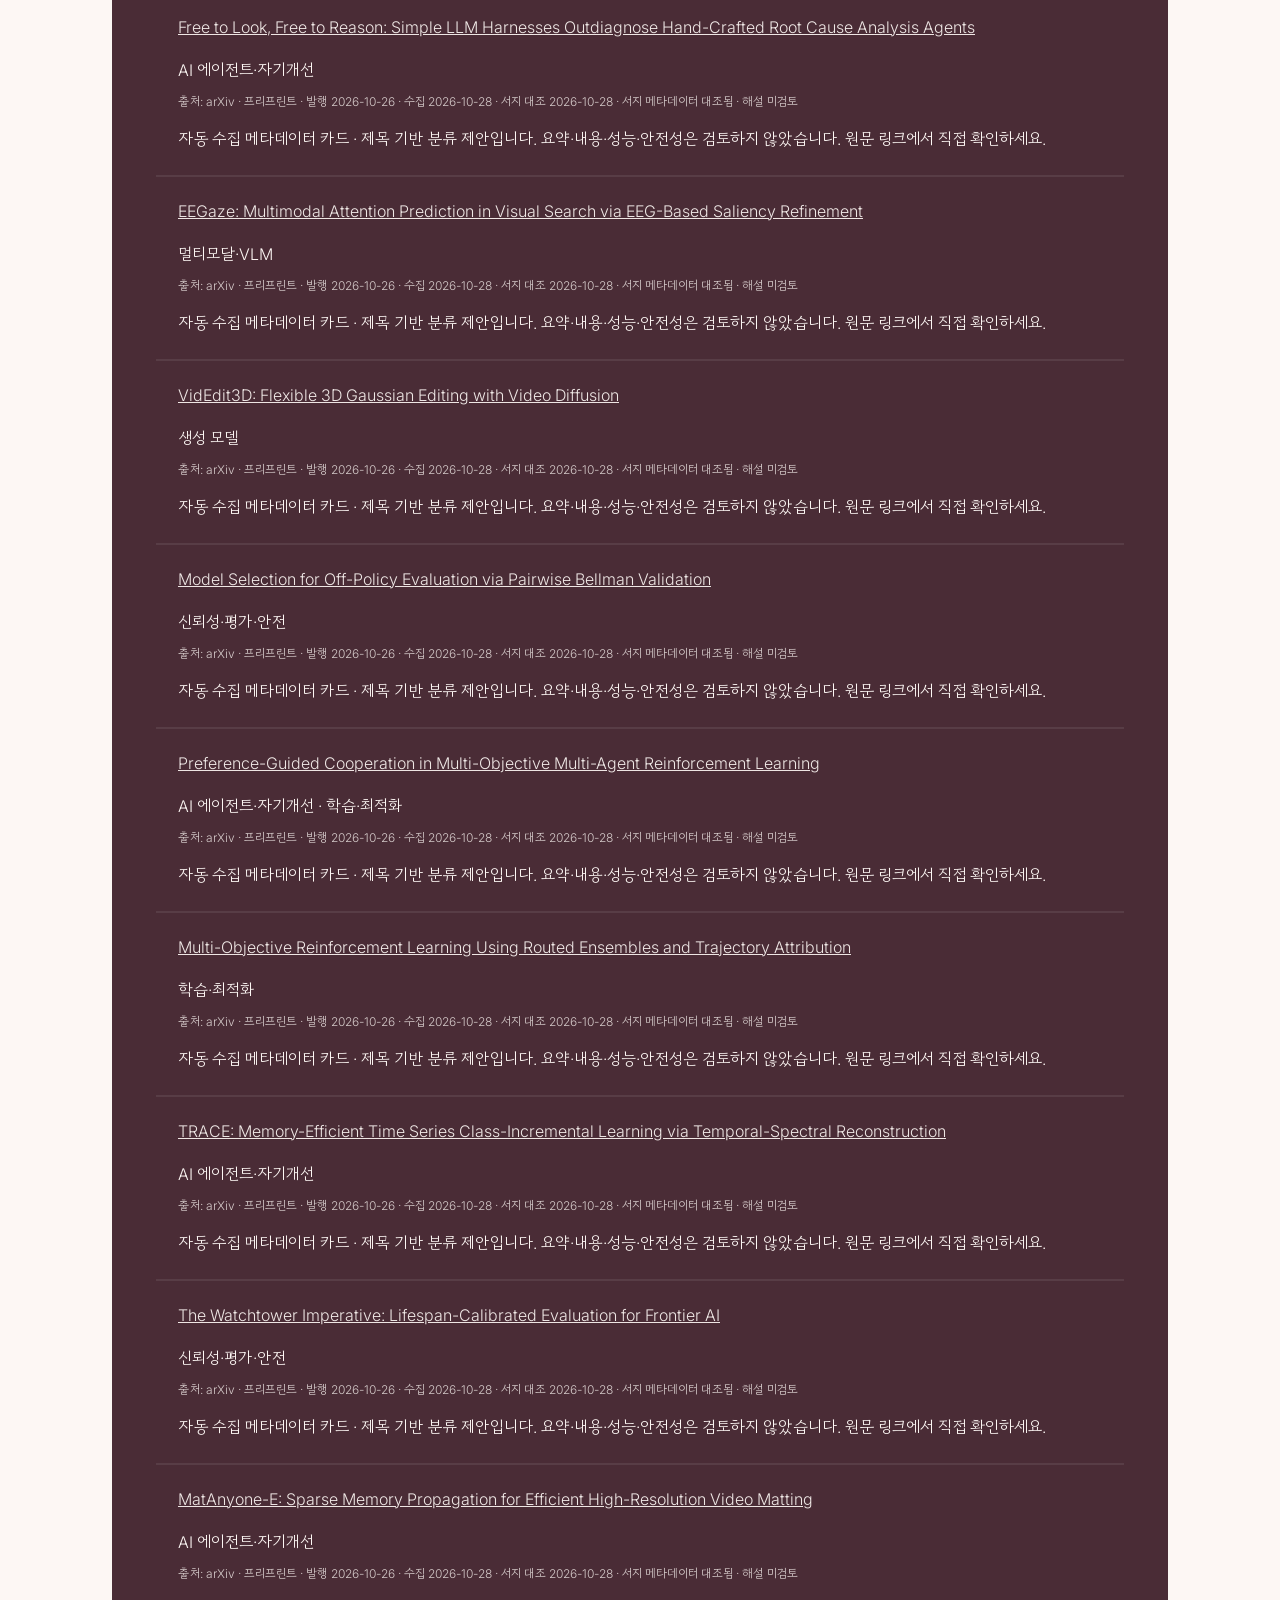
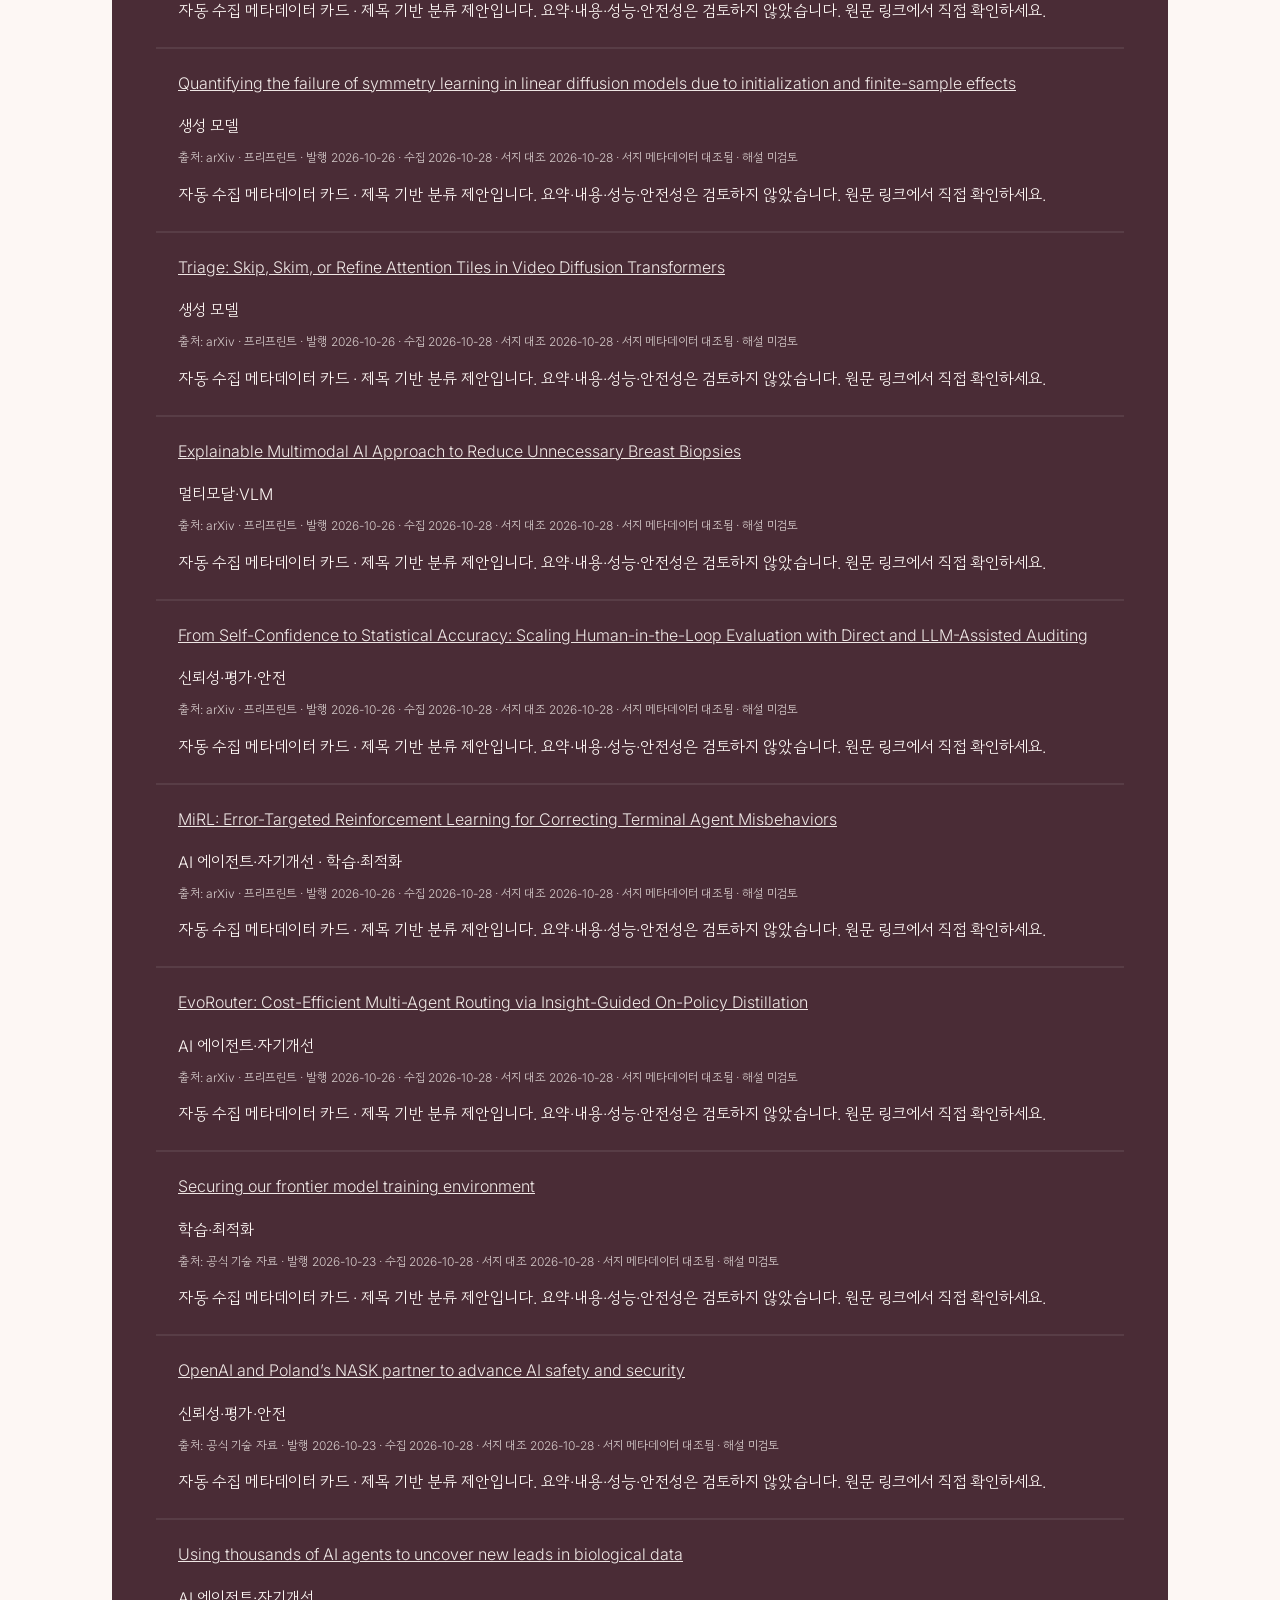
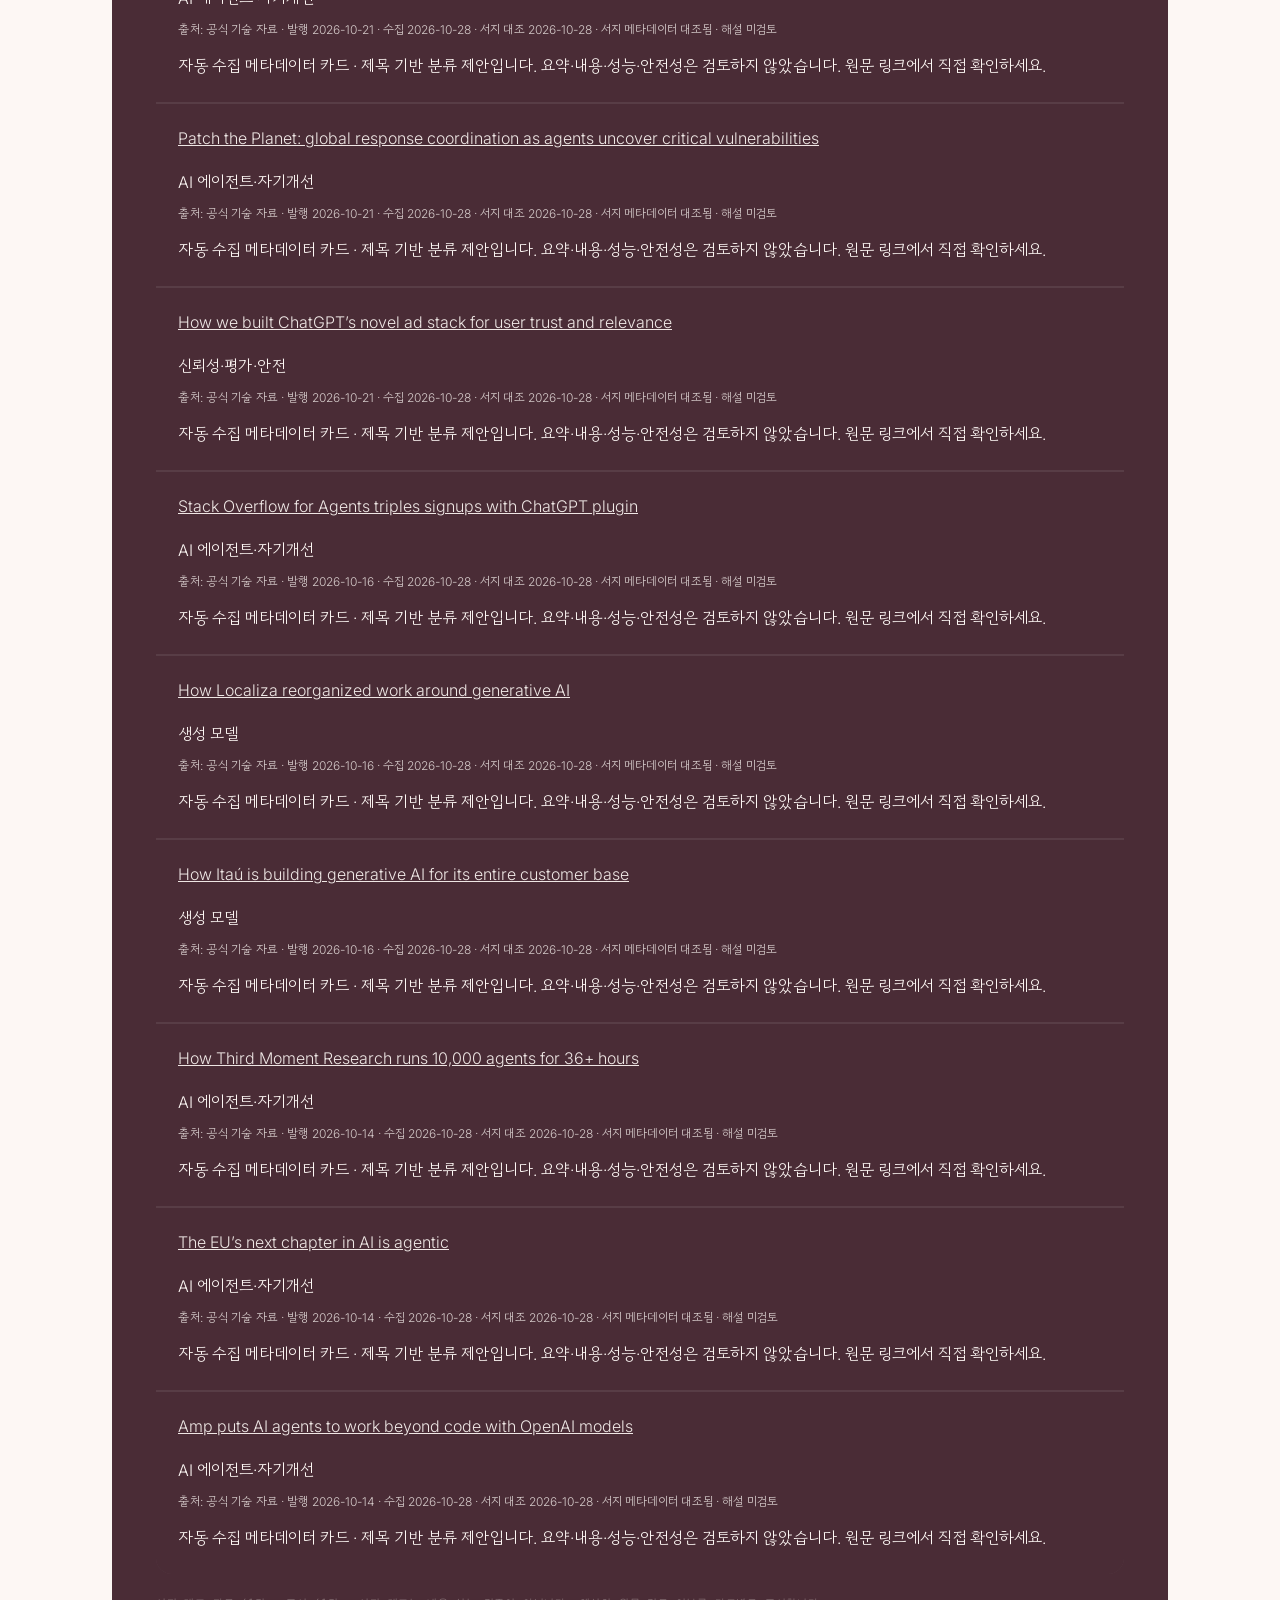
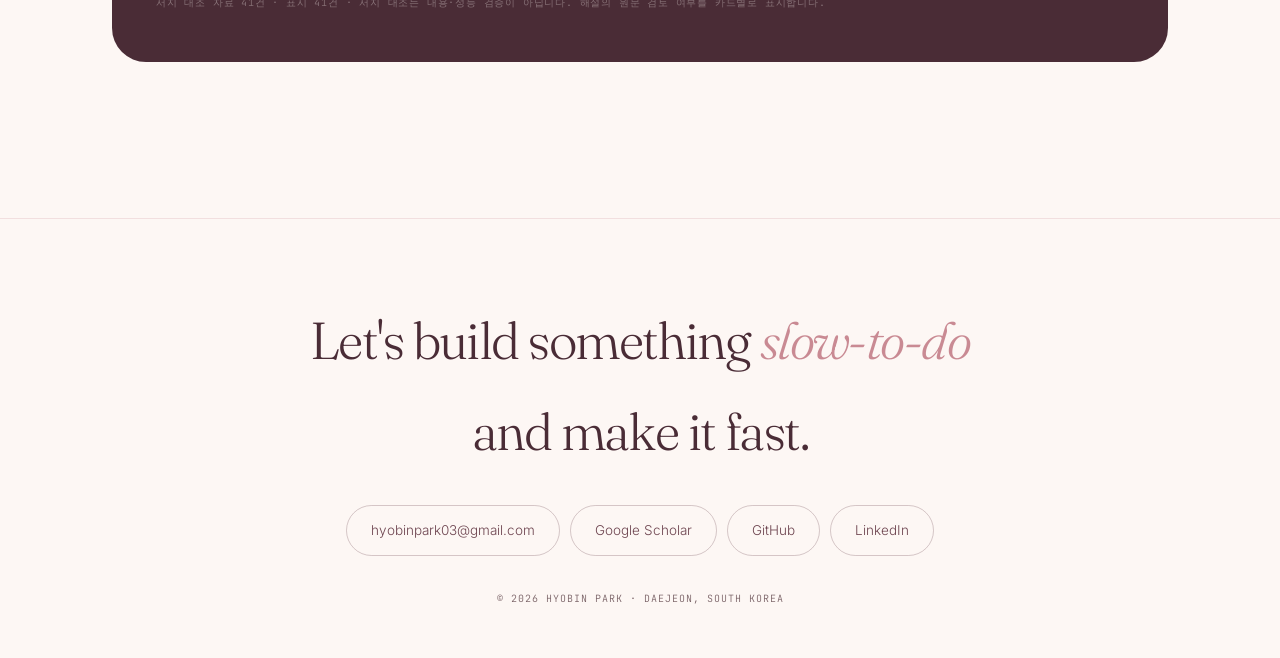
==== commit c3565b6b: "Add bilingual VORAFuel project with selected forecast replay films" ====
--- a/index.html
+++ b/index.html
@@ -420,11 +420,26 @@
   <div class="wrap">
     <div class="sec-head">
       <span class="mono">03 — Flagship Work</span>
-      <h2><span data-en>Three projects with their own room</span><span data-ko>독립된 방을 가진 세 개의 프로젝트</span></h2>
-      <p><span data-en>Everything else is grouped by domain. These three get a full page each — idea, method, and a demo you can actually play with.</span><span data-ko>나머지는 분야별로 묶여 있고, 이 셋은 각각 전용 페이지를 가집니다 — 아이디어, 방법론, 직접 만져볼 수 있는 데모까지.</span></p>
+      <h2><span data-en>Selected projects, from idea to experience</span><span data-ko>아이디어에서 경험으로, 대표 프로젝트</span></h2>
+      <p><span data-en>Explore the problem, the method, and the result through each project's own page.</span><span data-ko>프로젝트별 전용 페이지에서 문제 정의, 방법론과 결과를 확인할 수 있습니다.</span></p>
     </div>
     <!-- ▼▼ EDIT: 대표 프로젝트 3개 ▼▼ -->
     <div class="feat">
+
+      <article class="proj">
+        <div class="proj-body">
+          <span class="badge pub">Research Prototype · Maritime AI</span>
+          <h3>VORAFuel</h3>
+          <div class="krsub"><span data-en>Observation-aware ship fuel forecasting</span><span data-ko>관측 가용성을 고려한 선박 연료소모량 예측</span></div>
+          <p><span data-en><b>Why:</b> Anticipate fuel demand despite delayed and missing observations.<br><b>Method:</b> Learn time–variable relations and decode fuel paths under operating conditions.<br><b>Contribution:</b> Connect data quality control, weather integration and interval-to-total forecasting.</span><span data-ko><b>필요성:</b> 관측 지연·결측 상황에서도 연료 수요를 미리 판단합니다.<br><b>제안:</b> 시간·변수 관계와 운항조건을 결합해 소비 경로를 예측합니다.<br><b>기여:</b> 자료 정제·기상 정합부터 구간·누적 소비 예측까지 연결합니다.</span></p>
+          <a class="proj-link" id="vorafuelLink" href="projects/vorafuel/"><span data-en>Watch selected forecasts &amp; explore the method</span><span data-ko>선정 예측 영상과 방법론 보기</span> →</a>
+        </div>
+        <div class="demo" style="background:#071820">
+          <div class="demo-label mono" style="color:#63efc4"><span data-en>Selected replay · not aggregate evidence</span><span data-ko>선정 사례 재생 · 전체 성능과 구분</span></div>
+          <video id="vorafuelFilm" controls playsinline preload="metadata" poster="projects/vorafuel/assets/poster-en.jpg" style="width:100%;display:block;border-radius:12px;margin:12px 0" aria-label="VORAFuel selected forecast demonstrations"><source src="projects/vorafuel/assets/vorafuel-en.mp4" type="video/mp4"></video>
+          <div class="demo-bar" style="color:#9eb6c2"><span data-en>Observed track · past input · forecast + GT</span><span data-ko>실측 항적 · 과거 입력 · 예측과 정답</span></div>
+        </div>
+      </article>
 
       <article class="proj">
         <div class="proj-body">
@@ -601,6 +616,8 @@
   document.documentElement.lang = l;
   document.querySelectorAll('.lang button').forEach(b => b.classList.remove('on'));
   btn.classList.add('on');
+  const fuelFilm=document.getElementById('vorafuelFilm');
+  if(fuelFilm){fuelFilm.pause();fuelFilm.src='projects/vorafuel/assets/vorafuel-'+l+'.mp4';fuelFilm.poster='projects/vorafuel/assets/poster-'+l+'.jpg';document.getElementById('vorafuelLink').href='projects/vorafuel/?lang='+l;}
 }
 
 /* 구제 로직 — 슬롯 "바깥"에 실수로 넣은 이미지를 앞의 빈 슬롯 안으로 자동 이동 */
@@ -718,6 +735,7 @@
 /* ── GitHub integration ─────────────────────────────── */
 document.getElementById('ghLink').href = `https://github.com/${GITHUB_USERNAME}`;
 const chart = document.getElementById('ghChart');
+if(chart){
 chart.src = `https://ghchart.rshah.org/C98A93/${GITHUB_USERNAME}`;
 chart.onerror = () => {
   const ph = document.createElement('div');
@@ -725,9 +743,10 @@
   ph.textContent = 'CONTRIBUTION GRAPH · CONNECT GITHUB TO ACTIVATE';
   chart.replaceWith(ph);
 };
+}
 
 const box = document.getElementById('repos');
-fetch(`https://api.github.com/users/${GITHUB_USERNAME}/repos?per_page=100&sort=updated`)
+if(box) fetch(`https://api.github.com/users/${GITHUB_USERNAME}/repos?per_page=100&sort=updated`)
   .then(r => r.ok ? r.json() : Promise.reject(r.status))
   .then(all => {
     let list = all.filter(r => !r.fork);
@@ -751,7 +770,7 @@
       <a href="https://github.com/${GITHUB_USERNAME}" target="_blank"
          style="color:var(--plum);border-bottom:1px solid var(--rose)">github.com/${GITHUB_USERNAME}</a>
       에서 직접 확인해 주세요.</div>`;
-    document.getElementById('ghCap').textContent = 'CONTRIBUTION ACTIVITY · @' + GITHUB_USERNAME.toUpperCase();
+    if(document.getElementById('ghCap')) document.getElementById('ghCap').textContent = 'CONTRIBUTION ACTIVITY · @' + GITHUB_USERNAME.toUpperCase();
   });
 </script>
 <script src="scripts/trends-ui.js" defer></script>
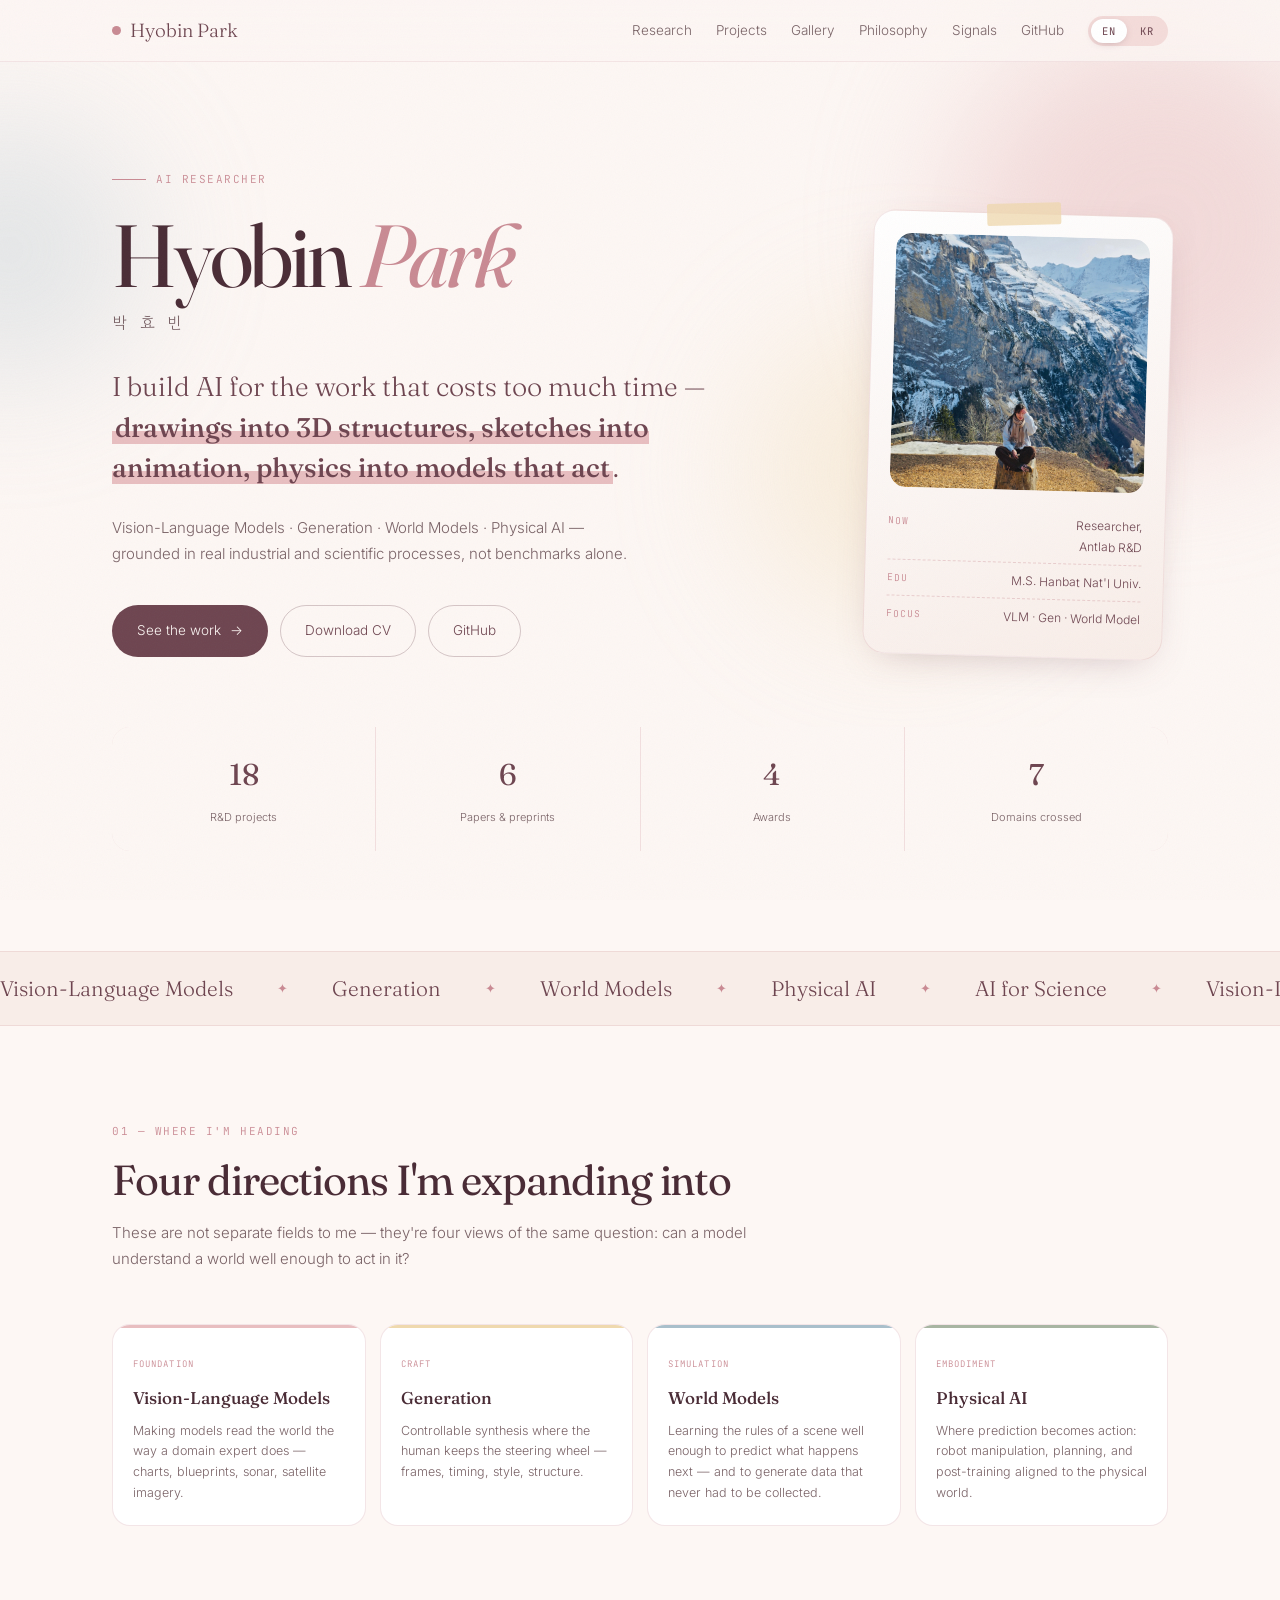
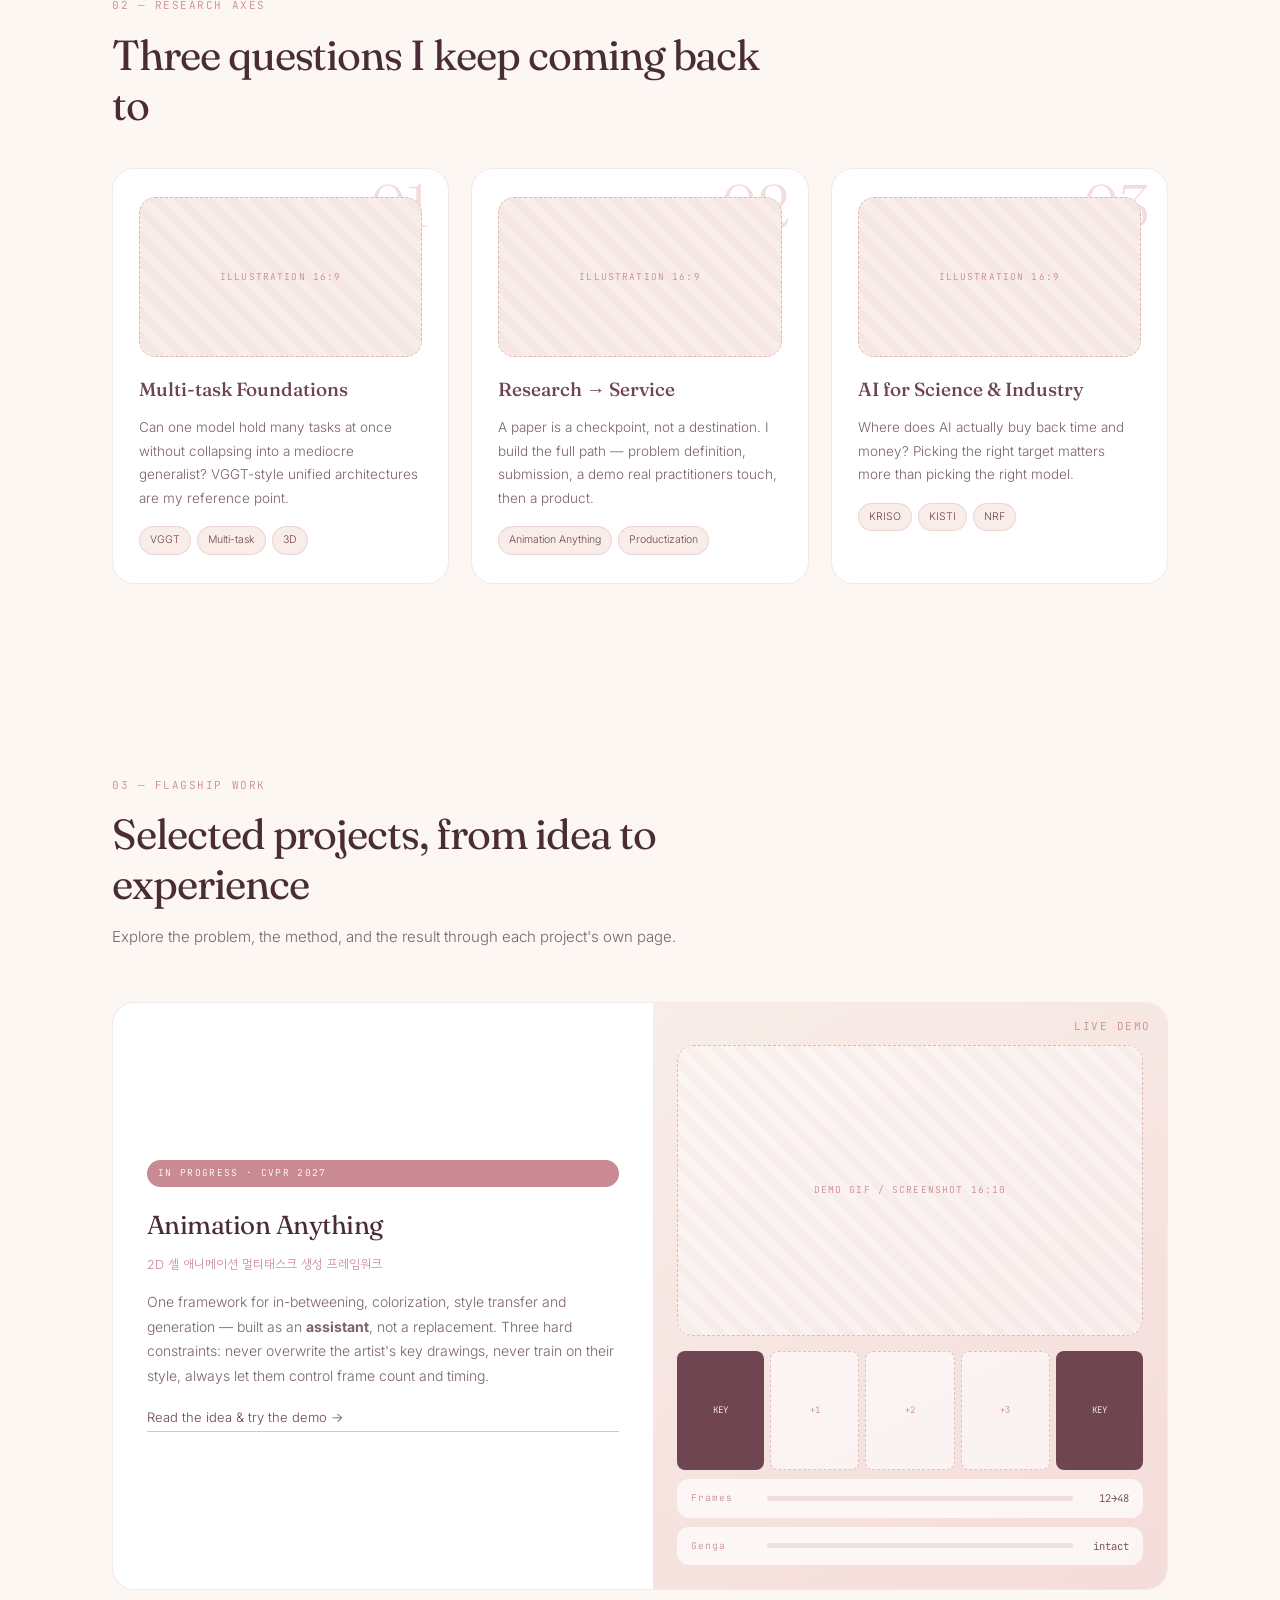
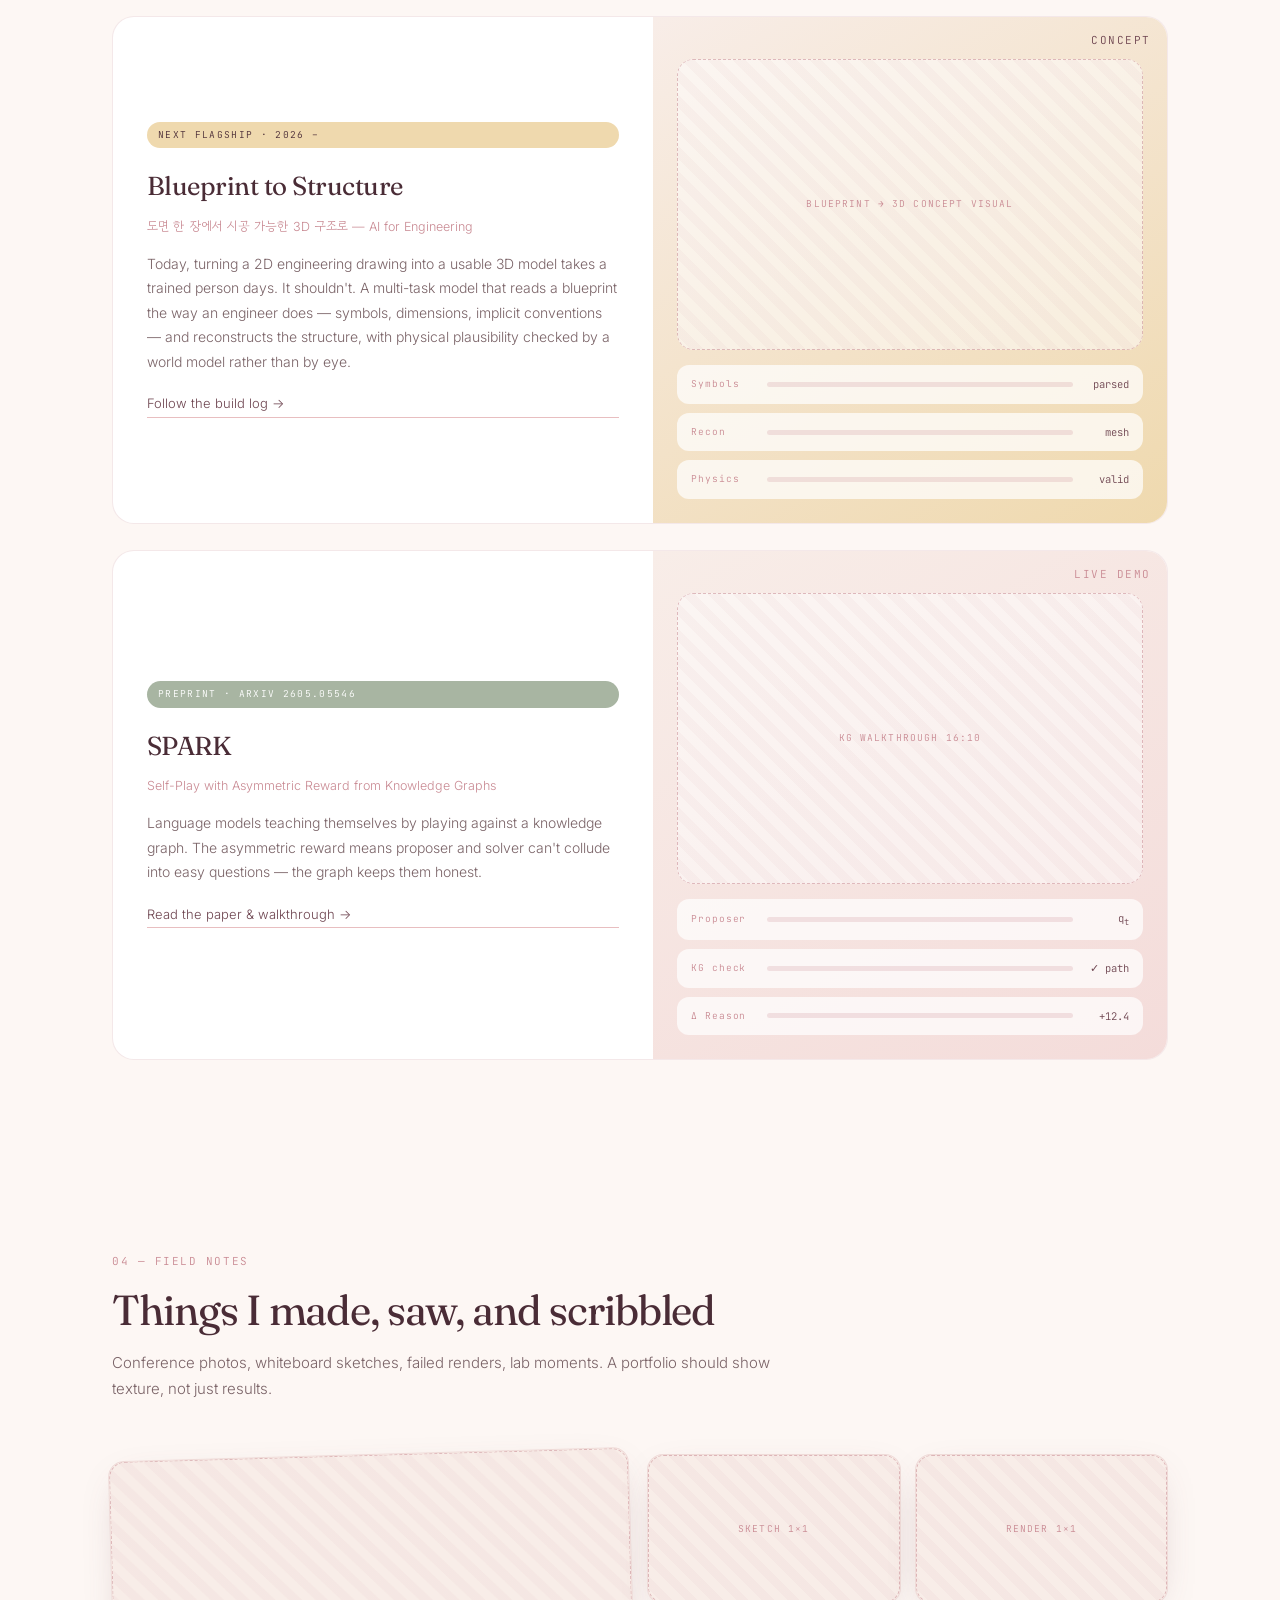
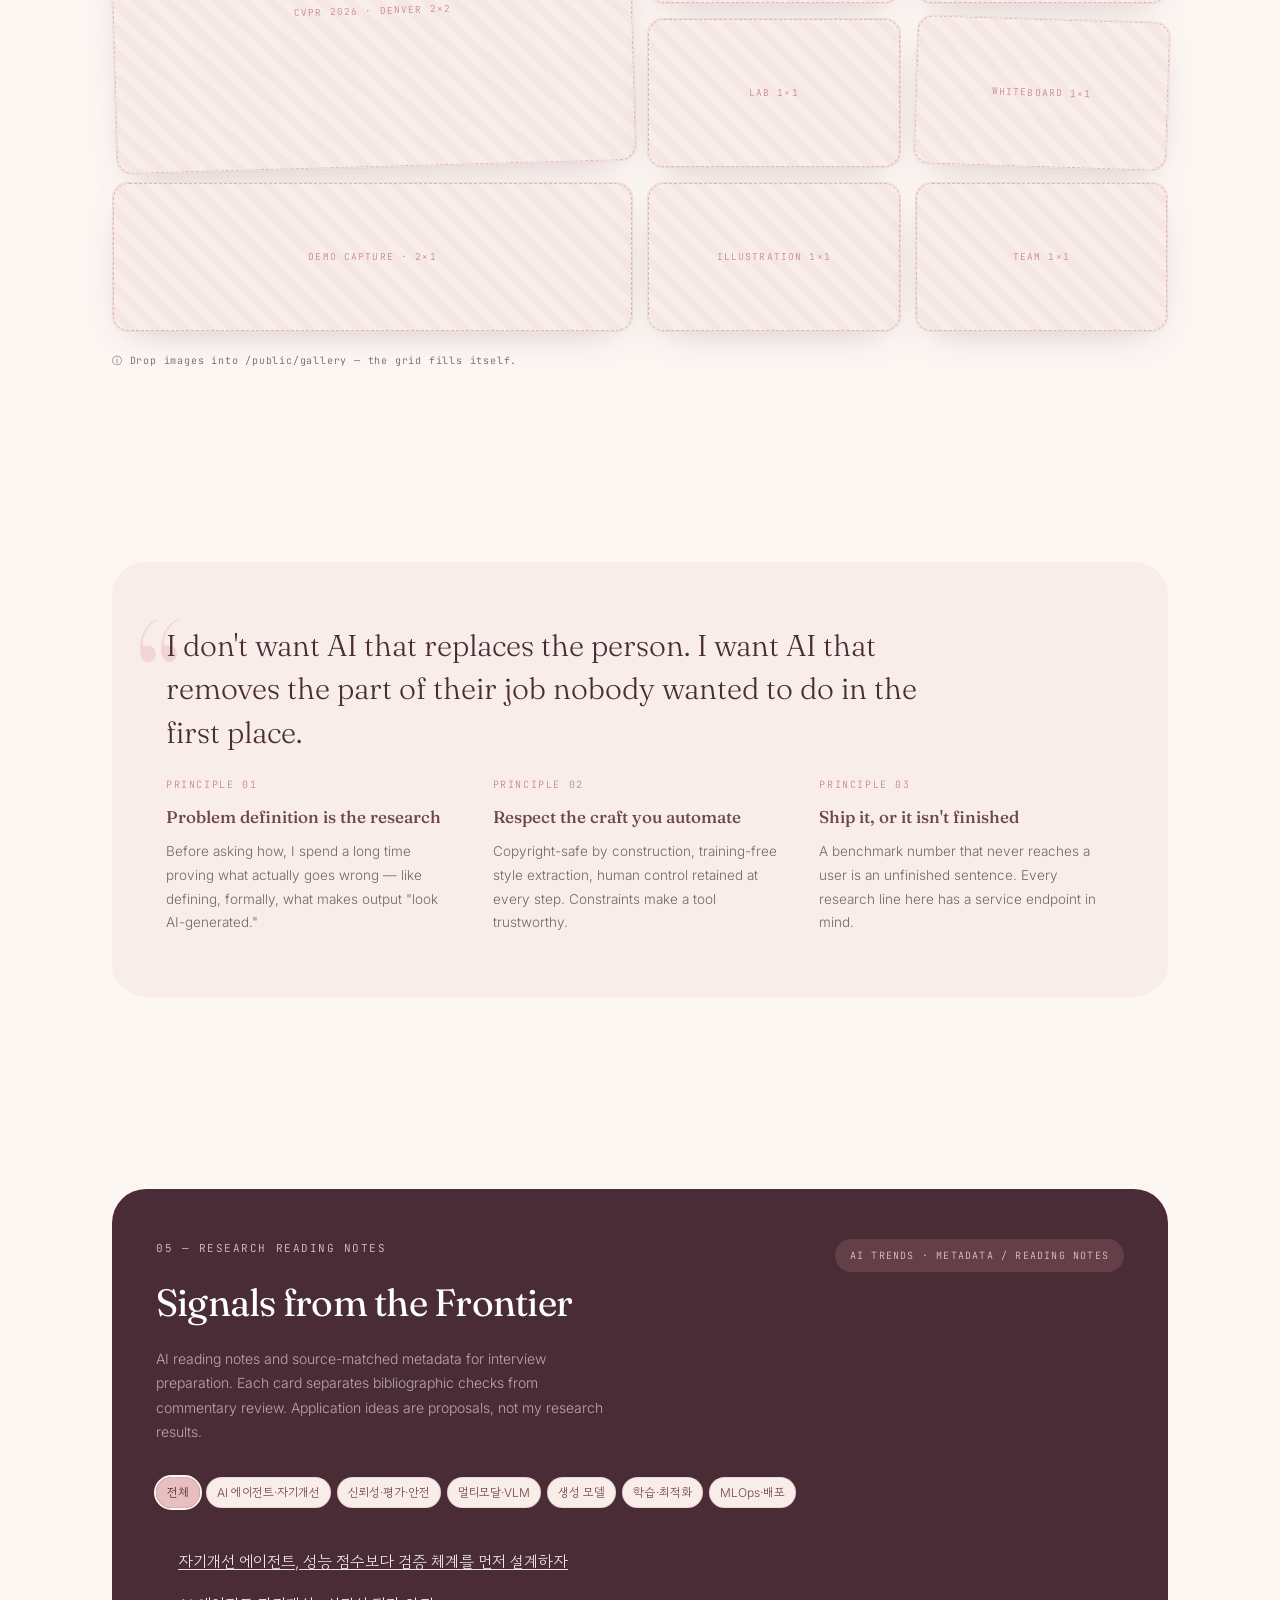
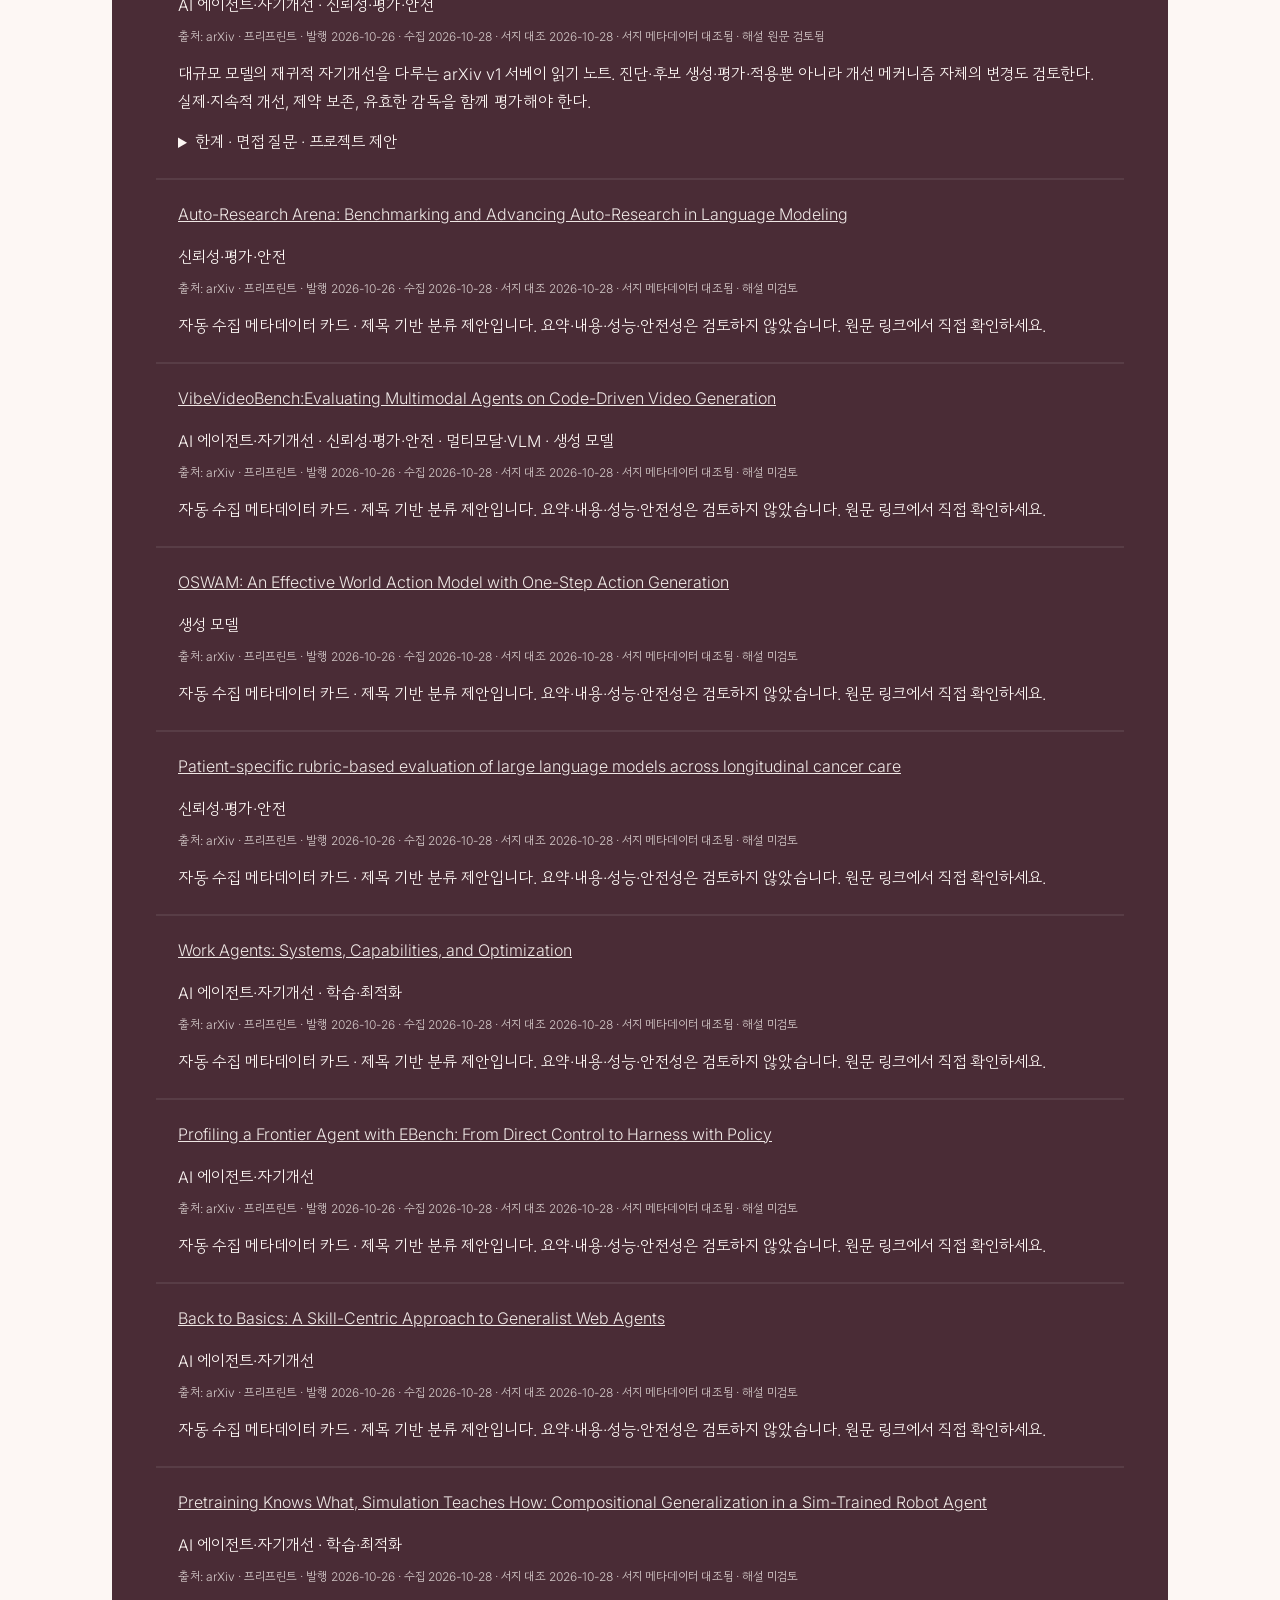
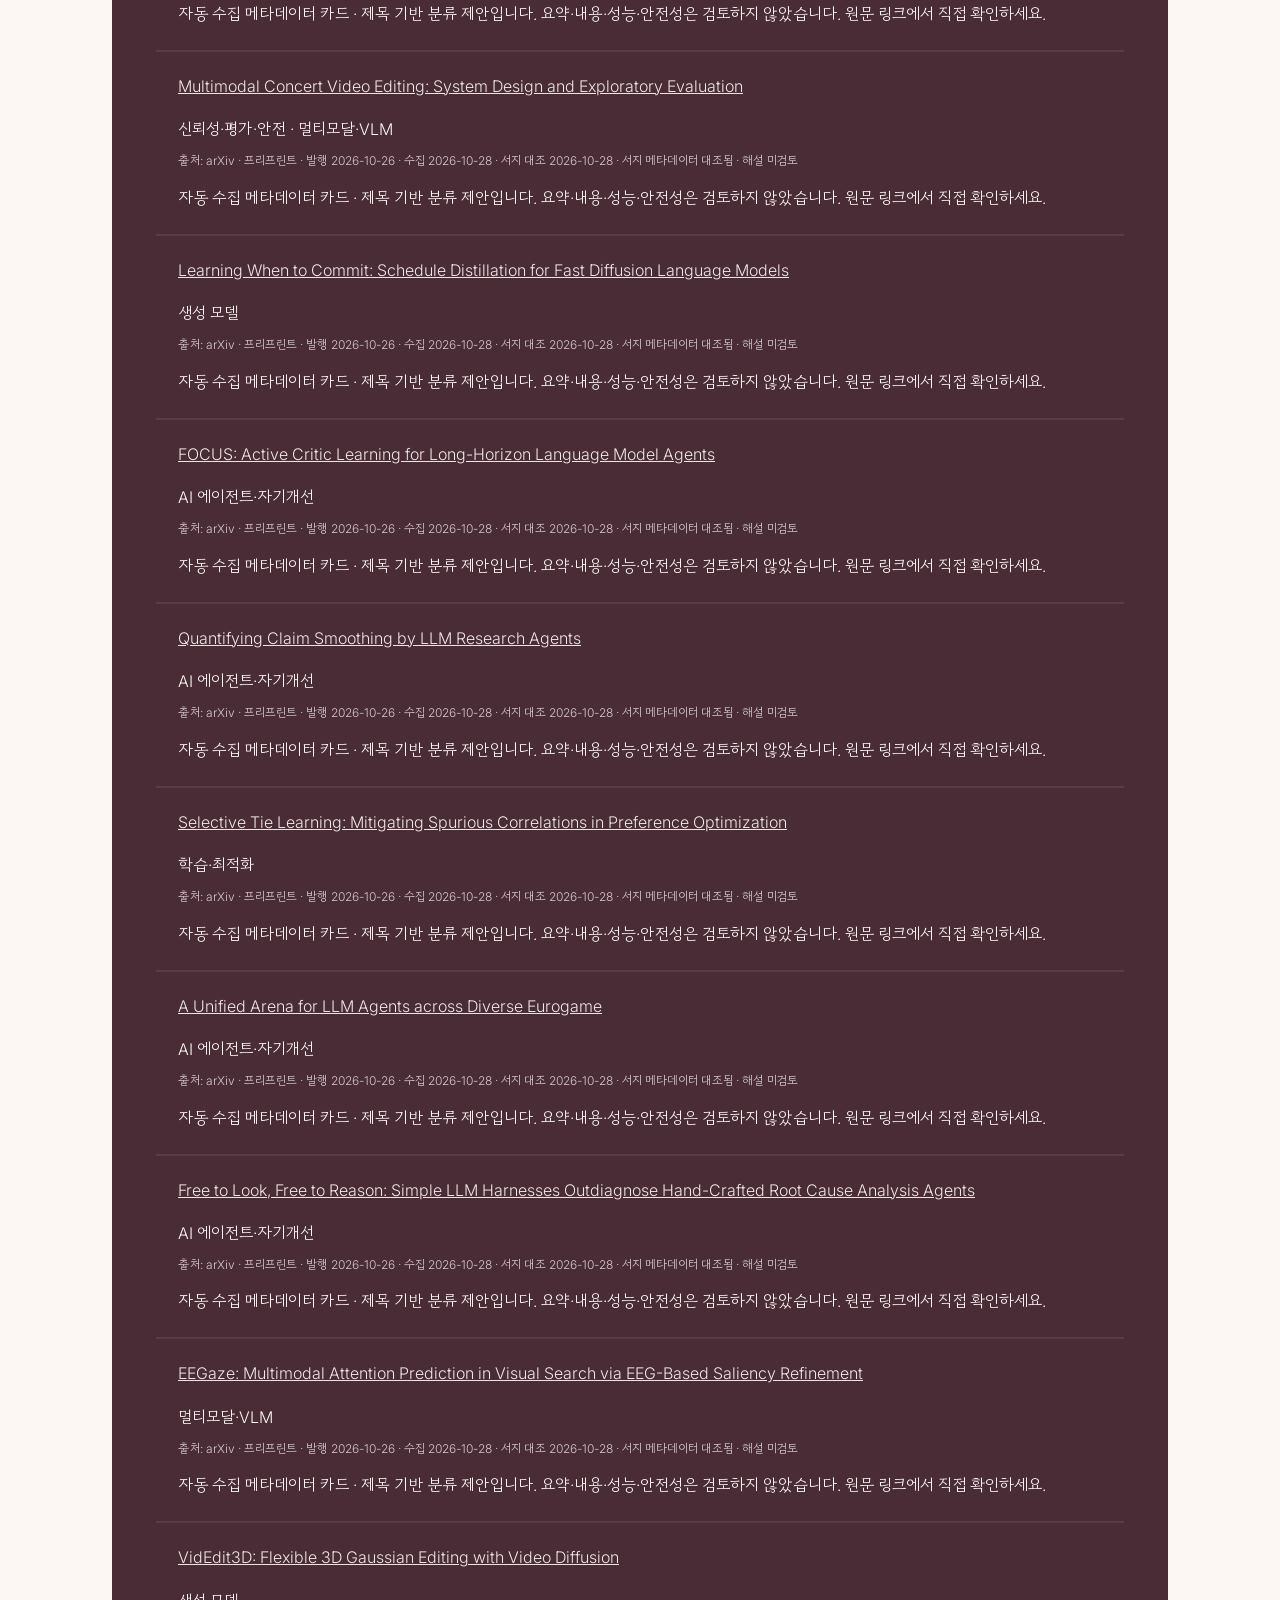
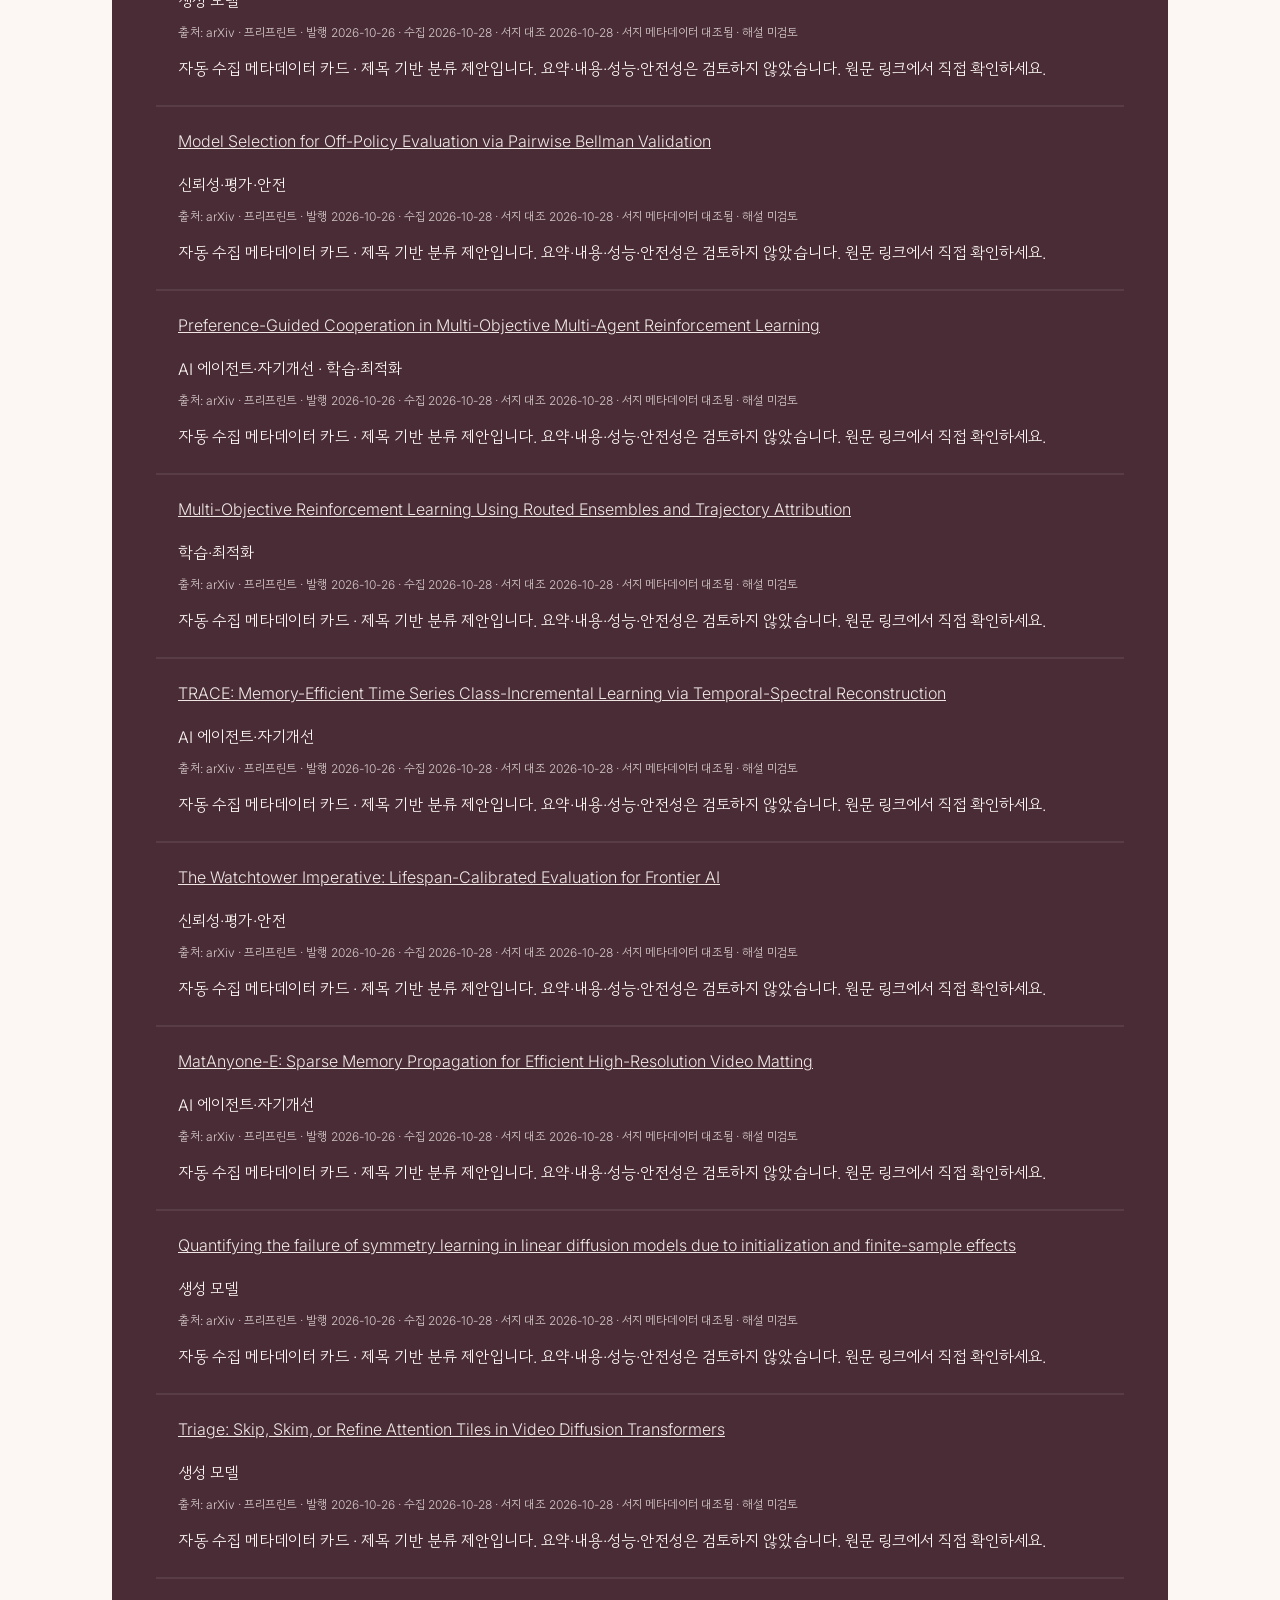
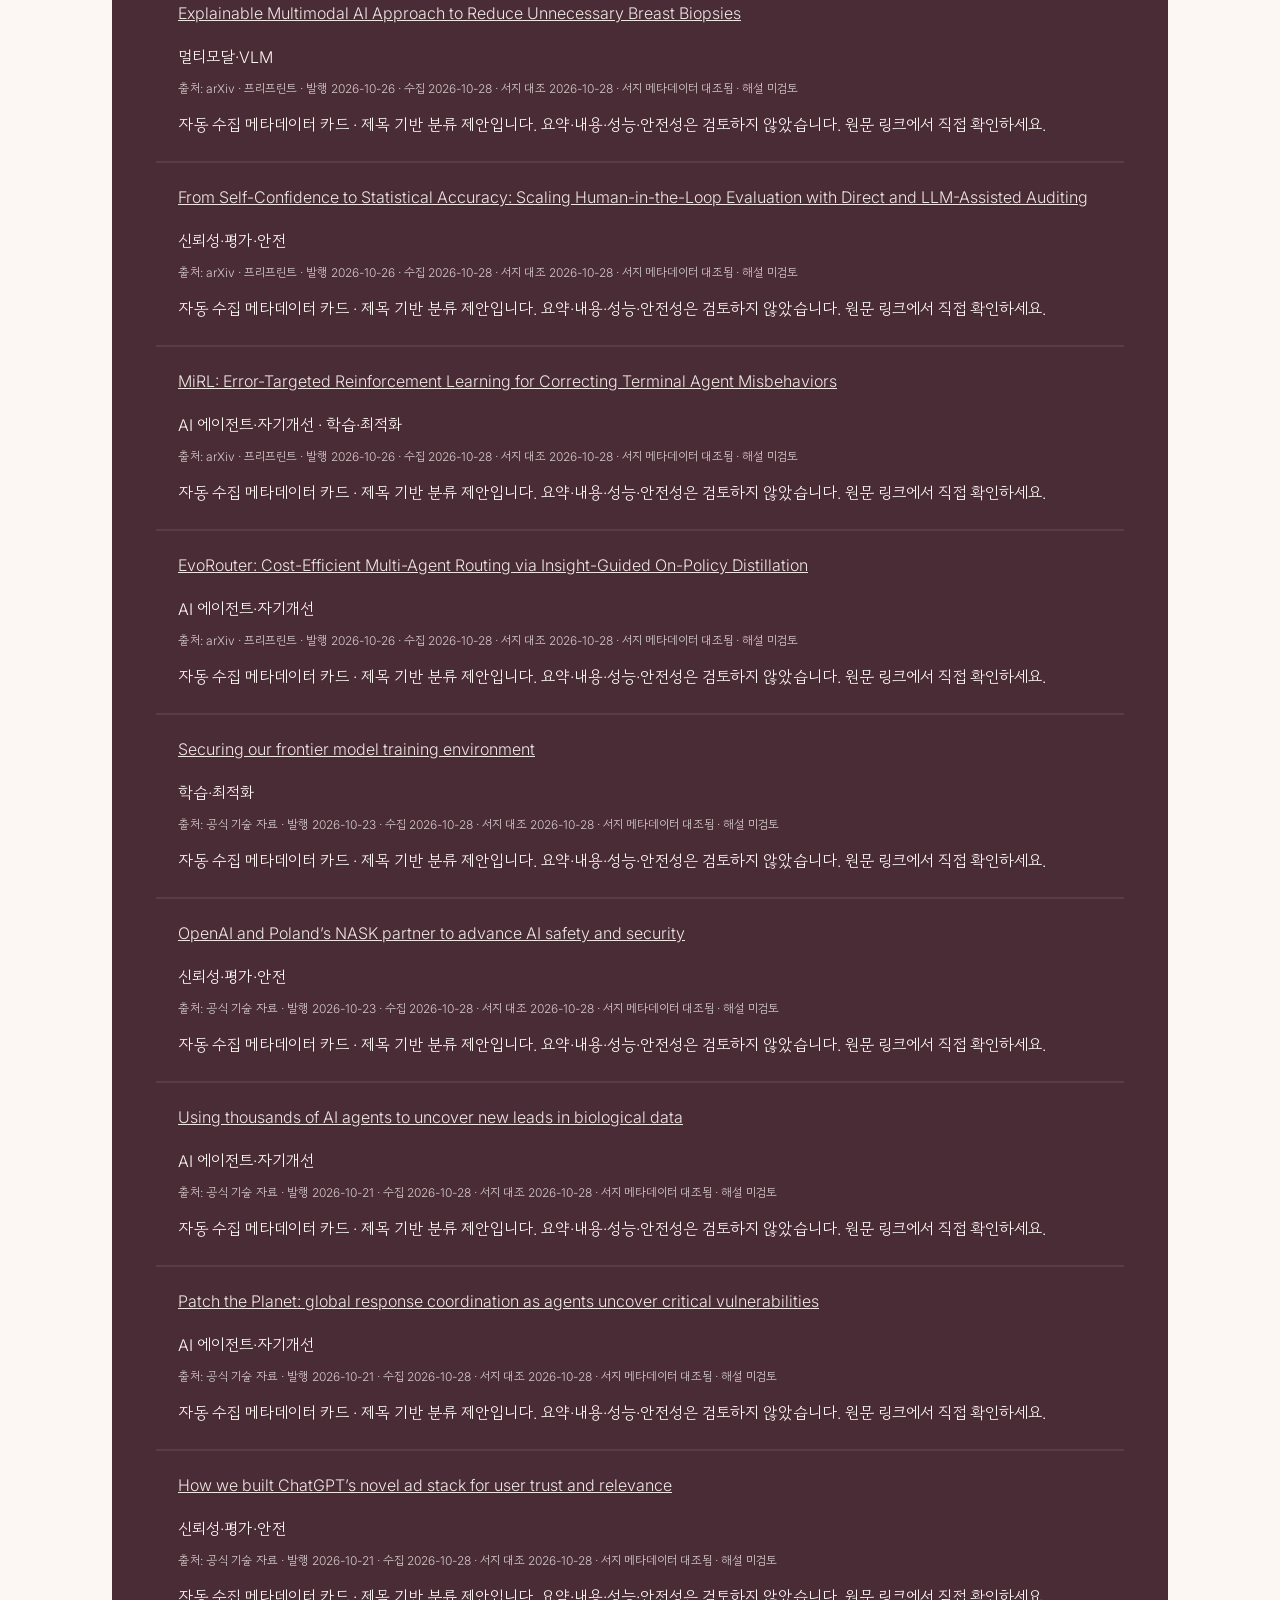
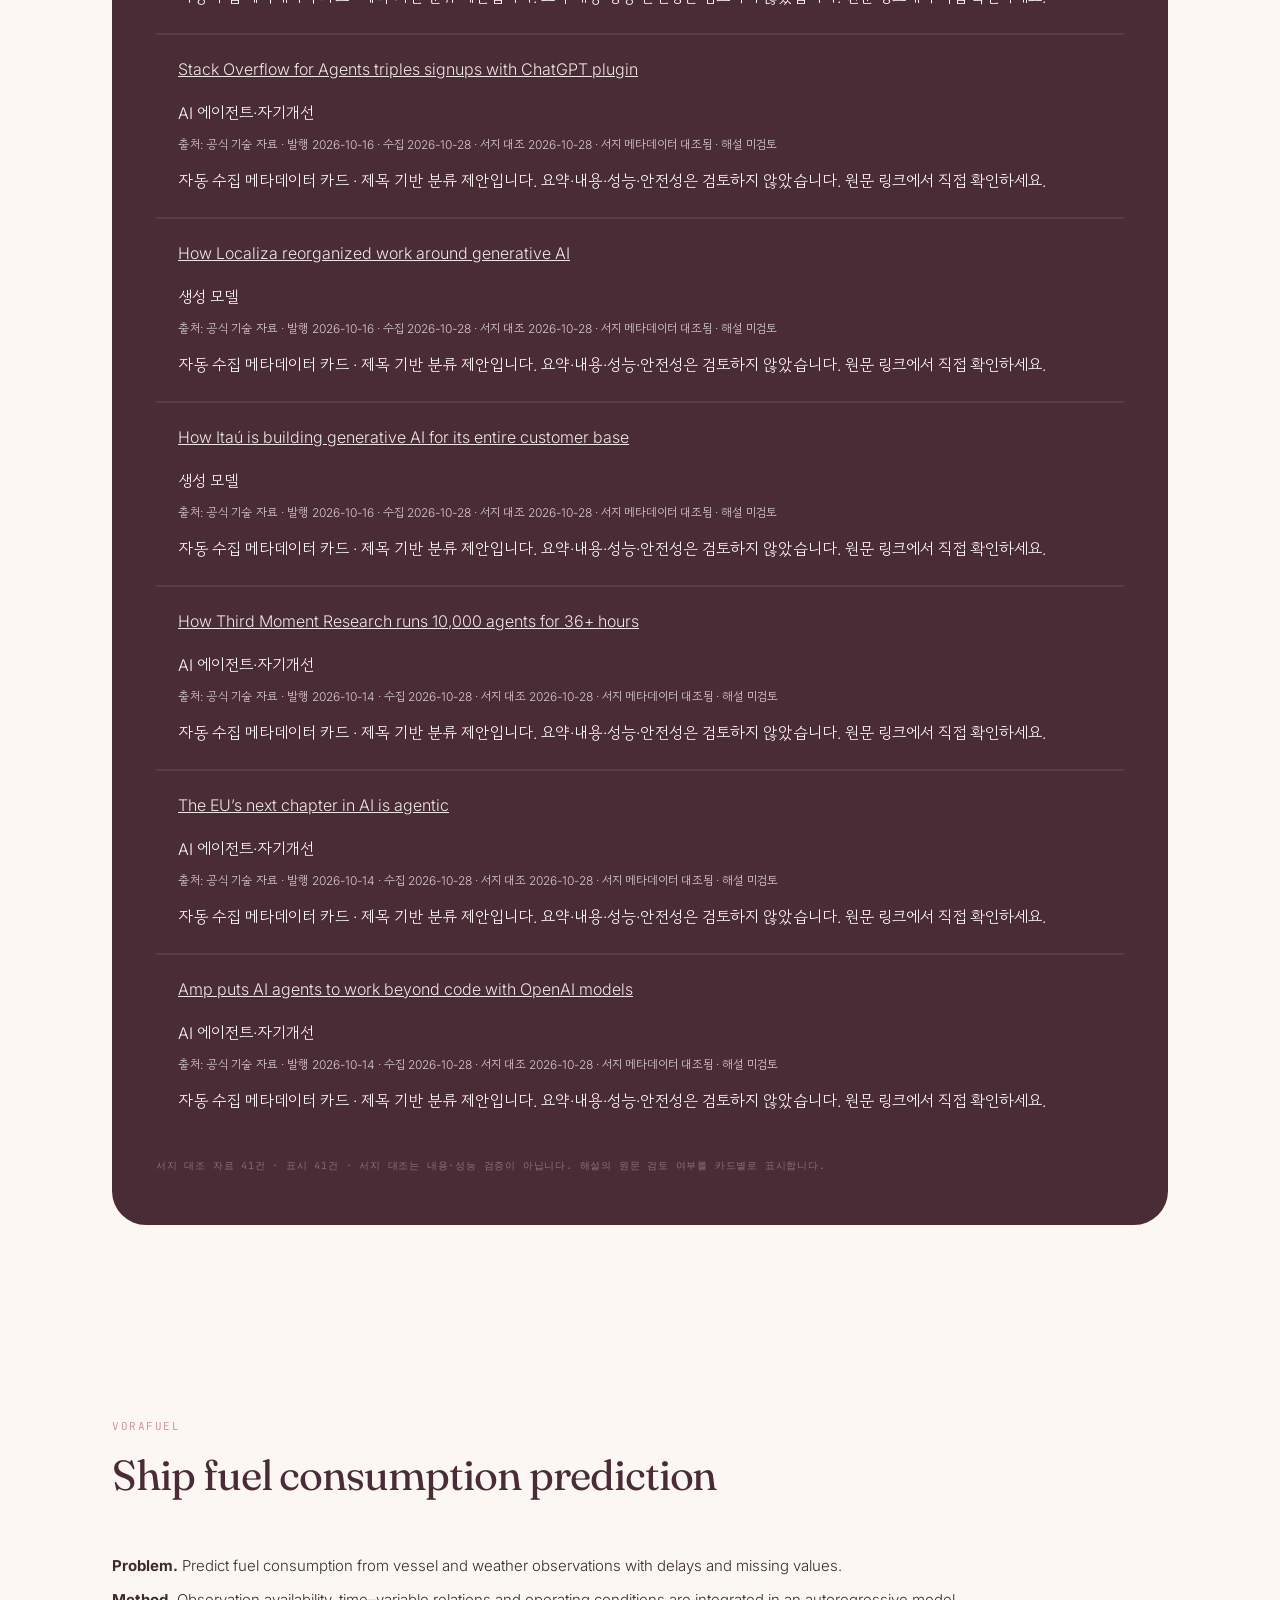
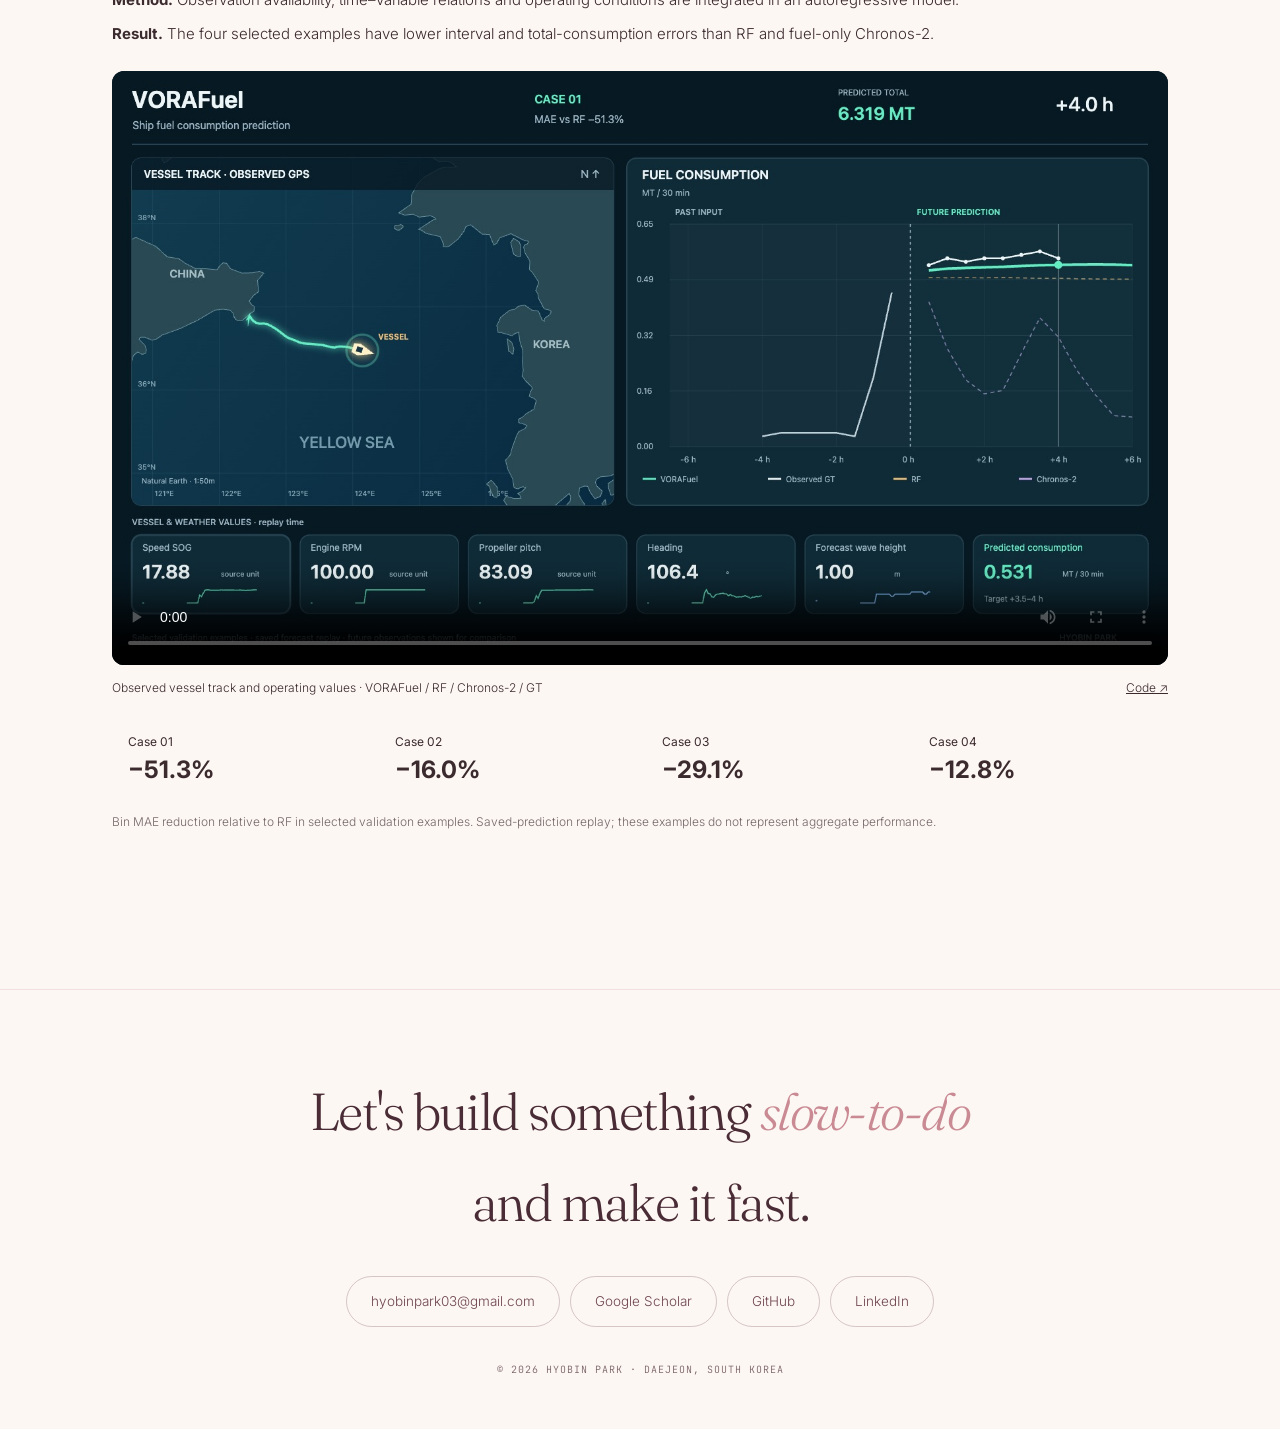
==== commit c57620c1: "Embed result films in existing portfolio with geographic vessel replay" ====
--- a/index.html
+++ b/index.html
@@ -275,6 +275,7 @@
   .wrap{padding:0 22px}
   .exp{grid-template-columns:1fr}
 }
+.fuel-results{scroll-margin-top:80px}.fuel-summary{margin:16px 0 24px}.fuel-summary p{margin:7px 0;font-size:15px;line-height:1.8}.fuel-results video{display:block;width:100%;background:#071923;border-radius:12px;border:1px solid var(--line)}.fuel-meta{display:flex;justify-content:space-between;gap:20px;margin:12px 0;font-size:12px}.fuel-meta a{white-space:nowrap}.fuel-case-results{display:grid;grid-template-columns:repeat(4,1fr);gap:12px;margin:20px 0 12px}.fuel-case-results button{cursor:pointer;text-align:left;color:inherit;background:transparent;font-family:inherit;padding:16px;border:1px solid var(--line);border-radius:10px;font-size:12px}.fuel-case-results b{display:block;font-size:24px;margin-top:6px}.fuel-case-results button:hover{background:#eee5e6}.fuel-case-results button:focus-visible{outline:2px solid var(--plum)}.fuel-caption{font-size:12px;line-height:1.7;opacity:.7}@media(max-width:640px){.fuel-case-results{grid-template-columns:repeat(2,1fr)}.fuel-meta{flex-direction:column}}
 </style>
 <link rel="stylesheet" href="styles/trends.css">
 </head>
@@ -428,21 +429,6 @@
 
       <article class="proj">
         <div class="proj-body">
-          <span class="badge pub">Research Prototype · Maritime AI</span>
-          <h3>VORAFuel</h3>
-          <div class="krsub"><span data-en>Observation-aware ship fuel forecasting</span><span data-ko>관측 가용성을 고려한 선박 연료소모량 예측</span></div>
-          <p><span data-en><b>Why:</b> Anticipate fuel demand despite delayed and missing observations.<br><b>Method:</b> Learn time–variable relations and decode fuel paths under operating conditions.<br><b>Contribution:</b> Connect data quality control, weather integration and interval-to-total forecasting.</span><span data-ko><b>필요성:</b> 관측 지연·결측 상황에서도 연료 수요를 미리 판단합니다.<br><b>제안:</b> 시간·변수 관계와 운항조건을 결합해 소비 경로를 예측합니다.<br><b>기여:</b> 자료 정제·기상 정합부터 구간·누적 소비 예측까지 연결합니다.</span></p>
-          <a class="proj-link" id="vorafuelLink" href="projects/vorafuel/"><span data-en>Watch selected forecasts &amp; explore the method</span><span data-ko>선정 예측 영상과 방법론 보기</span> →</a>
-        </div>
-        <div class="demo" style="background:#071820">
-          <div class="demo-label mono" style="color:#63efc4"><span data-en>Selected replay · not aggregate evidence</span><span data-ko>선정 사례 재생 · 전체 성능과 구분</span></div>
-          <video id="vorafuelFilm" controls playsinline preload="metadata" poster="projects/vorafuel/assets/poster-en.jpg" style="width:100%;display:block;border-radius:12px;margin:12px 0" aria-label="VORAFuel selected forecast demonstrations"><source src="projects/vorafuel/assets/vorafuel-en.mp4" type="video/mp4"></video>
-          <div class="demo-bar" style="color:#9eb6c2"><span data-en>Observed track · past input · forecast + GT</span><span data-ko>실측 항적 · 과거 입력 · 예측과 정답</span></div>
-        </div>
-      </article>
-
-      <article class="proj">
-        <div class="proj-body">
           <span class="badge now">In Progress · CVPR 2027</span>
           <h3>Animation Anything</h3>
           <div class="krsub">2D 셀 애니메이션 멀티태스크 생성 프레임워크</div>
@@ -573,6 +559,23 @@
   </div>
 </section>
 
+<section id="github" class="fuel-results">
+  <div class="wrap">
+    <div class="sec-head"><span class="mono">VORAFuel</span><h2><span data-en>Ship fuel consumption prediction</span><span data-ko>선박 연료소모량 예측</span></h2></div>
+    <div class="fuel-summary">
+      <p><span data-en><b>Problem.</b> Predict fuel consumption from vessel and weather observations with delays and missing values.</span><span data-ko><b>문제.</b> 관측 지연과 결측이 있는 선박·기상 자료로 연료소모량을 예측합니다.</span></p>
+      <p><span data-en><b>Method.</b> Observation availability, time–variable relations and operating conditions are integrated in an autoregressive model.</span><span data-ko><b>방법.</b> 관측 가용성, 시간·변수 관계와 운항조건을 결합한 자기회귀 모델입니다.</span></p>
+      <p><span data-en><b>Result.</b> The four selected examples have lower interval and total-consumption errors than RF and fuel-only Chronos-2.</span><span data-ko><b>결과.</b> 선정한 네 사례에서 RF·연료 단독 Chronos-2보다 구간 소비량과 총소비량 오차가 낮았습니다.</span></p>
+    </div>
+    <video id="vorafuelFilm" controls playsinline preload="metadata" poster="projects/vorafuel/assets/poster-en.jpg" aria-label="VORAFuel vessel map and fuel prediction results"><source src="projects/vorafuel/assets/vorafuel-en.mp4" type="video/mp4"></video>
+    <div class="fuel-meta"><span data-en>Observed vessel track and operating values · VORAFuel / RF / Chronos-2 / GT</span><span data-ko>실측 항적과 운항 관측값 · VORAFuel / RF / Chronos-2 / 실측 정답</span><a href="https://github.com/hbp001/VORAFuel" target="_blank" rel="noopener">Code ↗</a></div>
+    <div class="fuel-case-results">
+      <button type="button" onclick="seekFuelCase(0)" aria-label="Play case 1">Case 01 <b>−51.3%</b></button><button type="button" onclick="seekFuelCase(1)" aria-label="Play case 2">Case 02 <b>−16.0%</b></button><button type="button" onclick="seekFuelCase(2)" aria-label="Play case 3">Case 03 <b>−29.1%</b></button><button type="button" onclick="seekFuelCase(3)" aria-label="Play case 4">Case 04 <b>−12.8%</b></button>
+    </div>
+    <p class="fuel-caption"><span data-en>Bin MAE reduction relative to RF in selected validation examples. Saved-prediction replay; these examples do not represent aggregate performance.</span><span data-ko>선정한 검증 사례의 RF 대비 구간 MAE 감소율입니다. 저장된 예측을 재생하며 전체 성능을 대표하는 사례는 아닙니다.</span></p>
+  </div>
+</section>
+
 <!-- <section id="github">
   <div class="wrap">
     <div class="sec-head">
@@ -610,6 +613,11 @@
 </footer>
 
 <script>
+function seekFuelCase(index){
+  const video=document.getElementById('vorafuelFilm');
+  const seek=()=>{video.currentTime=index*9;video.play().catch(()=>{});};
+  if(video.readyState>=1)seek();else video.addEventListener('loadedmetadata',seek,{once:true});
+}
 /* language toggle */
 function setLang(l, btn){
   document.body.classList.toggle('ko', l === 'ko');
@@ -617,8 +625,11 @@
   document.querySelectorAll('.lang button').forEach(b => b.classList.remove('on'));
   btn.classList.add('on');
   const fuelFilm=document.getElementById('vorafuelFilm');
-  if(fuelFilm){fuelFilm.pause();fuelFilm.src='projects/vorafuel/assets/vorafuel-'+l+'.mp4';fuelFilm.poster='projects/vorafuel/assets/poster-'+l+'.jpg';document.getElementById('vorafuelLink').href='projects/vorafuel/?lang='+l;}
-}
+  if(fuelFilm){fuelFilm.pause();fuelFilm.src='projects/vorafuel/assets/vorafuel-'+l+'.mp4';fuelFilm.poster='projects/vorafuel/assets/poster-'+l+'.jpg';}
+}
+
+const initialLang=new URLSearchParams(location.search).get('lang');
+if(initialLang==='ko')setLang('ko',document.querySelectorAll('.lang button')[1]);
 
 /* 구제 로직 — 슬롯 "바깥"에 실수로 넣은 이미지를 앞의 빈 슬롯 안으로 자동 이동 */
 document.querySelectorAll('.media').forEach(m => {
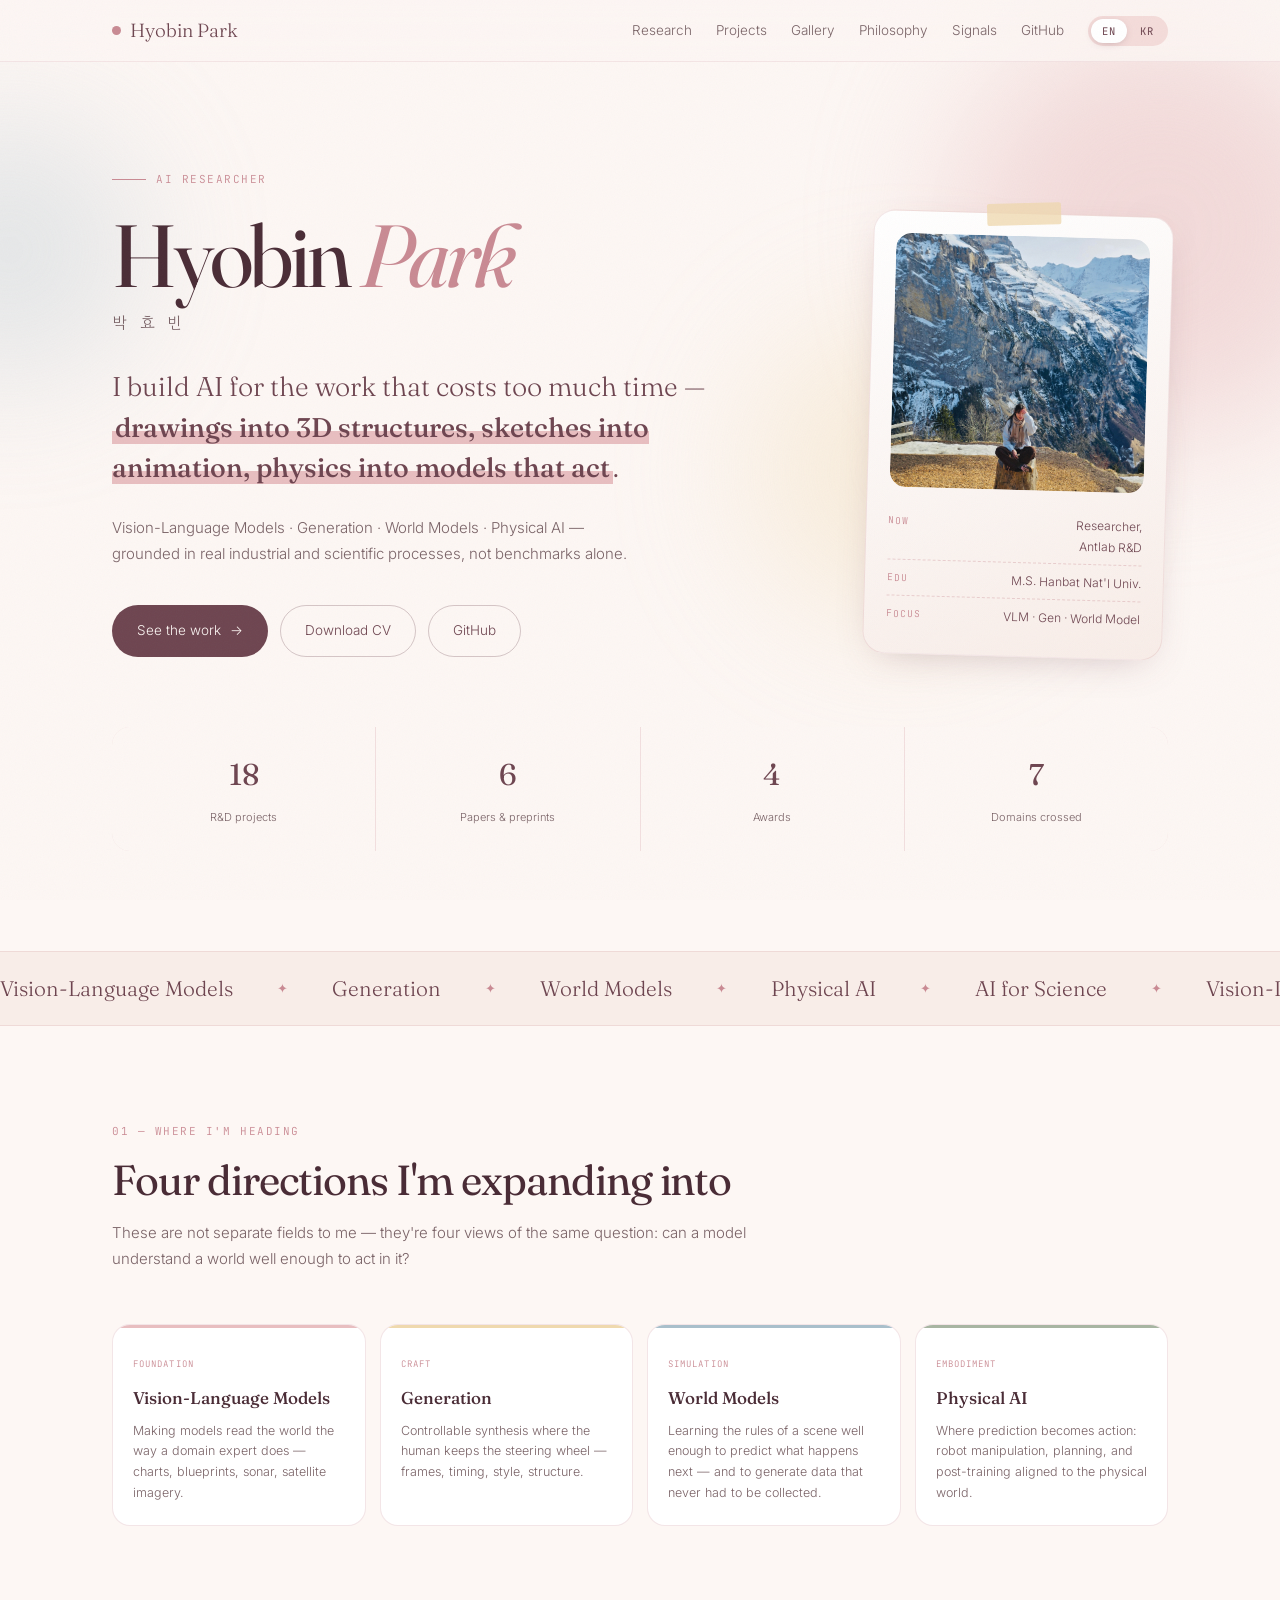
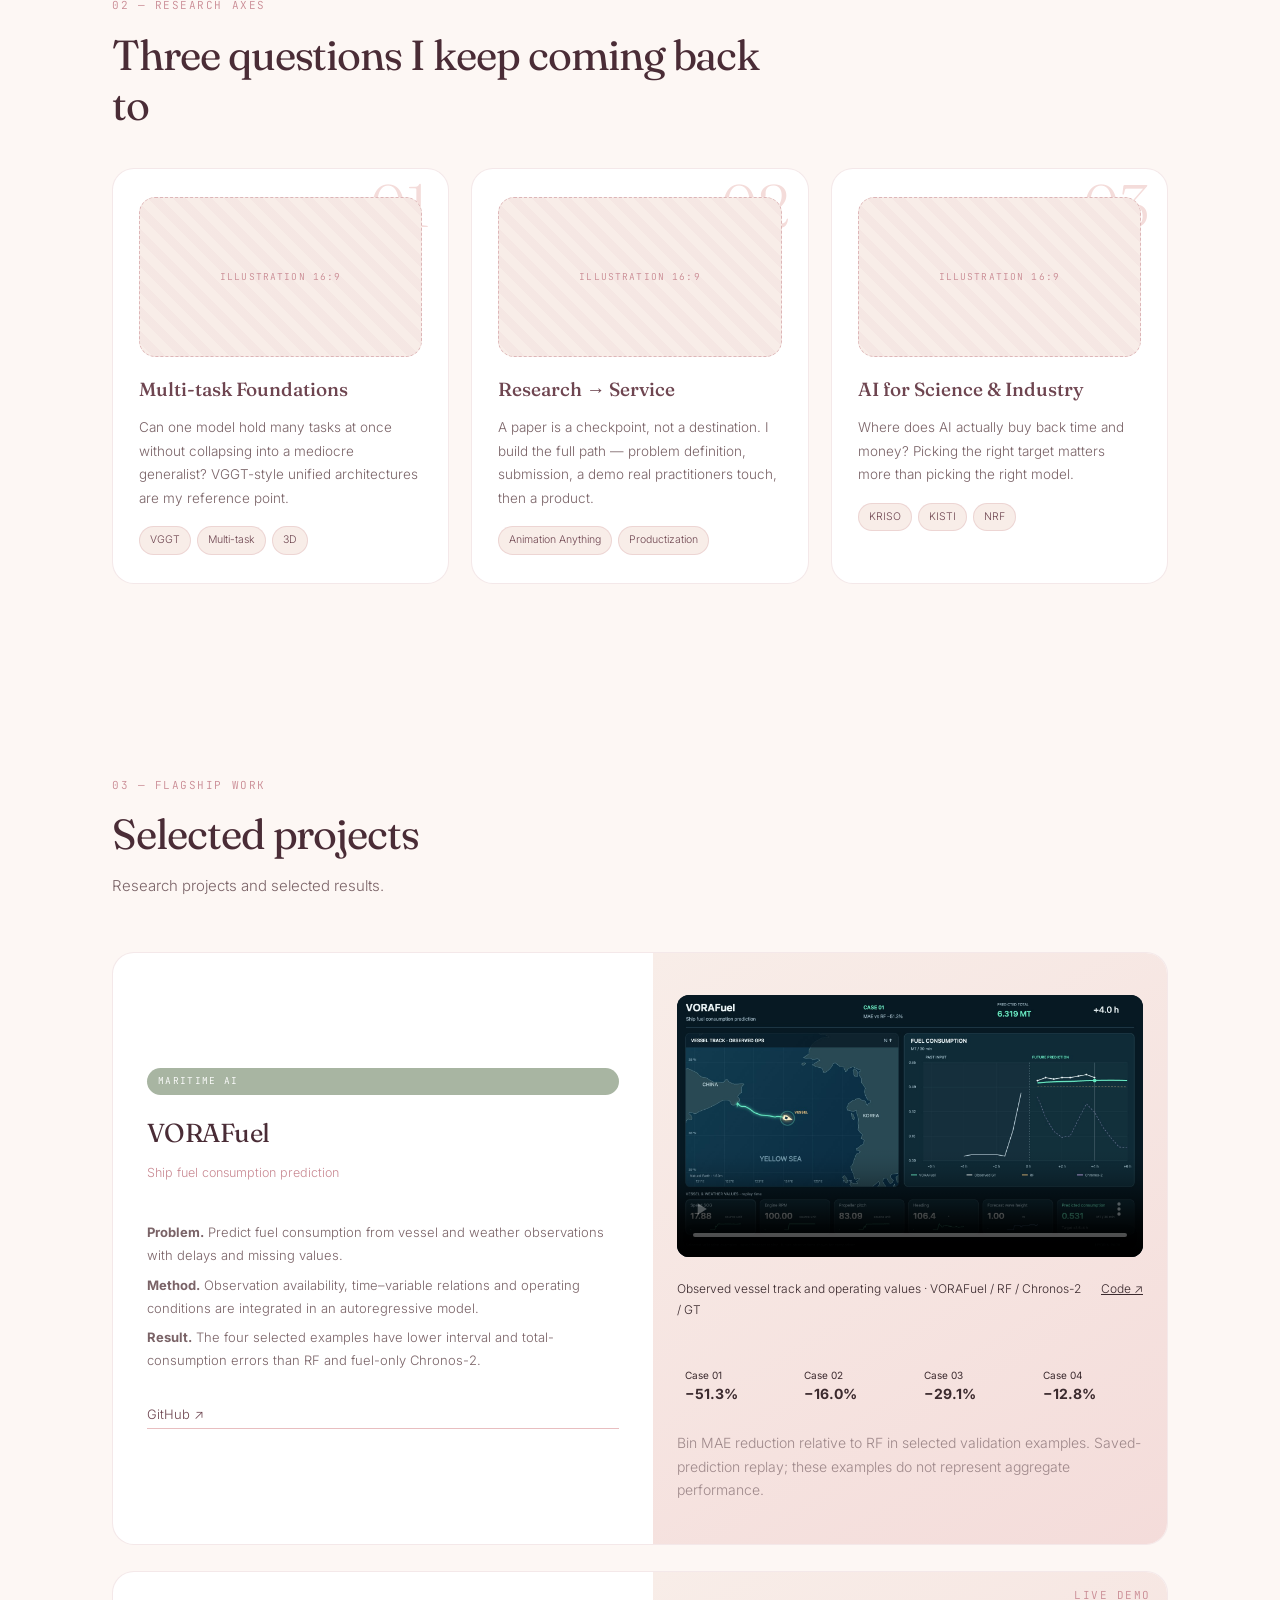
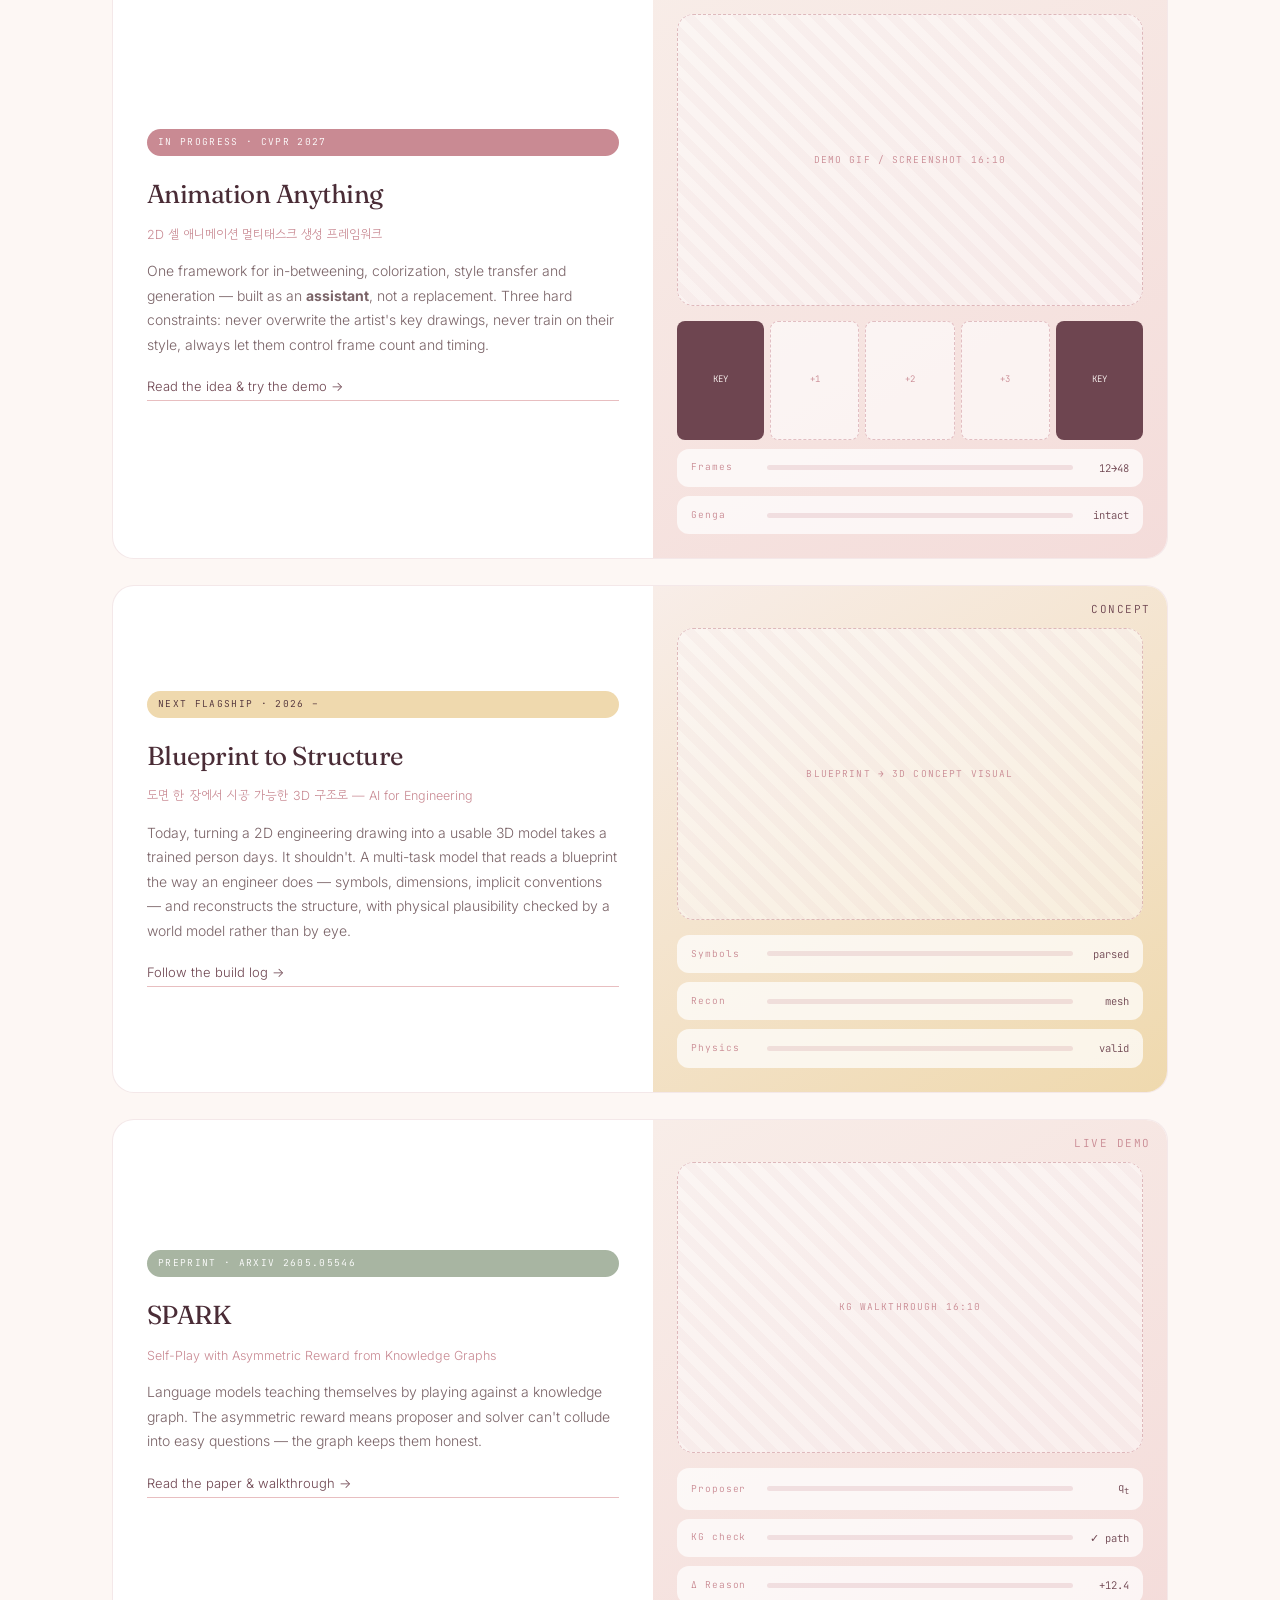
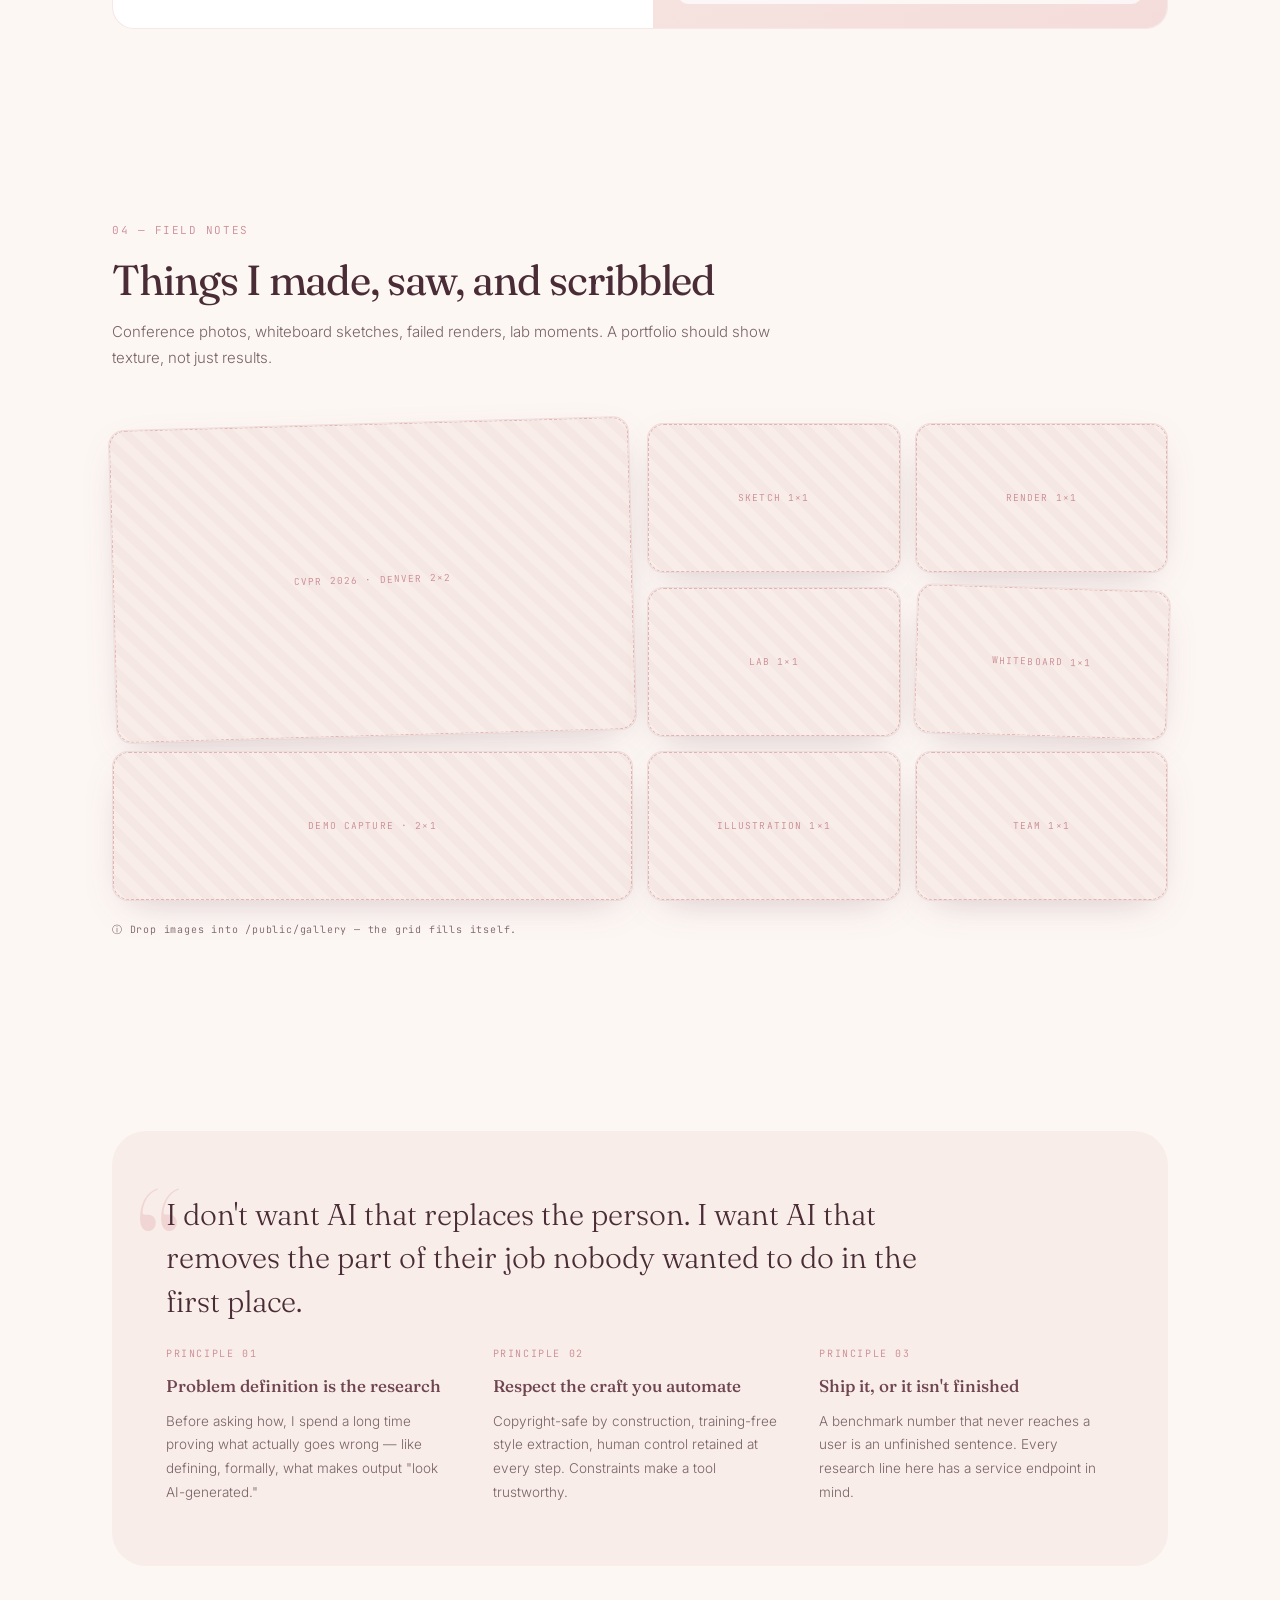
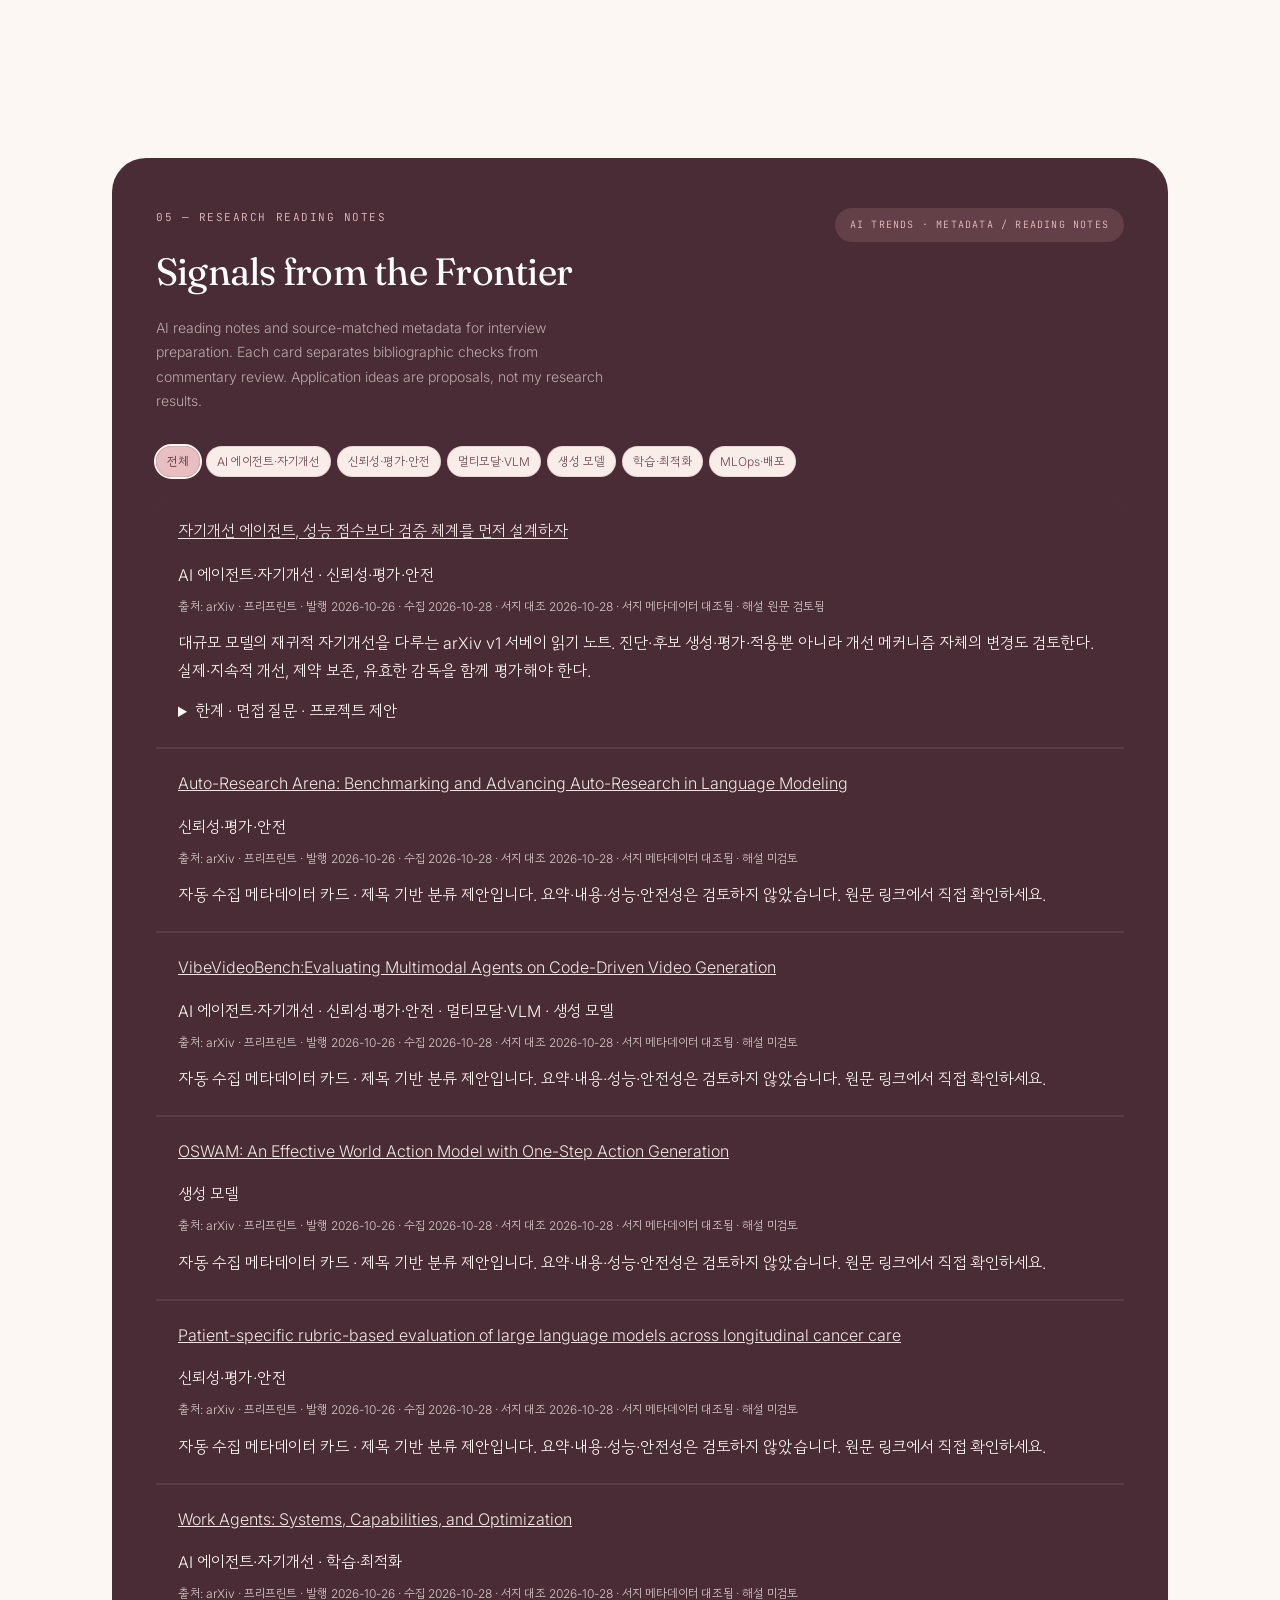
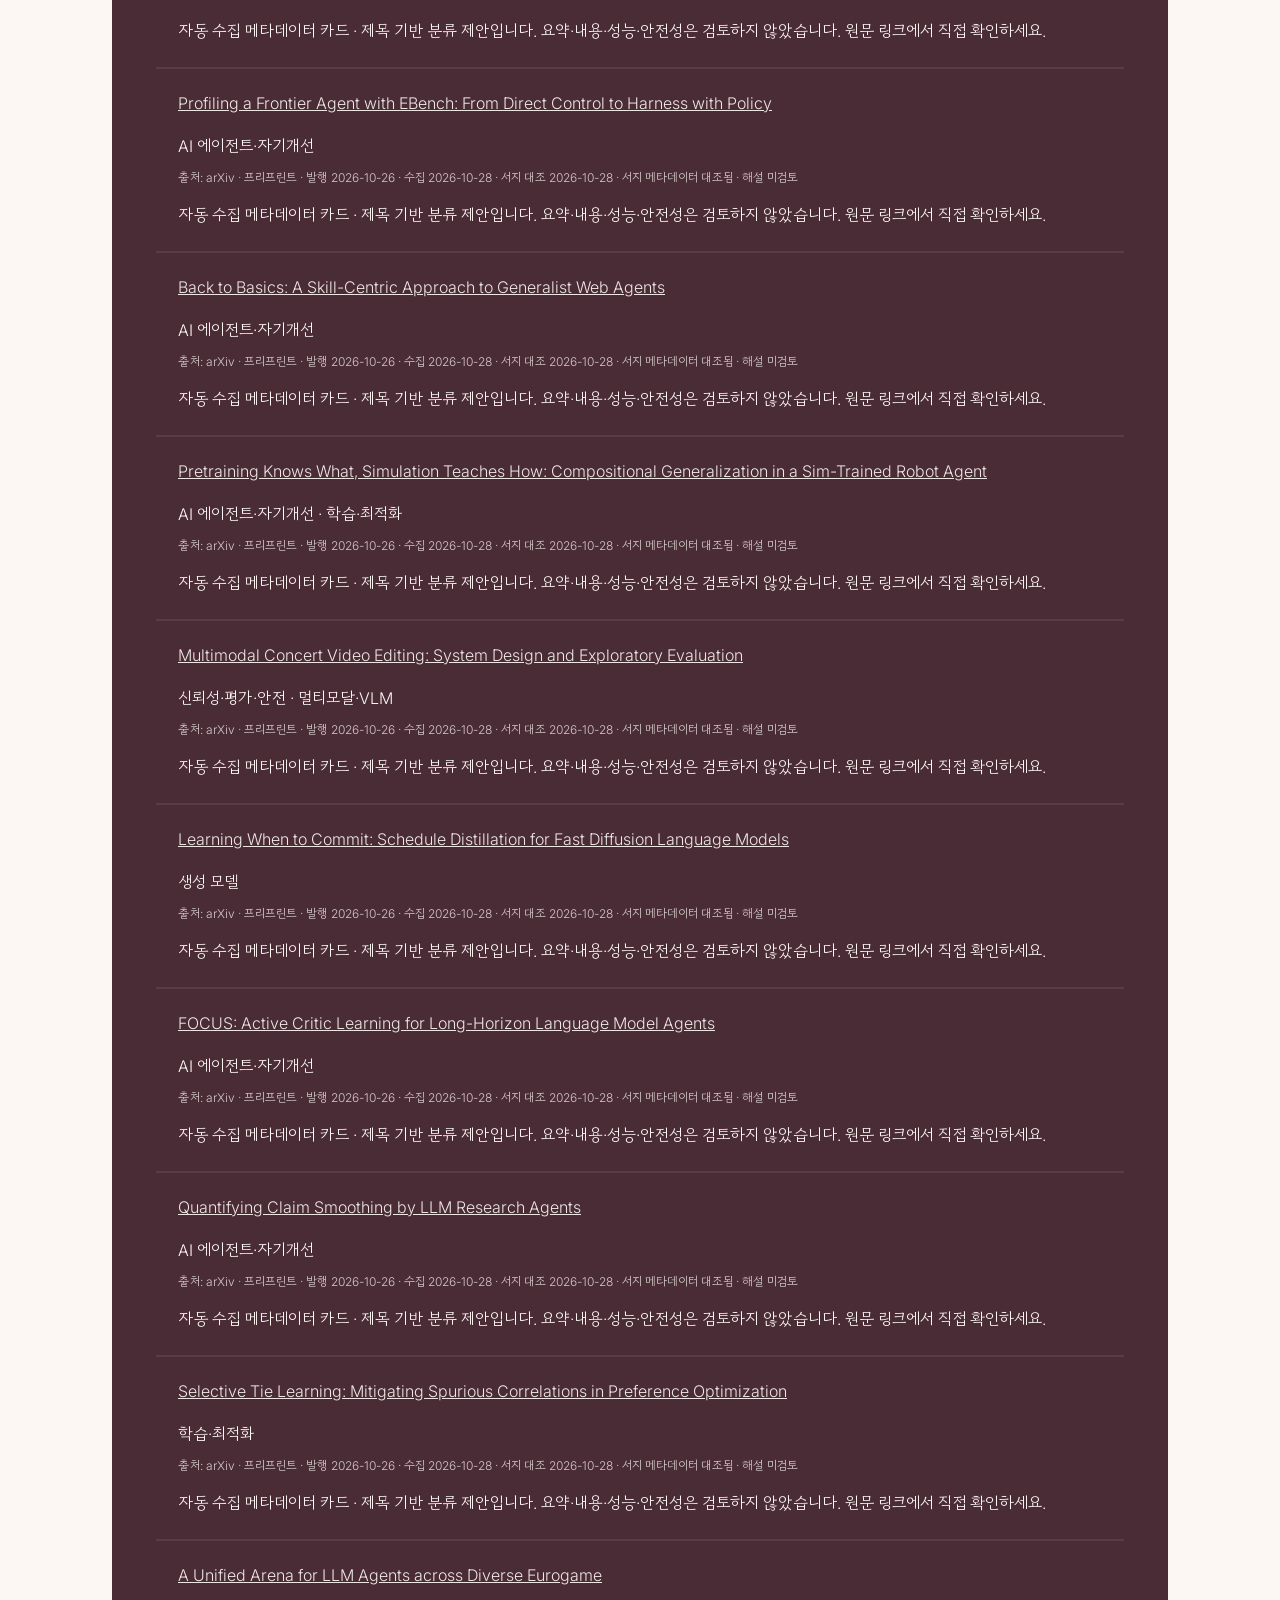
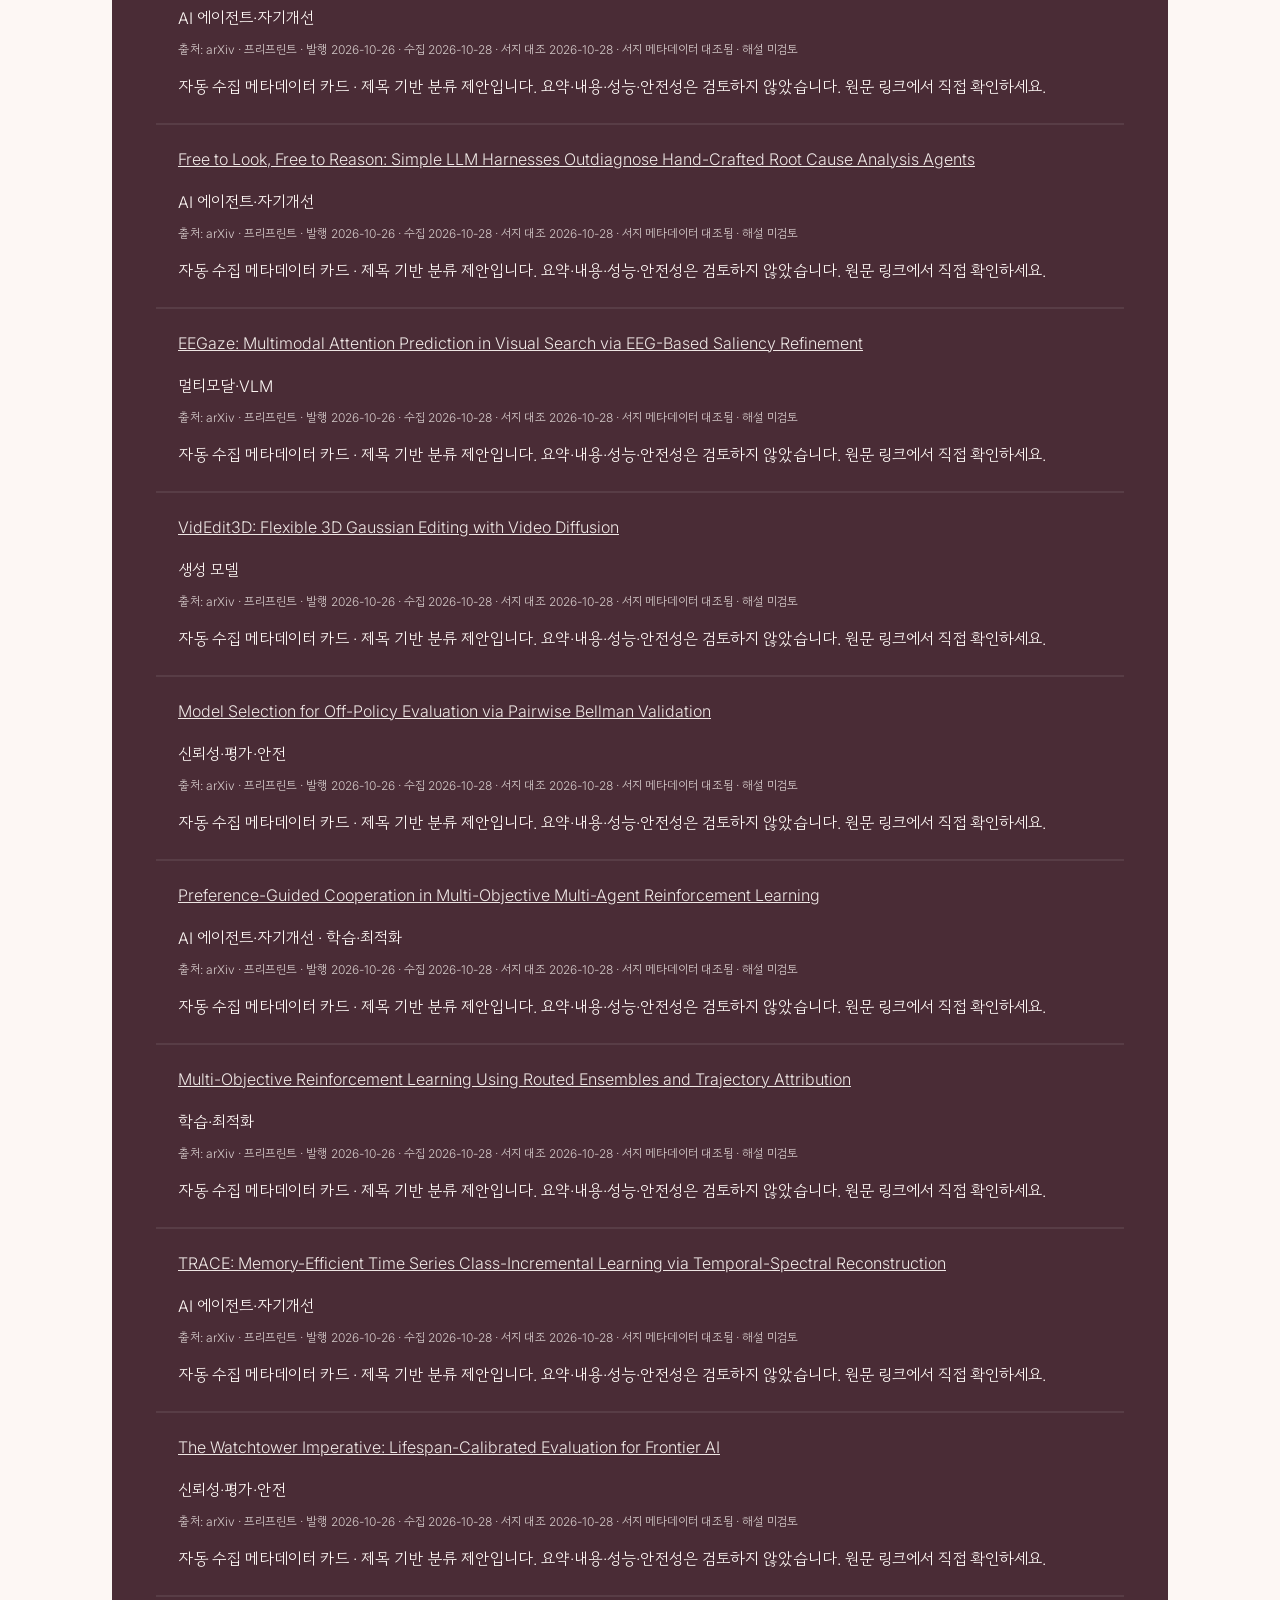
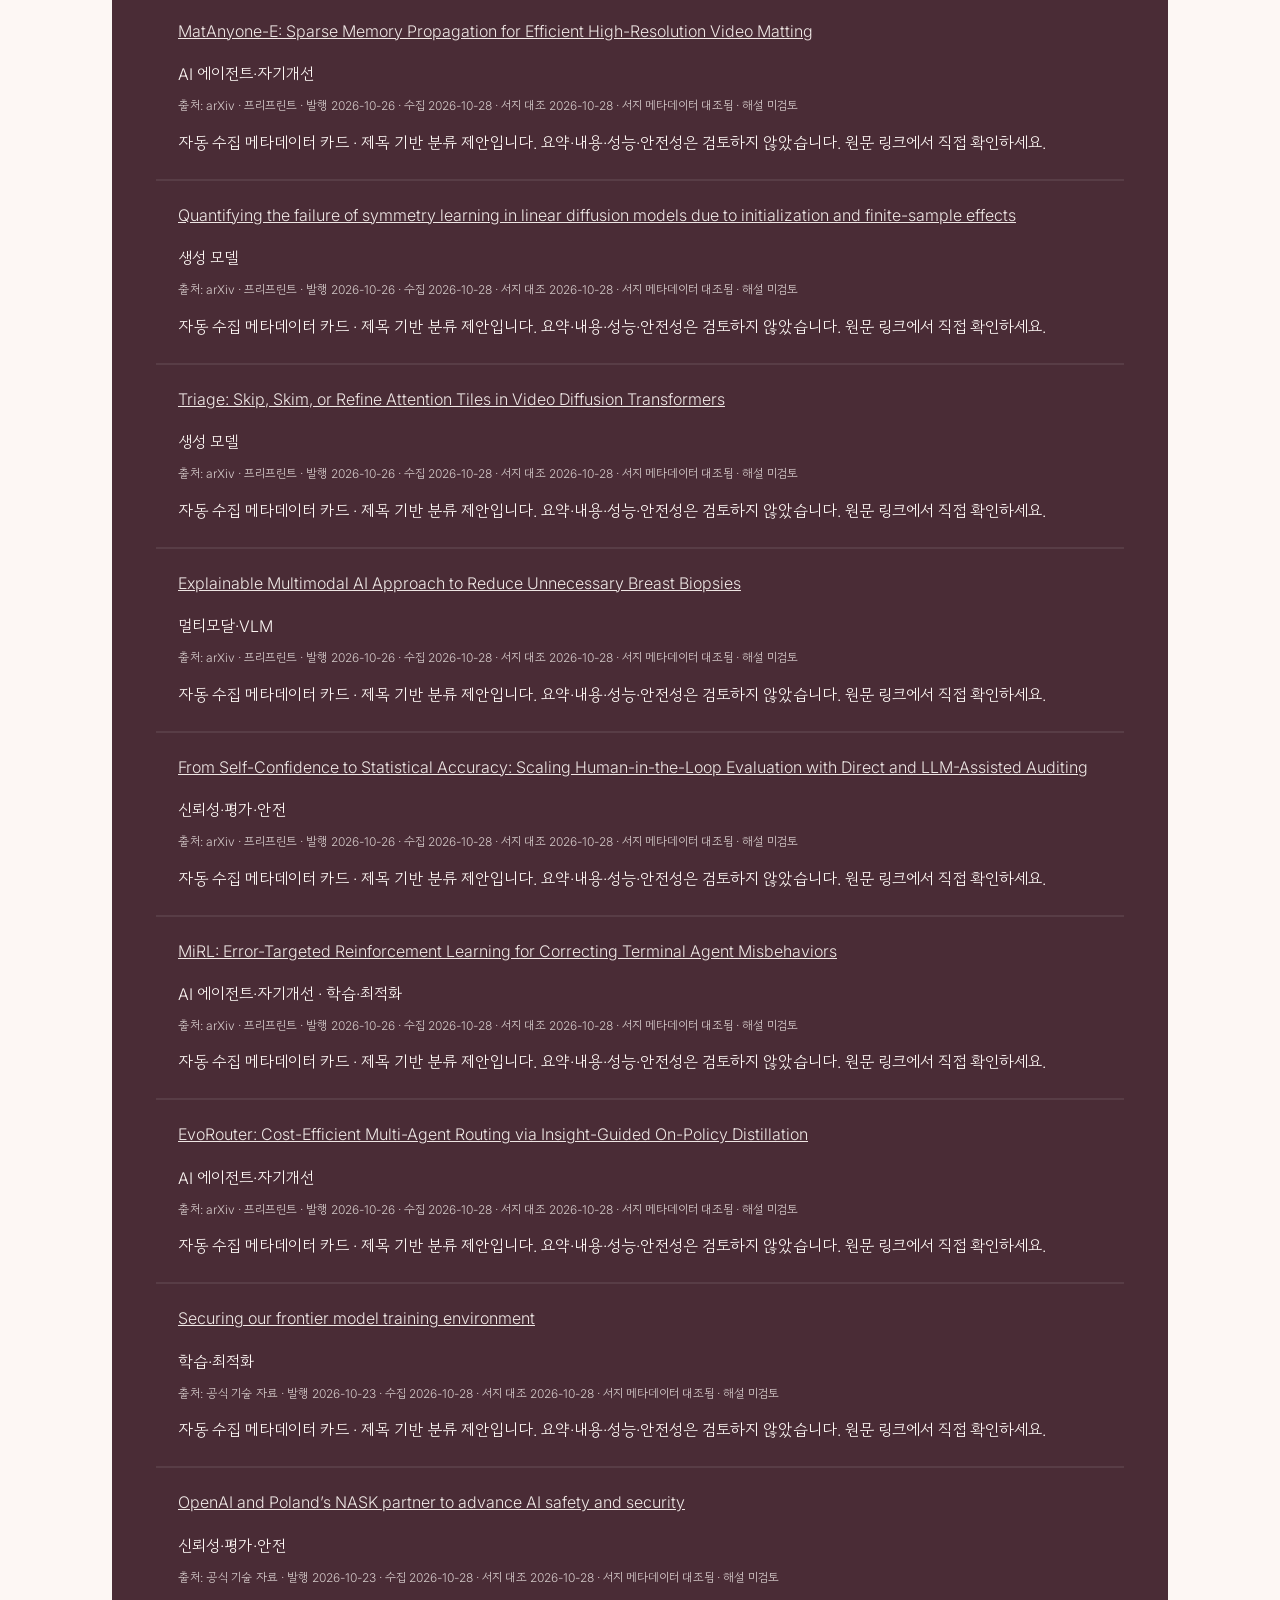
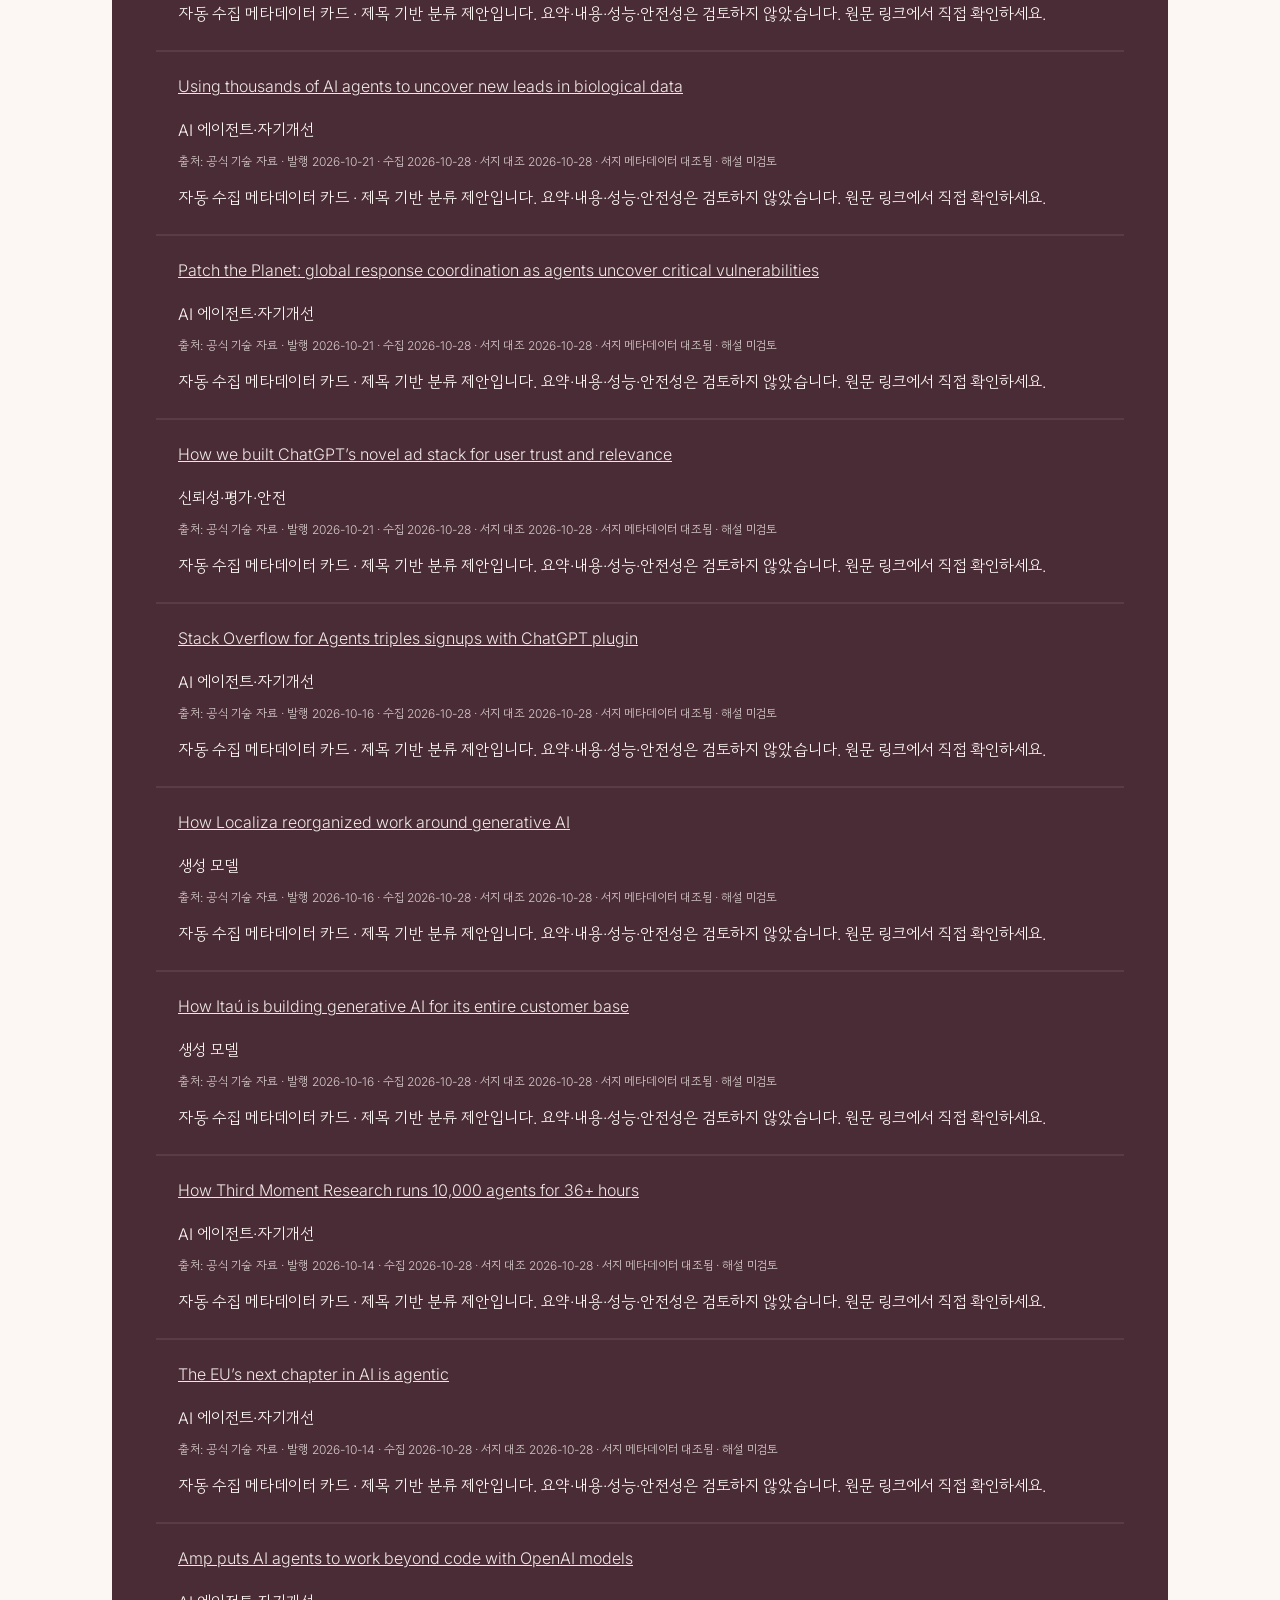
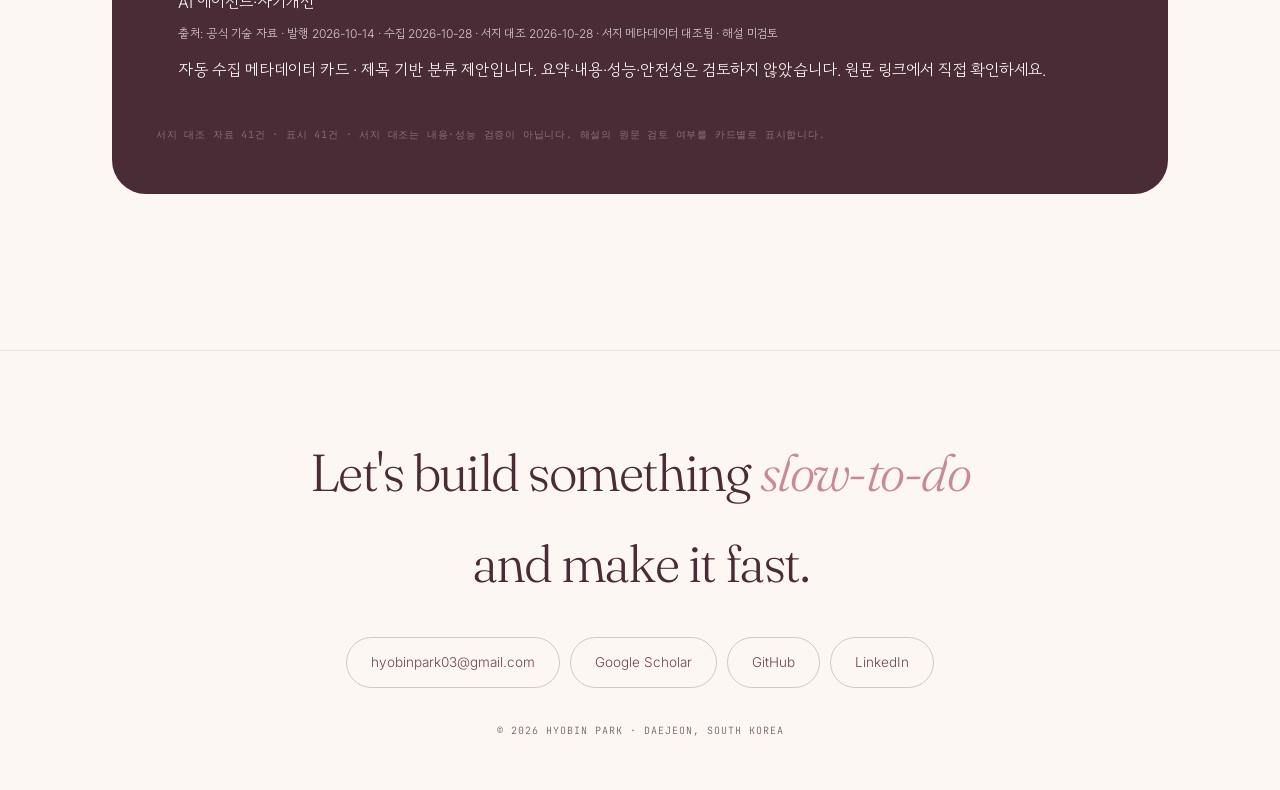
==== commit 61425ac3: "Place VORAFuel as a compact flagship project card" ====
--- a/index.html
+++ b/index.html
@@ -275,7 +275,7 @@
   .wrap{padding:0 22px}
   .exp{grid-template-columns:1fr}
 }
-.fuel-results{scroll-margin-top:80px}.fuel-summary{margin:16px 0 24px}.fuel-summary p{margin:7px 0;font-size:15px;line-height:1.8}.fuel-results video{display:block;width:100%;background:#071923;border-radius:12px;border:1px solid var(--line)}.fuel-meta{display:flex;justify-content:space-between;gap:20px;margin:12px 0;font-size:12px}.fuel-meta a{white-space:nowrap}.fuel-case-results{display:grid;grid-template-columns:repeat(4,1fr);gap:12px;margin:20px 0 12px}.fuel-case-results button{cursor:pointer;text-align:left;color:inherit;background:transparent;font-family:inherit;padding:16px;border:1px solid var(--line);border-radius:10px;font-size:12px}.fuel-case-results b{display:block;font-size:24px;margin-top:6px}.fuel-case-results button:hover{background:#eee5e6}.fuel-case-results button:focus-visible{outline:2px solid var(--plum)}.fuel-caption{font-size:12px;line-height:1.7;opacity:.7}@media(max-width:640px){.fuel-case-results{grid-template-columns:repeat(2,1fr)}.fuel-meta{flex-direction:column}}
+.fuel-results{scroll-margin-top:80px}.fuel-summary{margin:16px 0 24px}.fuel-summary p{margin:7px 0;font-size:13px;line-height:1.75}.fuel-results video{display:block;width:100%;background:#071923;border-radius:12px;border:1px solid var(--line)}.fuel-demo{min-width:0}.fuel-meta{display:flex;justify-content:space-between;gap:20px;margin:12px 0;font-size:12px}.fuel-meta a{white-space:nowrap}.fuel-case-results{display:grid;grid-template-columns:repeat(4,1fr);gap:12px;margin:20px 0 12px}.fuel-case-results button{cursor:pointer;text-align:left;color:inherit;background:transparent;font-family:inherit;padding:8px;border:1px solid var(--line);border-radius:8px;font-size:10px}.fuel-case-results b{display:block;font-size:14px;margin-top:4px}.fuel-case-results button:hover{background:#eee5e6}.fuel-case-results button:focus-visible{outline:2px solid var(--plum)}.fuel-caption{font-size:10px;line-height:1.7;opacity:.7}@media(max-width:640px){body{overflow-x:clip}.fuel-case-results{grid-template-columns:repeat(2,1fr)}.fuel-meta{flex-direction:column}}
 </style>
 <link rel="stylesheet" href="styles/trends.css">
 </head>
@@ -421,11 +421,33 @@
   <div class="wrap">
     <div class="sec-head">
       <span class="mono">03 — Flagship Work</span>
-      <h2><span data-en>Selected projects, from idea to experience</span><span data-ko>아이디어에서 경험으로, 대표 프로젝트</span></h2>
-      <p><span data-en>Explore the problem, the method, and the result through each project's own page.</span><span data-ko>프로젝트별 전용 페이지에서 문제 정의, 방법론과 결과를 확인할 수 있습니다.</span></p>
+      <h2><span data-en>Selected projects</span><span data-ko>대표 프로젝트</span></h2>
+      <p><span data-en>Research projects and selected results.</span><span data-ko>연구 프로젝트와 주요 결과입니다.</span></p>
     </div>
     <!-- ▼▼ EDIT: 대표 프로젝트 3개 ▼▼ -->
     <div class="feat">
+      <article id="github" class="proj fuel-results">
+        <div class="proj-body">
+          <span class="badge pub">Maritime AI</span>
+          <h3>VORAFuel</h3>
+          <div class="krsub"><span data-en>Ship fuel consumption prediction</span><span data-ko>선박 연료소모량 예측</span></div>
+    <div class="fuel-summary">
+      <p><span data-en><b>Problem.</b> Predict fuel consumption from vessel and weather observations with delays and missing values.</span><span data-ko><b>문제.</b> 관측 지연과 결측이 있는 선박·기상 자료로 연료소모량을 예측합니다.</span></p>
+      <p><span data-en><b>Method.</b> Observation availability, time–variable relations and operating conditions are integrated in an autoregressive model.</span><span data-ko><b>방법.</b> 관측 가용성, 시간·변수 관계와 운항조건을 결합한 자기회귀 모델입니다.</span></p>
+      <p><span data-en><b>Result.</b> The four selected examples have lower interval and total-consumption errors than RF and fuel-only Chronos-2.</span><span data-ko><b>결과.</b> 선정한 네 사례에서 RF·연료 단독 Chronos-2보다 구간 소비량과 총소비량 오차가 낮았습니다.</span></p>
+    </div>
+          <a class="proj-link" href="https://github.com/hbp001/VORAFuel">GitHub ↗</a>
+        </div>
+        <div class="demo fuel-demo">
+    <video id="vorafuelFilm" controls playsinline preload="metadata" poster="projects/vorafuel/assets/poster-en.jpg" aria-label="VORAFuel vessel map and fuel prediction results"><source src="projects/vorafuel/assets/vorafuel-en.mp4" type="video/mp4"></video>
+    <div class="fuel-meta"><span data-en>Observed vessel track and operating values · VORAFuel / RF / Chronos-2 / GT</span><span data-ko>실측 항적과 운항 관측값 · VORAFuel / RF / Chronos-2 / 실측 정답</span><a href="https://github.com/hbp001/VORAFuel" target="_blank" rel="noopener">Code ↗</a></div>
+    <div class="fuel-case-results">
+      <button type="button" onclick="seekFuelCase(0)" aria-label="Play case 1">Case 01 <b>−51.3%</b></button><button type="button" onclick="seekFuelCase(1)" aria-label="Play case 2">Case 02 <b>−16.0%</b></button><button type="button" onclick="seekFuelCase(2)" aria-label="Play case 3">Case 03 <b>−29.1%</b></button><button type="button" onclick="seekFuelCase(3)" aria-label="Play case 4">Case 04 <b>−12.8%</b></button>
+    </div>
+    <p class="fuel-caption"><span data-en>Bin MAE reduction relative to RF in selected validation examples. Saved-prediction replay; these examples do not represent aggregate performance.</span><span data-ko>선정한 검증 사례의 RF 대비 구간 MAE 감소율입니다. 저장된 예측을 재생하며 전체 성능을 대표하는 사례는 아닙니다.</span></p>
+        </div>
+      </article>
+
 
       <article class="proj">
         <div class="proj-body">
@@ -559,22 +581,6 @@
   </div>
 </section>
 
-<section id="github" class="fuel-results">
-  <div class="wrap">
-    <div class="sec-head"><span class="mono">VORAFuel</span><h2><span data-en>Ship fuel consumption prediction</span><span data-ko>선박 연료소모량 예측</span></h2></div>
-    <div class="fuel-summary">
-      <p><span data-en><b>Problem.</b> Predict fuel consumption from vessel and weather observations with delays and missing values.</span><span data-ko><b>문제.</b> 관측 지연과 결측이 있는 선박·기상 자료로 연료소모량을 예측합니다.</span></p>
-      <p><span data-en><b>Method.</b> Observation availability, time–variable relations and operating conditions are integrated in an autoregressive model.</span><span data-ko><b>방법.</b> 관측 가용성, 시간·변수 관계와 운항조건을 결합한 자기회귀 모델입니다.</span></p>
-      <p><span data-en><b>Result.</b> The four selected examples have lower interval and total-consumption errors than RF and fuel-only Chronos-2.</span><span data-ko><b>결과.</b> 선정한 네 사례에서 RF·연료 단독 Chronos-2보다 구간 소비량과 총소비량 오차가 낮았습니다.</span></p>
-    </div>
-    <video id="vorafuelFilm" controls playsinline preload="metadata" poster="projects/vorafuel/assets/poster-en.jpg" aria-label="VORAFuel vessel map and fuel prediction results"><source src="projects/vorafuel/assets/vorafuel-en.mp4" type="video/mp4"></video>
-    <div class="fuel-meta"><span data-en>Observed vessel track and operating values · VORAFuel / RF / Chronos-2 / GT</span><span data-ko>실측 항적과 운항 관측값 · VORAFuel / RF / Chronos-2 / 실측 정답</span><a href="https://github.com/hbp001/VORAFuel" target="_blank" rel="noopener">Code ↗</a></div>
-    <div class="fuel-case-results">
-      <button type="button" onclick="seekFuelCase(0)" aria-label="Play case 1">Case 01 <b>−51.3%</b></button><button type="button" onclick="seekFuelCase(1)" aria-label="Play case 2">Case 02 <b>−16.0%</b></button><button type="button" onclick="seekFuelCase(2)" aria-label="Play case 3">Case 03 <b>−29.1%</b></button><button type="button" onclick="seekFuelCase(3)" aria-label="Play case 4">Case 04 <b>−12.8%</b></button>
-    </div>
-    <p class="fuel-caption"><span data-en>Bin MAE reduction relative to RF in selected validation examples. Saved-prediction replay; these examples do not represent aggregate performance.</span><span data-ko>선정한 검증 사례의 RF 대비 구간 MAE 감소율입니다. 저장된 예측을 재생하며 전체 성능을 대표하는 사례는 아닙니다.</span></p>
-  </div>
-</section>
 
 <!-- <section id="github">
   <div class="wrap">
